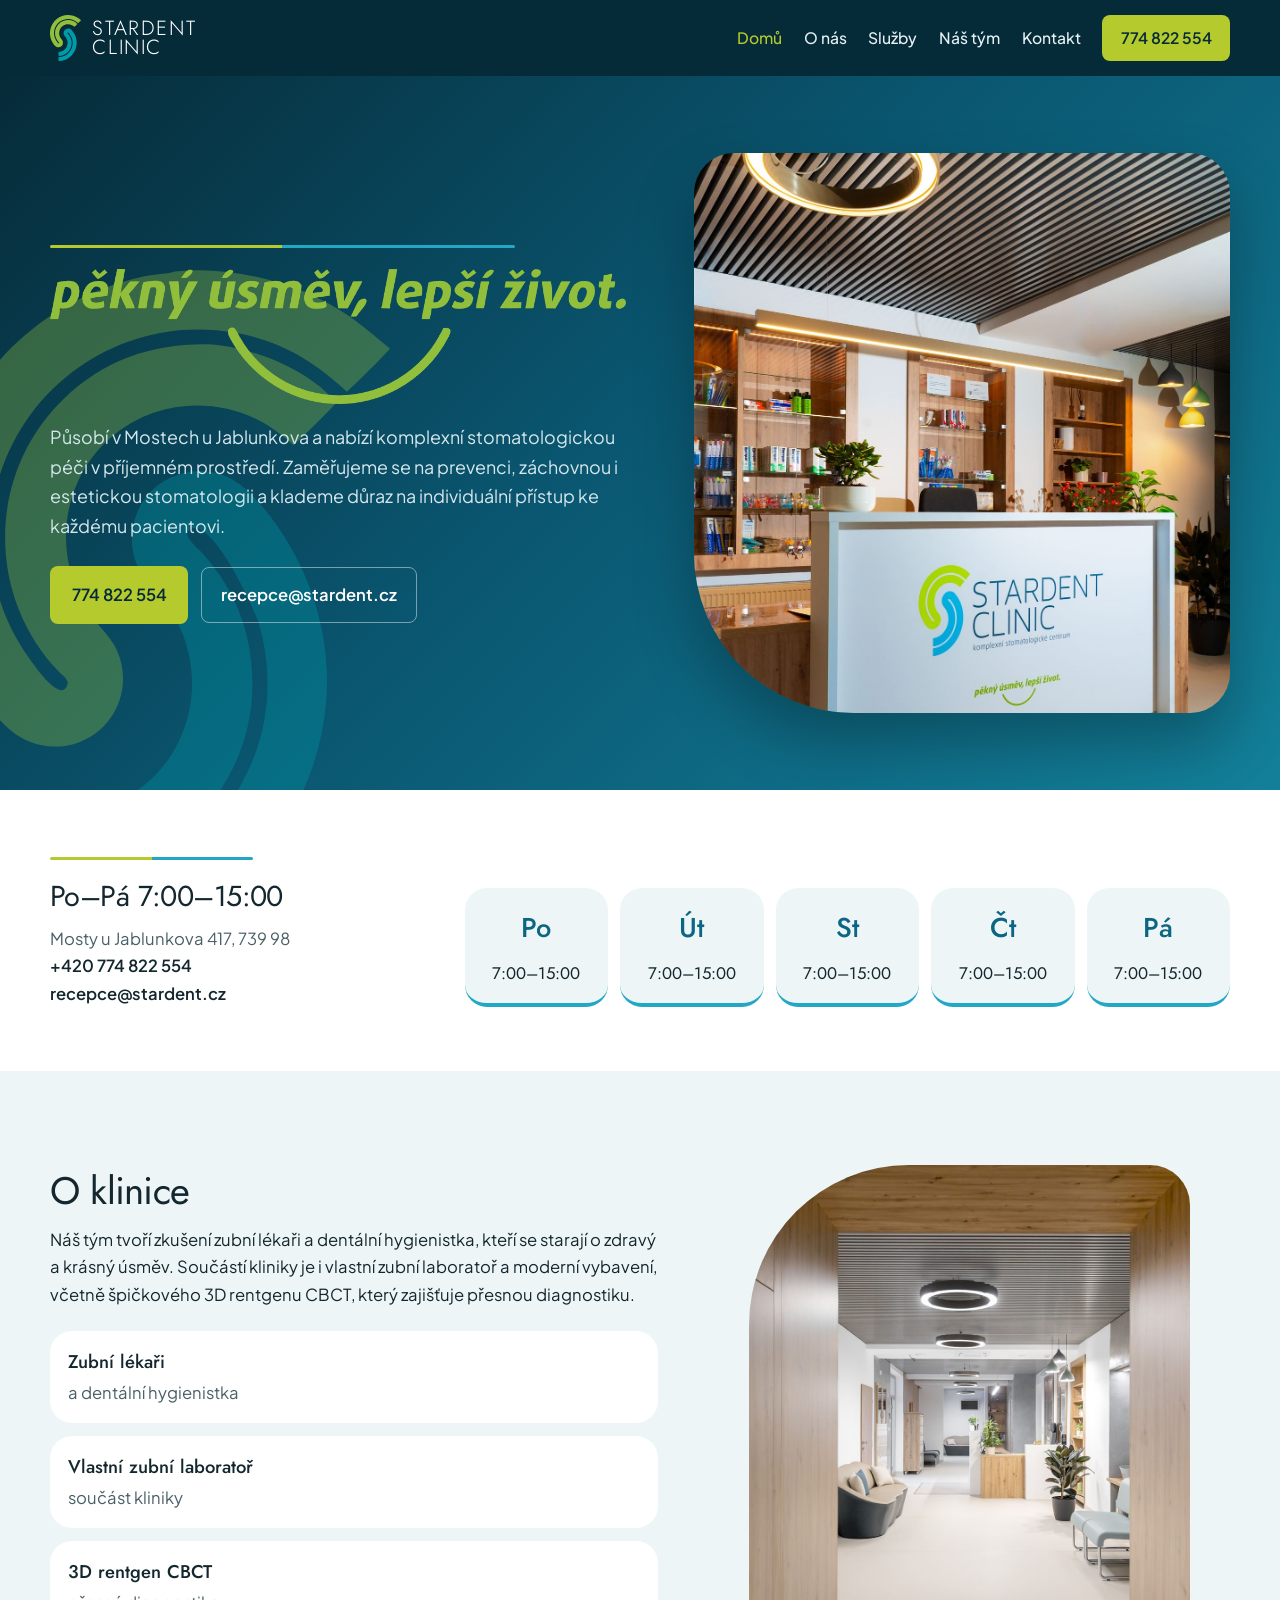
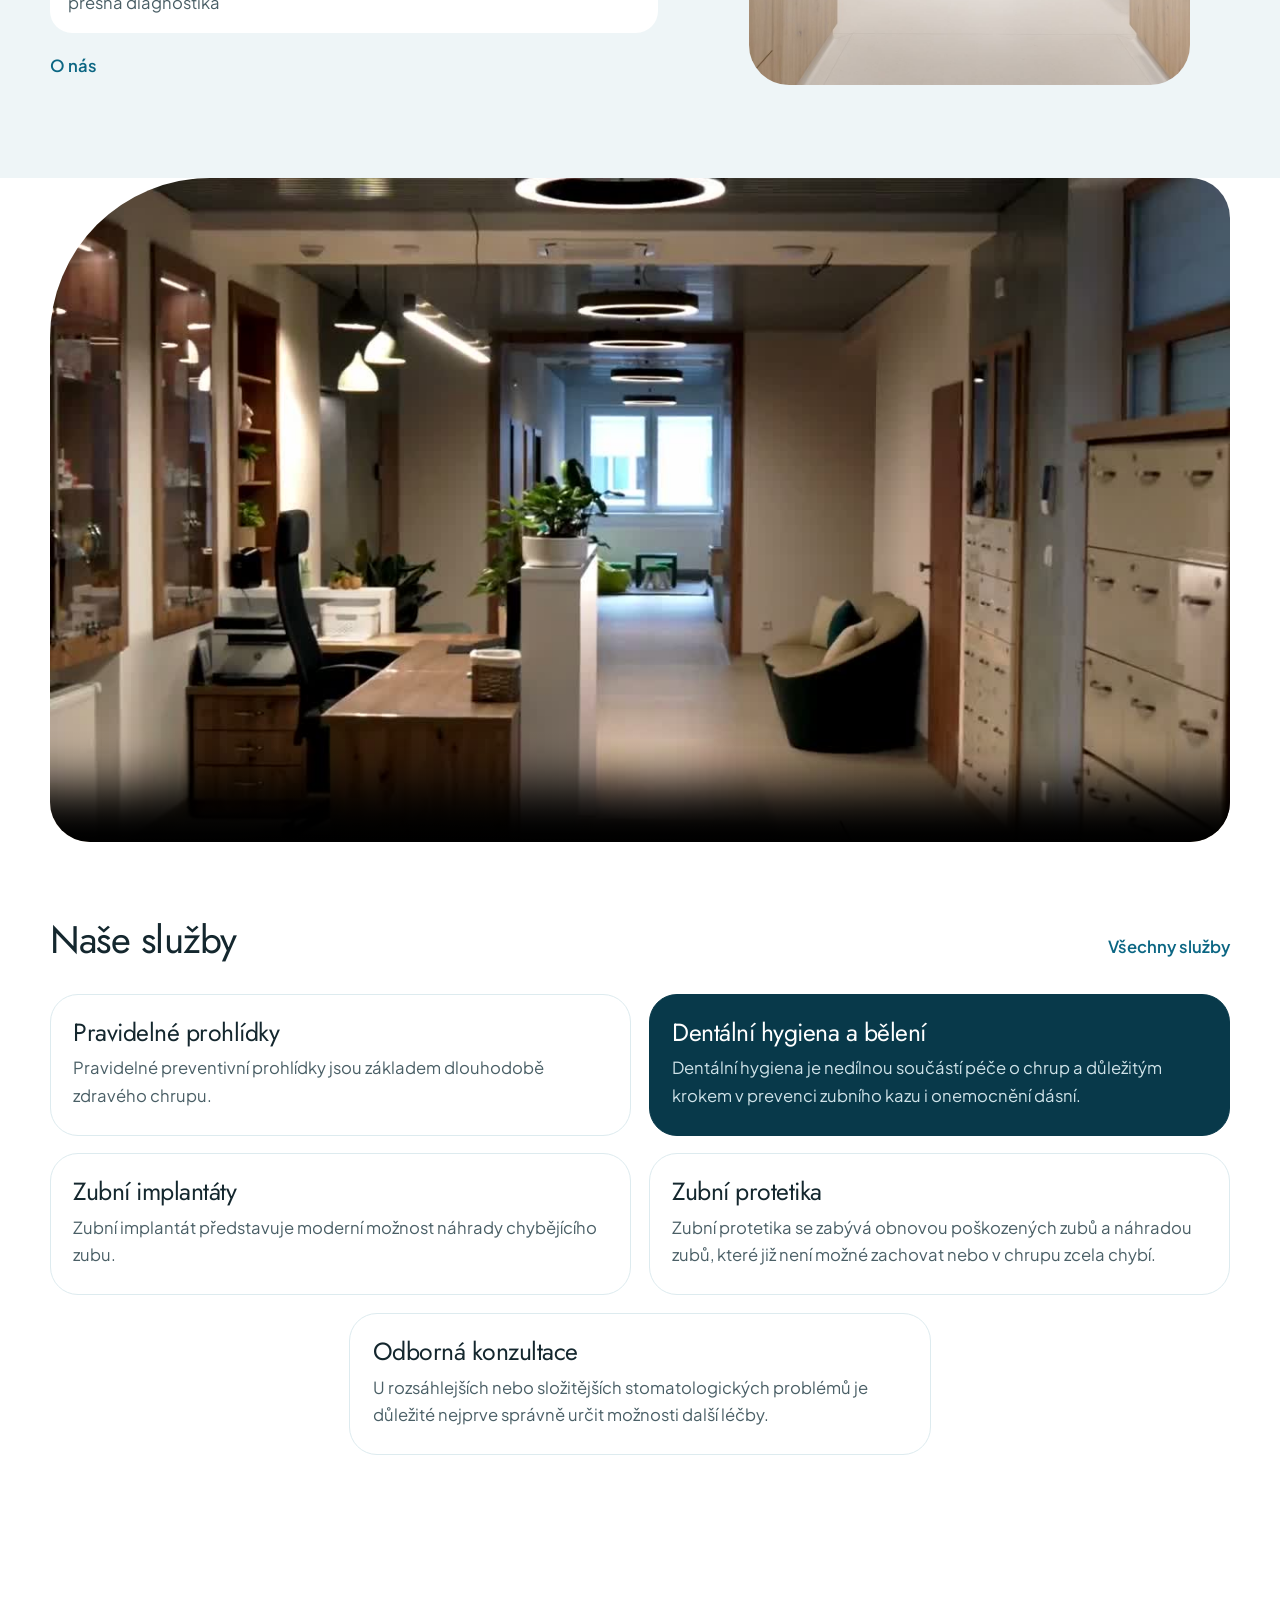
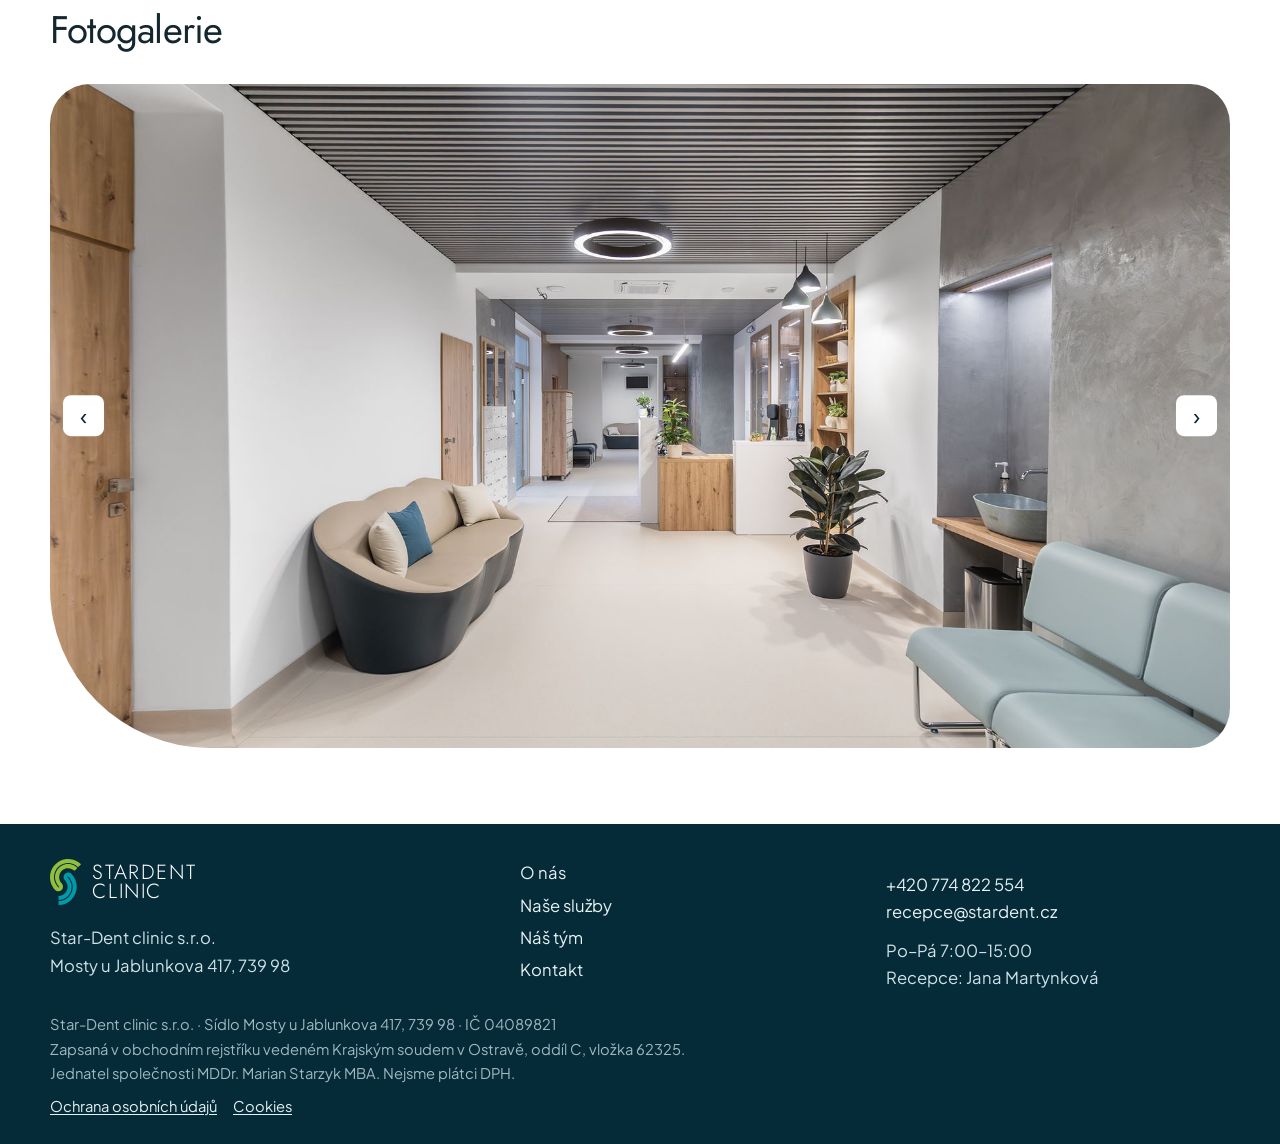
==== index.html @ 7c629d9a "Sundat z galerie fotky týmu a dát videu oblouk vlevo nahoře. Co-authored-by: Cursor <cursoragent@cur" ====
<!DOCTYPE html>
<html lang="cs">
<head>
  <meta charset="utf-8">
  <meta name="viewport" content="width=device-width, initial-scale=1">
  <title>Star-Dent clinic s.r.o. | Stomatologické centrum</title>
  <meta name="description" content="Star-Dent clinic s.r.o. v Mostech u Jablunkova. Komplexní stomatologická péče, vlastní zubní laboratoř a 3D rentgen CBCT. Recepce 774 822 554.">
  <link rel="icon" href="img/favicon.png" type="image/png">
  <link rel="preconnect" href="https://fonts.googleapis.com">
  <link rel="preconnect" href="https://fonts.gstatic.com" crossorigin>
  <link href="https://fonts.googleapis.com/css2?family=Jost:ital,wght@0,300;0,400;0,500;0,600;1,400&family=Plus+Jakarta+Sans:wght@400;500;600;700&display=swap" rel="stylesheet">
  <link rel="stylesheet" href="css/site.css">
</head>
<body>
  <a class="skip" href="#obsah">Přejít k obsahu</a>
  <header class="site-header">
    <div class="header-bar">
      <a class="brand" href="index.html">
        <img class="logo-mark" src="img/logo.svg" alt="">
        <span class="logo-type">STARDENT<small>CLINIC</small></span>
      </a>
      <button class="nav-toggle" type="button" aria-expanded="false" aria-controls="menu">Menu</button>
      <nav id="menu" class="site-nav">
        <a href="index.html" aria-current="page">Domů</a>
        <a href="o-nas.html">O nás</a>
        <a href="sluzby.html">Služby</a>
        <a href="o-nas.html#tym">Náš tým</a>
        <a href="kontakt.html">Kontakt</a>
      <a class="nav-cta" href="tel:+420774822554">774 822 554</a>
      </nav>
    </div>
  </header>
  
  <main id="obsah">

    <section class="home-hero">
      <div class="home-hero-copy">
        <p class="kicker">Stomatologické centrum · Mosty u Jablunkova</p>
        <h1><img class="hero-slogan" src="img/pekny-usmev.png" alt="pěkný úsměv, lepší život."></h1>
        <p class="lead">Působí v Mostech u Jablunkova a nabízí komplexní stomatologickou péči v příjemném prostředí. Zaměřujeme se na prevenci, záchovnou i estetickou stomatologii a klademe důraz na individuální přístup ke každému pacientovi.</p>
        <div class="hero-actions">
          <a class="btn" href="tel:+420774822554">774 822 554</a>
          <a class="linkish" href="mailto:recepce@stardent.cz">recepce@stardent.cz</a>
        </div>
      </div>
      <figure class="home-hero-photo">
        <img src="img/recepce.jpg" alt="Recepce Star-Dent clinic v Mostech u Jablunkova">
      </figure>
    </section>
    <section class="week-band" aria-labelledby="hodiny">
      <div class="wrap week-grid">
      <div>
        <p class="kicker">Ordinační hodiny</p>
        <h2 id="hodiny">Po–Pá 7:00–15:00</h2>
        <p class="where">Mosty u Jablunkova 417, 739 98<br><a href="tel:+420774822554">+420 774 822 554</a><br><a href="mailto:recepce@stardent.cz">recepce@stardent.cz</a></p>
      </div>
      <ol class="week">
        <li><span class="day">Po</span><span class="time">7:00–15:00</span></li>
        <li><span class="day">Út</span><span class="time">7:00–15:00</span></li>
        <li><span class="day">St</span><span class="time">7:00–15:00</span></li>
        <li><span class="day">Čt</span><span class="time">7:00–15:00</span></li>
        <li><span class="day">Pá</span><span class="time">7:00–15:00</span></li>
      </ol>
      </div>
    </section>
    <section class="band band-paper">
      <div class="wrap split">
        <div class="prose">
          <h2>O klinice</h2>
          <p>Náš tým tvoří zkušení zubní lékaři a dentální hygienistka, kteří se starají o zdravý a krásný úsměv. Součástí kliniky je i vlastní zubní laboratoř a moderní vybavení, včetně špičkového 3D rentgenu CBCT, který zajišťuje přesnou diagnostiku.</p>
          <div class="facts">
            <div><strong>Zubní lékaři</strong><span>a dentální hygienistka</span></div>
            <div><strong>Vlastní zubní laboratoř</strong><span>součást kliniky</span></div>
            <div><strong>3D rentgen CBCT</strong><span>přesná diagnostika</span></div>
          </div>
          <p style="margin-top:1.2rem"><a class="linkish" href="o-nas.html">O nás</a></p>
        </div>
        <figure>
          <img src="img/chodba.jpg" alt="Chodba kliniky směrem k recepci a čekárně">
        </figure>
      </div>
    </section>
    
    <figure class="walk">
      <video controls playsinline preload="metadata" poster="img/uvod-poster.jpg">
        <source src="img/uvod.mp4" type="video/mp4">
      </video>
    </figure>
    <section class="band">
      <div class="wrap">
        <div class="section-label">
          <h2>Naše služby</h2>
          <a class="linkish" href="sluzby.html">Všechny služby</a>
        </div>
        <div class="svc-list">
          <a class="svc-row" href="pravidelne-prohlidky.html">
            <h3>Pravidelné prohlídky</h3>
            <p>Pravidelné preventivní prohlídky jsou základem dlouhodobě zdravého chrupu.</p>
          </a>
          <a class="svc-row" href="dentalni-hygiena.html">
            <h3>Dentální hygiena a bělení</h3>
            <p>Dentální hygiena je nedílnou součástí péče o chrup a důležitým krokem v prevenci zubního kazu i onemocnění dásní.</p>
          </a>
          <a class="svc-row" href="zubni-implantaty.html">
            <h3>Zubní implantáty</h3>
            <p>Zubní implantát představuje moderní možnost náhrady chybějícího zubu.</p>
          </a>
          <a class="svc-row" href="zubni-protetika.html">
            <h3>Zubní protetika</h3>
            <p>Zubní protetika se zabývá obnovou poškozených zubů a náhradou zubů, které již není možné zachovat nebo v chrupu zcela chybí.</p>
          </a>
          <a class="svc-row" href="odborna-konzultace.html">
            <h3>Odborná konzultace</h3>
            <p>U rozsáhlejších nebo složitějších stomatologických problémů je důležité nejprve správně určit možnosti další léčby.</p>
          </a>
        </div>
      </div>
    </section>
    <section class="band home-gallery" id="fotogalerie" aria-label="Fotogalerie">
      <div class="wrap">
        <div class="section-label">
          <h2>Fotogalerie</h2>
        </div>
        <div class="slideshow">
          <button class="slide-nav slide-prev" type="button" aria-label="Předchozí fotka">‹</button>
          <div class="slide-frame">
            <a class="is-on" href="img/cekarna.jpg" data-gallery><img src="img/cekarna.jpg" alt="Čekárna"></a>
            <a href="img/recepce.jpg" data-gallery><img src="img/recepce.jpg" alt="Recepce"></a>
            <a href="img/recepce-2.jpg" data-gallery><img src="img/recepce-2.jpg" alt="Recepce"></a>
            <a href="img/chodba.jpg" data-gallery><img src="img/chodba.jpg" alt="Chodba kliniky"></a>
            <a href="img/detsky-koutek.jpg" data-gallery><img src="img/detsky-koutek.jpg" alt="Dětský koutek"></a>
            <a href="img/pitna-voda.jpg" data-gallery><img src="img/pitna-voda.jpg" alt="Pitná voda v čekárně"></a>
            <a href="img/cbct.jpg" data-gallery><img src="img/cbct.jpg" alt="3D rentgen CBCT"></a>
            <a href="img/ordinace-hneda.jpg" data-gallery><img src="img/ordinace-hneda.jpg" alt="Ordinace"></a>
            <a href="img/ordinace-bila.jpg" data-gallery><img src="img/ordinace-bila.jpg" alt="Ordinace"></a>
            <a href="img/ordinace-modra.jpg" data-gallery><img src="img/ordinace-modra.jpg" alt="Ordinace"></a>
            <a href="img/ordinace-drevo.jpg" data-gallery><img src="img/ordinace-drevo.jpg" alt="Ordinace"></a>
            <a href="img/osetreni.jpg" data-gallery><img src="img/osetreni.jpg" alt="Ošetření"></a>
          </div>
          <button class="slide-nav slide-next" type="button" aria-label="Další fotka">›</button>
        </div>
      </div>
    </section>
    <div class="lb" role="dialog" aria-modal="true" aria-label="Fotografie">
      <button class="lb-close" type="button">Zavřít</button>
      <button class="lb-prev" type="button">Předchozí</button>
      <button class="lb-next" type="button">Další</button>
      <div>
        <img alt="">
        <p></p>
      </div>
    </div>

  </main>
  <footer class="site-footer">
    <div class="wrap footer-grid">
      <div>
        <span class="brand"><img class="logo-mark" src="img/logo.svg" alt="">
        <span class="logo-type">STARDENT<small>CLINIC</small></span></span>
        <p>Star-Dent clinic s.r.o.<br>Mosty u Jablunkova 417, 739 98</p>
      </div>
      <nav aria-label="Patička">
        <a href="o-nas.html">O nás</a>
        <a href="sluzby.html">Naše služby</a>
        <a href="o-nas.html#tym">Náš tým</a>
        <a href="kontakt.html">Kontakt</a>
      </nav>
      <div>
        <p><a href="tel:+420774822554">+420 774 822 554</a><br><a href="mailto:recepce@stardent.cz">recepce@stardent.cz</a></p>
        <p>Po–Pá 7:00–15:00<br>Recepce: Jana Martynková</p>
      </div>
    </div>
    <div class="wrap fine">
      <p>Star-Dent clinic s.r.o. · Sídlo Mosty u Jablunkova 417, 739 98 · IČ 04089821<br>
      Zapsaná v obchodním rejstříku vedeném Krajským soudem v Ostravě, oddíl C, vložka 62325.<br>
      Jednatel společnosti MDDr. Marian Starzyk MBA. Nejsme plátci DPH.</p>
      <p class="fine-links"><a href="ochrana-osobnich-udaju.html">Ochrana osobních údajů</a><a href="cookies.html">Cookies</a></p>
    </div>
  </footer>
  <script src="js/site.js"></script>
  <script src="js/creatool-boot.js"></script>
</body>
</html>
---- css/site.css ----
:root {
  --ink: #14272E;
  --muted: #4A5F66;
  --paper: #EEF5F7;
  --sheet: #fff;
  --line: #DDEBEF;
  --lime: #B5CA2C;
  --lime-ink: #062B38;
  --teal: #0B6683;
  --cyan: #22A7C4;
  --deep: #062B38;
  --deep-2: #08394A;
  --header: 76px;
  --pad: clamp(1.15rem, 3vw, 2.4rem);
  --sans: "Plus Jakarta Sans", "Segoe UI", sans-serif;
  --display: "Jost", "Segoe UI", sans-serif;
}

*, *::before, *::after { box-sizing: border-box; }
html { scroll-behavior: smooth; }
body {
  margin: 0;
  color: var(--ink);
  background: #fff;
  font-family: var(--sans);
  font-size: 1.04rem;
  line-height: 1.65;
  overflow-x: clip;
}
img, video { display: block; max-width: 100%; }
a { color: var(--teal); }
h1, h2, h3, h4 {
  font-family: var(--display);
  font-weight: 400;
  letter-spacing: -0.02em;
  line-height: 1.08;
  margin: 0;
}
p { margin: 0; }
ul, ol { margin: 0; padding: 0; }
button, input, textarea { font: inherit; color: inherit; }

.skip {
  position: absolute;
  left: 1rem;
  top: -4rem;
  background: #fff;
  color: var(--deep);
  padding: 0.6rem 0.9rem;
  z-index: 100;
}
.skip:focus { top: 1rem; }

.wrap {
  width: min(1180px, calc(100% - var(--pad) * 2));
  margin-inline: auto;
}
.split > *, .week-grid > *, .trio > *, .consult > *, .contact-grid > *,
.footer-grid > *, .stage-a > *, .stage-b > *, .booklet > *, .svc-row {
  min-width: 0;
}
.wrap-s { width: min(760px, calc(100% - var(--pad) * 2)); margin-inline: auto; }

.site-header {
  position: sticky;
  top: 0;
  z-index: 40;
  background: var(--deep);
}
.header-bar {
  width: min(1180px, calc(100% - var(--pad) * 2));
  margin-inline: auto;
  min-height: var(--header);
  display: flex;
  align-items: center;
  gap: 1.25rem;
}
.brand {
  display: inline-flex;
  align-items: center;
  gap: 0.7rem;
  margin-right: auto;
  text-decoration: none;
  color: #fff;
}
.logo-mark { width: auto; height: 46px; flex: none; }
.logo-type {
  font-family: var(--display);
  font-weight: 300;
  letter-spacing: 0.08em;
  font-size: 1.28rem;
  line-height: 0.95;
  display: flex;
  flex-direction: column;
  color: #fff;
}
.logo-type small { font-size: 1.28rem; letter-spacing: 0.08em; }
.nav-toggle {
  display: none;
  border: 1px solid rgba(255,255,255,.35);
  background: transparent;
  color: #fff;
  padding: 0.45rem 0.75rem;
  font-family: var(--display);
  letter-spacing: 0.08em;
  text-transform: uppercase;
  font-size: 0.78rem;
}
.site-nav { display: flex; align-items: center; gap: 1.35rem; }
.site-nav a {
  font-family: var(--sans);
  font-size: 0.98rem;
  font-weight: 500;
  text-decoration: none;
  color: #E6F1F4;
}
.site-nav a:hover,
.site-nav a[aria-current="page"] { color: var(--lime); }
.nav-cta {
  padding: 0.6rem 1.15rem !important;
  border-radius: 8px;
  background: var(--lime);
  color: var(--deep) !important;
  font-weight: 600 !important;
}
.nav-cta:hover { background: #C6DA3E; color: var(--deep) !important; }

.kicker {
  position: relative;
  display: inline-block;
  max-width: 100%;
  height: 3px;
  margin-bottom: 0.85rem;
  padding-left: calc(28px + 0.7rem);
  overflow: hidden;
  white-space: nowrap;
  font-family: var(--display);
  font-size: 0.82rem;
  font-weight: 500;
  line-height: 3px;
  letter-spacing: 0.16em;
  text-transform: uppercase;
  color: transparent;
}
.kicker::before {
  content: "";
  position: absolute;
  left: 0;
  top: 0;
  width: 100%;
  height: 3px;
  border-radius: 999px;
  background: linear-gradient(90deg, var(--lime) 50%, var(--cyan) 50%);
}
.home-hero {
  position: relative;
  overflow: hidden;
  display: grid;
  grid-template-columns: 1.05fr 0.95fr;
  gap: clamp(1.5rem, 4vw, 3.5rem);
  align-items: center;
  min-height: auto;
  padding: clamp(2.6rem, 6vw, 5.2rem) max(var(--pad), calc((100vw - 1180px) / 2)) clamp(3rem, 6vw, 5rem);
  background: linear-gradient(135deg, #062B38 0%, #0A5670 48%, #13809A 100%);
  color: #fff;
}
.home-hero::before {
  content: "";
  position: absolute;
  width: min(460px, 42vw);
  height: min(680px, 62vw);
  left: -70px;
  bottom: -160px;
  opacity: 0.34;
  pointer-events: none;
  background: url("../img/logo.svg") center / contain no-repeat;
  transform-origin: center;
  animation: logo-float 64s ease-in-out infinite;
}
@keyframes logo-float {
  0% { transform: translate3d(0, 0, 0) rotate(-3deg); }
  20% { transform: translate3d(22px, -14px, 0) rotate(1deg); }
  40% { transform: translate3d(36px, 6px, 0) rotate(-2deg); }
  60% { transform: translate3d(14px, 18px, 0) rotate(2deg); }
  80% { transform: translate3d(-10px, 6px, 0) rotate(-1deg); }
  100% { transform: translate3d(0, 0, 0) rotate(-3deg); }
}
.home-hero-copy, .home-hero-photo { position: relative; min-width: 0; }
.home-hero-copy { padding-right: 0.4rem; }
.home-hero .kicker { color: transparent; }
.home-hero h1 { max-width: 36rem; }
.hero-slogan { display: block; width: 100%; height: auto; }
.home-hero .lead {
  margin-top: 1.15rem;
  max-width: 42rem;
  font-size: 1.12rem;
  color: #D5E7EC;
}
.hero-actions { display: flex; flex-wrap: wrap; gap: 0.8rem; align-items: center; margin-top: 1.6rem; }
.btn {
  display: inline-flex;
  align-items: center;
  text-decoration: none;
  font-family: var(--sans);
  font-weight: 600;
  background: var(--lime);
  color: var(--deep);
  padding: 0.95rem 1.35rem;
  border-radius: 8px;
}
.btn:hover { background: #C6DA3E; }
.home-hero .linkish {
  color: #fff;
  border: 1.5px solid rgba(255,255,255,.45);
  border-radius: 8px;
  padding: 0.85rem 1.2rem;
  text-decoration: none;
  font-weight: 600;
}
.home-hero .linkish:hover { border-color: #fff; }
.linkish {
  font-weight: 600;
  text-decoration: none;
  color: var(--teal);
}
.home-hero-photo { margin: 0; }
.home-hero-photo img {
  width: 100%;
  height: min(560px, 70vh);
  object-fit: cover;
  object-position: center 22%;
  border-radius: 40px 40px 40px 160px;
  box-shadow: 0 30px 60px rgba(0,0,0,.28);
}
.week-band { background: #fff; padding: clamp(2.4rem, 5vw, 4.2rem) 0; }
.week-grid {
  display: grid;
  grid-template-columns: 0.8fr 1.6fr;
  gap: 2rem;
  align-items: end;
}
.week-grid h2 { font-size: clamp(1.8rem, 2.2vw, 2.6rem); }
.where { margin-top: 0.8rem; color: var(--muted); }
.where a { color: var(--ink); font-weight: 600; text-decoration: none; }
.week {
  list-style: none;
  display: grid;
  grid-template-columns: repeat(5, 1fr);
  gap: 0.75rem;
}
.week li {
  background: var(--paper);
  border-radius: 22px;
  padding: 1.1rem 0.4rem 1rem;
  text-align: center;
  border-bottom: 4px solid var(--cyan);
  display: flex;
  flex-direction: column;
  gap: 0.55rem;
}
.week li.is-today { background: var(--teal); border-color: var(--lime); }
.week .day {
  font-family: var(--display);
  font-size: 1.7rem;
  font-weight: 500;
  color: var(--teal);
}
.week .time { font-family: var(--display); font-size: 1.05rem; }
.week li.is-today .day { color: var(--lime); }
.week li.is-today .time { color: #fff; }

.band { padding: clamp(2.5rem, 6vw, 5rem) 0; }
.band-paper { background: var(--paper); }
.split {
  display: grid;
  grid-template-columns: 1.05fr 0.9fr;
  gap: clamp(1.5rem, 4vw, 3.5rem);
  align-items: center;
}
.split img, .about-photo img, .stage-a img, .stage-b img, .side-photo img {
  width: 100%;
  border-radius: 160px 40px 40px 40px;
  object-fit: cover;
}
.split img { height: min(520px, 70vw); }
.prose p + p, .dek + .dek { margin-top: 1rem; }
.prose h2, .section-label h2 { font-size: clamp(2rem, 3vw, 3rem); margin-bottom: 0.9rem; }
.facts {
  display: grid;
  gap: 0.8rem;
  margin-top: 1.4rem;
  background: transparent;
  border: 0;
}
.facts div {
  display: block;
  background: #fff;
  border-radius: 22px;
  padding: 1rem 1.1rem;
}
.facts strong { display: block; font-family: var(--display); font-weight: 500; font-size: 1.15rem; margin-bottom: 0.15rem; }
.facts span { color: var(--muted); }

.section-label {
  display: flex;
  justify-content: space-between;
  align-items: baseline;
  flex-wrap: wrap;
  gap: 1rem;
  margin-bottom: 1.2rem;
}
.svc-list {
  display: grid;
  grid-template-columns: 1fr 1fr;
  gap: 1.1rem;
  border: 0;
}
.svc-row {
  display: flex;
  flex-direction: column;
  align-items: flex-start;
  gap: 0.55rem;
  padding: 1.5rem 1.4rem 1.6rem;
  border: 1.5px solid var(--line);
  border-radius: 28px;
  text-decoration: none;
  color: inherit;
  background: #fff;
}
.svc-row .num {
  font-family: var(--display);
  color: var(--cyan);
  letter-spacing: 0.12em;
  font-weight: 600;
}
.svc-row h3 { font-size: 1.55rem; }
.svc-row p { color: var(--muted); }
.svc-row:hover { border-color: var(--cyan); box-shadow: 0 18px 40px rgba(11,102,131,.1); }
.svc-row:nth-child(2) { background: var(--deep-2); border-color: var(--deep-2); color: #fff; }
.svc-row:nth-child(2) p { color: #CFE2E8; }
.svc-row:nth-child(2) .num { color: var(--lime); }
@media (min-width: 981px) {
  .svc-row:last-child:nth-child(5) {
    grid-column: 1 / -1;
    width: calc((100% - 1.1rem) / 2);
    justify-self: center;
  }
}

.news-row {
  display: grid;
  grid-template-columns: 140px 1fr 240px;
  gap: 1.4rem;
  align-items: center;
  background: var(--paper);
  border-radius: 28px;
  padding: 1.2rem;
}
.news-row time { font-weight: 600; color: var(--teal); letter-spacing: 0.04em; }
.news-row h3 { font-size: 1.7rem; margin-bottom: 0.4rem; }
.news-row h3 a { color: inherit; text-decoration: none; }
.news-row h3 a:hover { color: var(--teal); }
.news-row img { width: 100%; height: 130px; object-fit: cover; border-radius: 18px; }

.walk {
  width: min(1180px, calc(100% - var(--pad) * 2));
  margin: 0 auto;
}
.walk video {
  width: 100%;
  aspect-ratio: 16 / 9;
  height: auto;
  object-fit: cover;
  border-radius: 160px 40px 40px 40px;
  background: var(--deep);
}

.page-intro {
  background: linear-gradient(135deg, #062B38 0%, #0A5670 70%);
  color: #fff;
  margin-top: 1.15rem;
  margin-bottom: 1.15rem;
  padding: clamp(2.2rem, 4.5vw, 3.6rem) clamp(1.5rem, 4vw, 2.8rem);
  border-radius: 32px;
  text-align: center;
}
.page-intro .kicker { color: transparent; }
.page-intro h1 {
  font-size: clamp(2.5rem, 4vw, 4.2rem);
  font-weight: 300;
  color: #fff;
  max-width: 18ch;
  margin-inline: auto;
}
.page-intro .dek { margin: 1rem auto 0; max-width: 68ch; color: #D5E7EC; font-size: 1.08rem; }

.chapters {
  display: flex;
  flex-wrap: wrap;
  gap: 0.45rem;
  padding: 0.85rem 0;
}
.chapters a {
  text-decoration: none;
  color: var(--muted);
  background: var(--paper);
  border-radius: 999px;
  padding: 0.4rem 0.85rem;
  font-size: 0.92rem;
  font-weight: 600;
}
.chapters a[aria-current="page"] { background: var(--deep); color: #fff; }

.about-hero {
  position: relative;
  -webkit-mask-image: linear-gradient(#000 0, #000 80%, transparent 100%);
  mask-image: linear-gradient(#000 0, #000 80%, transparent 100%);
}
.about-hero img {
  width: 100%;
  aspect-ratio: 1800 / 882;
  height: auto;
  object-fit: cover;
  object-position: center center;
  object-view-box: inset(21.5% 0% 2% 0%);
}
.about-hero .about-bw { filter: grayscale(1) contrast(1.04); }
.about-hero .about-color {
  position: absolute;
  inset: 0;
  width: 100%;
  height: 100%;
  aspect-ratio: auto;
  -webkit-mask-image: radial-gradient(circle at 50% 46%, #000 42%, transparent 62%);
  mask-image: radial-gradient(circle at 50% 46%, #000 42%, transparent 62%);
  -webkit-mask-repeat: no-repeat;
  mask-repeat: no-repeat;
  -webkit-mask-position: center;
  mask-position: center;
  -webkit-mask-size: 0% 0%;
  mask-size: 0% 0%;
  animation: ink 2.7s cubic-bezier(.16, .7, .2, 1) .12s forwards;
}
@keyframes ink {
  to {
    -webkit-mask-size: 280% 280%;
    mask-size: 280% 280%;
  }
}
.about-sheet {
  width: min(760px, calc(100% - var(--pad) * 2));
  margin: -6.5rem auto 0;
  position: relative;
  background: #fff;
  padding: clamp(1.5rem, 4vw, 2.6rem);
  border-radius: 32px;
  box-shadow: 0 24px 50px rgba(6,43,56,.12);
}
.about-sheet h1 { font-size: clamp(2.2rem, 4vw, 3.4rem); font-weight: 400; margin-bottom: 0.8rem; }
.about-sheet p + p { margin-top: 1rem; }
.trio {
  display: grid;
  grid-template-columns: 0.9fr 1.1fr;
  gap: 1.4rem;
  padding: clamp(2.2rem, 5vw, 4rem) 0;
  align-items: center;
}
.trio img { width: 100%; height: 100%; min-height: 320px; object-fit: cover; border-radius: 40px 40px 140px 40px; }
.trio-notes { display: grid; gap: 0.8rem; }
.trio-notes div { background: var(--paper); border-radius: 22px; padding: 1rem 1.1rem; }
.trio-notes h2 { font-size: 1.2rem; margin-bottom: 0.25rem; }
.trio-notes p { color: var(--muted); }

.bleed-photo { margin: 0; }
.bleed-photo img { width: 100%; height: min(52vh, 560px); object-fit: cover; }
.reading { padding: clamp(2rem, 5vw, 3.4rem) 0 clamp(2.5rem, 6vw, 4.5rem); }
.reading h1 { font-size: clamp(2.4rem, 4vw, 3.8rem); font-weight: 400; margin-bottom: 0.8rem; }
.service-stage { display: grid; align-items: stretch; }
.stage-a { grid-template-columns: 1.1fr 0.9fr; background: var(--paper); }
.stage-b { grid-template-columns: 0.85fr 1.15fr; }
.stage-a .copy, .stage-b .copy { padding: clamp(1.6rem, 4vw, 3.2rem); display: flex; flex-direction: column; justify-content: center; }
.stage-a img, .stage-b img { height: 100%; min-height: 420px; border-radius: 0; }

.two-notes { display: grid; grid-template-columns: 1fr 1fr; gap: 1rem; margin: 1.5rem auto 0; }
.two-notes article { border-radius: 28px; padding: 1.4rem 1.3rem 1.5rem; }
.two-notes article:first-child { background: #F4F8E0; }
.two-notes article:last-child { background: var(--paper); }
.two-notes h2 { font-size: 1.35rem; margin-bottom: 0.45rem; }

.systems {
  list-style: none;
  display: grid;
  grid-template-columns: repeat(3, 1fr);
  background: var(--deep);
  color: #fff;
  border-radius: 28px;
  overflow: hidden;
  margin: 1.6rem 0 0;
}
.systems li { padding: 1.6rem 1.3rem; }
.systems li + li { border-left: 1px solid rgba(255,255,255,.14); }
.systems span {
  display: block;
  font-size: 0.75rem;
  letter-spacing: 0.16em;
  text-transform: uppercase;
  color: var(--lime);
  margin-bottom: 0.4rem;
}
.systems strong { font-family: var(--display); font-weight: 400; font-size: clamp(1.5rem, 2vw, 2.2rem); }
.plain-list { margin: 0.8rem 0 0 1.1rem; }
.plain-list li + li { margin-top: 0.25rem; }

.booklet {
  display: grid;
  grid-template-columns: 1fr 1fr;
  gap: 1rem;
  width: min(1180px, calc(100% - var(--pad) * 2));
  margin: 0 auto;
}
.booklet article { border-radius: 32px; padding: clamp(1.4rem, 3vw, 2.4rem); }
.booklet article:first-child { background: #F7F8EE; }
.booklet article:last-child { background: var(--paper); }
.booklet h2 { font-size: clamp(1.8rem, 3vw, 2.6rem); margin: 0.35rem 0 0.7rem; }
.booklet .eyebrow {
  font-family: var(--display);
  letter-spacing: 0.14em;
  text-transform: uppercase;
  font-size: 0.75rem;
  color: var(--teal);
}
.booklet ol { list-style: none; }
.booklet li { padding-top: 1rem; margin-top: 1rem; border-top: 1px solid rgba(20,39,46,.1); }
.booklet h3 { font-size: 1.25rem; margin-bottom: 0.3rem; }
.closer { padding: 1.3rem 0 2.5rem; color: var(--muted); max-width: 68ch; }

.consult {
  display: grid;
  grid-template-columns: 1fr 1fr;
  gap: clamp(1.4rem, 4vw, 3rem);
  padding: clamp(2rem, 5vw, 3.5rem) 0;
}
.consult h1 { font-size: clamp(2.4rem, 4vw, 3.6rem); font-weight: 400; }
.consult .when { list-style: none; margin-top: 0.8rem; }
.consult .when li {
  font-family: var(--display);
  font-size: 1.25rem;
  padding: 0.7rem 0;
  border-top: 1px solid var(--line);
}
.consult h2 { margin-bottom: 0.4rem; }

.team-photo { margin: 0; background: var(--deep); }
.team-photo img { width: 100%; max-height: 78vh; object-fit: cover; object-position: center 20%; }
.team-photo figcaption {
  font-family: var(--display);
  letter-spacing: 0.14em;
  text-transform: uppercase;
  font-size: 0.78rem;
  color: #d7e4e7;
  padding: 0.7rem var(--pad) 0.9rem;
}
.roster-band { background: var(--deep-2); color: #fff; padding: 1.6rem 0 2rem; }
.roster-band .group-label { color: var(--lime); }
.group-label {
  font-family: var(--display);
  font-size: 0.78rem;
  letter-spacing: 0.14em;
  text-transform: uppercase;
  color: var(--teal);
  margin: 0 0 0.4rem;
}
.person {
  display: grid;
  grid-template-columns: minmax(14rem, 24rem) 1fr;
  gap: 0.35rem 2rem;
  padding: 1.05rem 0;
  border-top: 1px solid rgba(255,255,255,.16);
}
.person h3 { font-size: 1.45rem; font-weight: 400; }
.person .role { color: var(--lime); font-size: 0.92rem; margin-top: 0.15rem; }
.person p { color: #D5E7EC; }
.doctors { display: grid; margin-top: 1.5rem; }
.doc {
  display: grid;
  grid-template-columns: auto minmax(0, 1fr);
  gap: clamp(1.1rem, 3vw, 2.6rem);
  align-items: center;
  padding: 1.25rem 0;
}
.doc + .doc { border-top: 1px solid var(--line); }
.doc:nth-child(even) { grid-template-columns: minmax(0, 1fr) auto; }
.doc:nth-child(even) .doc-photo { order: 2; }
.doc:nth-child(even) .doc-copy { text-align: right; }
.doc h3 { font-size: clamp(1.45rem, 2.2vw, 1.9rem); }
.doc .role { color: var(--teal); font-weight: 600; margin: 0.25rem 0 0.45rem; }
.doc-copy p:last-child { color: var(--muted); max-width: 42rem; }
.doc:nth-child(even) .doc-copy p:last-child { margin-left: auto; }
.doc-photo {
  width: clamp(112px, 16vw, 164px);
  aspect-ratio: 1;
  border-radius: 50%;
  display: grid;
  place-items: center;
  background:
    radial-gradient(circle at 50% 42%, #0E7494 0%, #062B38 72%);
  color: var(--lime);
  font-family: var(--display);
  font-weight: 500;
  font-size: clamp(1.35rem, 2vw, 1.7rem);
  letter-spacing: 0.08em;
}
#tym, #fotogalerie { scroll-margin-top: calc(var(--header) + 0.8rem); }
#tym h2 { font-size: clamp(2rem, 3vw, 3rem); }
.staff-label { margin-top: 2.4rem; }
.groups {
  display: grid;
  grid-template-columns: repeat(auto-fit, minmax(min(220px, 100%), 1fr));
  gap: 1.4rem;
  padding: 1.5rem 0 0.4rem;
}
.groups h2 { font-size: clamp(1.15rem, 1.6vw, 1.4rem); margin-bottom: 0.6rem; }
@media (min-width: 981px) {
  .groups h2 { min-height: 2.7em; }
}
.groups ul { list-style: none; }
.groups li { padding: 0.4rem 0; border-top: 1px solid var(--line); }
.staff { padding-top: 1.4rem; }

.catalog a.row {
  display: grid;
  grid-template-columns: 1.05fr 0.95fr;
  min-height: 320px;
  text-decoration: none;
  color: inherit;
  background: var(--paper);
  width: min(1180px, calc(100% - var(--pad) * 2));
  margin: 0 auto 1rem;
  border-radius: 32px;
  overflow: hidden;
}
.catalog a.row:nth-child(even) { grid-template-columns: 0.95fr 1.05fr; }
.catalog a.row:nth-child(even) .row-copy { order: 2; }
.catalog a.row:nth-child(even) .row-photo { order: 1; }
.row-copy { padding: clamp(1.3rem, 3vw, 2.3rem); display: flex; flex-direction: column; justify-content: flex-end; }
.row-copy .num { font-family: var(--display); color: var(--cyan); letter-spacing: 0.12em; font-weight: 600; }
.row-copy h2 { font-size: clamp(1.7rem, 2.5vw, 2.4rem); margin: 0.3rem 0 0.5rem; }
.row-copy p { color: var(--muted); max-width: 48ch; }
.row-photo { position: relative; min-height: 320px; overflow: hidden; }
.row-photo img { position: absolute; inset: 0; width: 100%; height: 100%; object-fit: cover; }
.catalog a.row:nth-child(2) .row-photo img { object-position: 78% 62%; }
.catalog a.row:hover h2 { color: var(--teal); }

.article-hero { padding: clamp(2.2rem, 5vw, 3.6rem) 0 0.4rem; }
.article-hero time { color: var(--teal); font-weight: 600; }
.article-hero h1 { font-size: clamp(2.3rem, 4vw, 3.8rem); font-weight: 400; max-width: 16ch; margin-top: 0.4rem; }
.article-figure { margin: 1.2rem auto 0; width: min(920px, calc(100% - var(--pad) * 2)); }
.article-figure img { width: 100%; border-radius: 28px; }
.advantages { list-style: none; margin-top: 1.2rem; }
.advantages li { padding: 0.75rem 0; border-top: 1px solid var(--line); }
.advantages strong { font-family: var(--display); font-weight: 500; }

.masonry { columns: 3 260px; column-gap: 0.8rem; padding-bottom: 3rem; }
.masonry a { display: block; margin: 0 0 0.8rem; break-inside: avoid; color: inherit; text-decoration: none; }
.masonry img { width: 100%; border-radius: 22px; }
.masonry figcaption { font-size: 0.85rem; color: var(--muted); padding: 0.35rem 0.15rem 0.15rem; }

.lb {
  position: fixed; inset: 0;
  background: rgba(6, 27, 38, .94);
  z-index: 70;
  display: none;
  place-items: center;
  padding: 3.5rem;
}
.lb.is-open { display: grid; }
.lb img { max-width: 100%; max-height: 80vh; border-radius: 18px; }
.lb p { color: #fff; text-align: center; margin-top: 0.6rem; }
.lb button {
  position: absolute;
  background: transparent;
  color: #fff;
  border: 0;
  font-family: var(--display);
  cursor: pointer;
  font-size: 1rem;
}
.lb-close { top: 1rem; right: 1rem; }
.lb-prev { left: 1rem; top: 50%; }
.lb-next { right: 1rem; top: 50%; }

.contact-grid {
  display: grid;
  grid-template-columns: 0.9fr 1.1fr;
  gap: 1.1rem;
  padding: 1.4rem 0 2rem;
}
.contact-grid > div:first-child {
  background: #fff;
  border-radius: 40px 40px 40px 160px;
  padding: clamp(1.3rem, 3vw, 2.2rem);
}
body:has(.contact-grid) { background: var(--paper); }
.phone-xl {
  font-family: var(--display);
  font-size: clamp(2rem, 4vw, 2.8rem);
  font-weight: 500;
  text-decoration: none;
  color: var(--teal);
  display: inline-block;
  margin: 0.2rem 0;
}
.contact-meta { margin-top: 0.6rem; }
.contact-meta p + p { margin-top: 0.3rem; }
.contact-meta a { text-decoration: none; font-weight: 600; }
.legal { margin-top: 1.1rem; color: var(--muted); }
.contact-grid .hours { display: block; padding-top: 1rem; }
.contact-grid .hours h2 { font-size: 1.4rem; margin-bottom: 0.4rem; }
.contact-grid .hours ol { list-style: none; }
.contact-grid .hours li {
  display: flex;
  justify-content: space-between;
  gap: 1rem;
  padding: 0.45rem 0;
  border-top: 1px solid var(--line);
}
.contact-grid .hours .day {
  font-family: var(--display);
  color: var(--teal);
  letter-spacing: 0.08em;
  text-transform: uppercase;
  font-size: 0.92rem;
}
.map { height: 100%; min-height: 460px; border-radius: 40px 40px 160px 40px; overflow: hidden; background: var(--line); }
.map iframe { width: 100%; height: 100%; min-height: 460px; border: 0; }

.contact-form { padding-bottom: 3.5rem; }
.contact-form h2 { text-align: center; font-size: 1.8rem; margin-bottom: 0.8rem; }
.form { display: grid; gap: 0.8rem; padding: 0; max-width: 720px; margin-inline: auto; }
.form label { display: grid; gap: 0.3rem; font-size: 0.92rem; font-weight: 600; }
.form input, .form textarea {
  border: 1.5px solid var(--line);
  background: #fff;
  border-radius: 16px;
  padding: 0.75rem 0.85rem;
  font-weight: 500;
}
.form textarea { min-height: 140px; resize: vertical; }
.form button {
  justify-self: start;
  border: 0;
  cursor: pointer;
  background: var(--lime);
  color: var(--deep);
  font-weight: 600;
  border-radius: 8px;
  padding: 0.85rem 1.3rem;
}
.form .note { color: var(--muted); font-weight: 500; }

.book {
  display: flex;
  flex-wrap: wrap;
  gap: 0.45rem 1.3rem;
  align-items: baseline;
  width: min(1180px, calc(100% - var(--pad) * 2));
  margin: 0 auto;
  padding: 1rem 0 1.6rem;
  font-weight: 600;
}
.book a { text-decoration: none; }

.site-footer { background: var(--deep); color: #CFE2E8; padding: 2.2rem 0 1.6rem; }
.footer-grid { display: grid; grid-template-columns: 1.3fr 1fr 1fr; gap: 1.4rem; }
.site-footer .brand { color: #fff; }
.site-footer p { margin-top: 0.7rem; }
.site-footer a { color: #E6F1F4; text-decoration: none; }
.site-footer a:hover { color: var(--lime); }
.site-footer nav { display: grid; align-content: start; gap: 0.3rem; }
.fine { margin-top: 1.3rem; color: #9FB8C0; font-size: 0.92rem; }
.fine p + p { margin-top: 0.55rem; }
.fine-links { display: flex; flex-wrap: wrap; gap: 0.35rem 1rem; }
.fine-links a { color: #E6F1F4; text-decoration: underline; text-underline-offset: 0.15em; }
.legal-doc { padding-bottom: 3.2rem; }
.legal-doc .meta { color: var(--muted); margin-bottom: 0.4rem; }
.legal-doc h2 { font-size: clamp(1.35rem, 2vw, 1.7rem); margin: 1.5rem 0 0.45rem; }
.legal-doc p + p, .legal-doc ul { margin-top: 0.7rem; }
.legal-doc ul { margin-left: 1.15rem; }
.legal-doc li + li { margin-top: 0.35rem; }
.creatool-switch {
  display: block;
  width: max-content;
  margin: 0.8rem 0 0 auto;
  border: 0;
  background: transparent;
  color: #9FB8C0;
  font-size: 0.69rem;
  letter-spacing: 0.14em;
  line-height: 1;
  padding: 10px 0 0 16px;
  cursor: pointer;
}
.creatool-switch:hover { color: #fff; }

@media (max-width: 980px) {
  .nav-toggle { display: inline-flex; }
  .site-nav {
    display: none;
    position: absolute;
    left: 0; right: 0;
    top: var(--header);
    background: var(--deep);
    flex-direction: column;
    align-items: stretch;
    padding: 0.4rem var(--pad) 1rem;
    gap: 0;
  }
  .site-nav.is-open { display: flex; }
  .site-nav a { padding: 0.8rem 0; border-bottom: 1px solid rgba(255,255,255,.12); }
  .nav-cta { margin-top: 0.8rem; text-align: center; border-bottom: 0 !important; }
  .home-hero, .split, .stage-a, .stage-b, .consult, .contact-grid, .booklet, .systems, .catalog a.row, .catalog a.row:nth-child(even), .news-row, .trio, .week-grid {
    grid-template-columns: 1fr;
  }
  .home-hero-copy { padding: 0; }
  .home-hero-photo { margin: 0; }
  .home-hero-photo img { height: 280px; border-radius: 28px 28px 28px 90px; }
  .systems { grid-template-columns: 1fr; }
  .systems li + li { border-left: 0; border-top: 1px solid rgba(255,255,255,.14); }
  .contact-grid > div:first-child { border-radius: 28px 28px 28px 96px; }
  .map, .map iframe { min-height: 320px; }
  .map { border-radius: 28px 28px 96px 28px; }
  .doc,
  .doc:nth-child(even) {
    grid-template-columns: 1fr;
    justify-items: center;
  }
  .doc:nth-child(even) .doc-photo { order: 0; }
  .doc-copy,
  .doc:nth-child(even) .doc-copy { text-align: center; }
  .doc:nth-child(even) .doc-copy p:last-child { margin-inline: auto; }
  .catalog a.row:nth-child(even) .row-copy,
  .catalog a.row:nth-child(even) .row-photo { order: initial; }
  .week { grid-template-columns: 1fr; }
  .week li { flex-direction: row; justify-content: space-between; align-items: center; text-align: left; padding: 0.85rem 1.1rem; border-bottom: 0; border-left: 4px solid var(--cyan); }
  .svc-list, .two-notes, .footer-grid, .person { grid-template-columns: 1fr; }
  .facts { grid-template-columns: 1fr; }
  .about-hero { -webkit-mask-image: linear-gradient(#000 0, #000 78%, transparent 100%); mask-image: linear-gradient(#000 0, #000 78%, transparent 100%); }
  .about-hero img { aspect-ratio: 5 / 4; object-view-box: inset(18% 8% 2% 8%); }
  .about-sheet { margin-top: -5.5rem; }
  .stage-a img, .stage-b img { min-height: 240px; }
  .split img { height: 280px; border-radius: 90px 28px 28px 28px; }
}

@media (prefers-reduced-motion: reduce) {
  html { scroll-behavior: auto; }
  .home-hero::before { animation: none; }
  .about-hero .about-bw { display: none; }
  .about-hero .about-color {
    position: static;
    height: auto;
    aspect-ratio: 1800 / 882;
    animation: none;
    -webkit-mask-image: none;
    mask-image: none;
  }
}

.slideshow { position: relative; }
.slide-frame {
  position: relative;
  aspect-ratio: 16 / 9;
  border-radius: 40px 40px 40px 160px;
  overflow: hidden;
  background: var(--deep);
}
.slide-frame a { display: none; height: 100%; }
.slide-frame a.is-on { display: block; }
.slide-frame img { width: 100%; height: 100%; object-fit: cover; }
.slide-nav {
  position: absolute;
  top: 50%;
  z-index: 2;
  transform: translateY(-50%);
  width: 2.6rem;
  height: 2.6rem;
  border: 0;
  border-radius: 8px;
  background: #fff;
  color: var(--deep);
  font-size: 1.5rem;
  line-height: 1;
  cursor: pointer;
}
.slide-prev { left: 0.8rem; }
.slide-next { right: 0.8rem; }
.slide-nav:hover { background: var(--lime); }
.lb p:empty { display: none; }
@media (max-width: 980px) {
  .slide-frame { border-radius: 28px 28px 28px 90px; }
  .walk video { border-radius: 90px 28px 28px 28px; }
}
@media (max-width: 640px) {
  .logo-mark { height: 36px; }
  .logo-type, .logo-type small { font-size: 1rem; letter-spacing: 0.06em; }
  .page-intro { border-radius: 22px; }
  .home-hero { padding-inline: var(--pad); }
  .home-hero-photo img { height: 220px; border-radius: 22px 22px 22px 72px; }
  .split img { height: 220px; }
  .svc-row h3 { font-size: 1.28rem; }
  .phone-xl { overflow-wrap: anywhere; }
  .doc-photo { width: 120px; }
}
@media (max-width: 1100px) and (min-width: 981px) {
  .site-nav { gap: 0.8rem; }
  .site-nav a { font-size: 0.9rem; }
  .logo-mark { height: 40px; }
  .logo-type, .logo-type small { font-size: 1.08rem; }
}
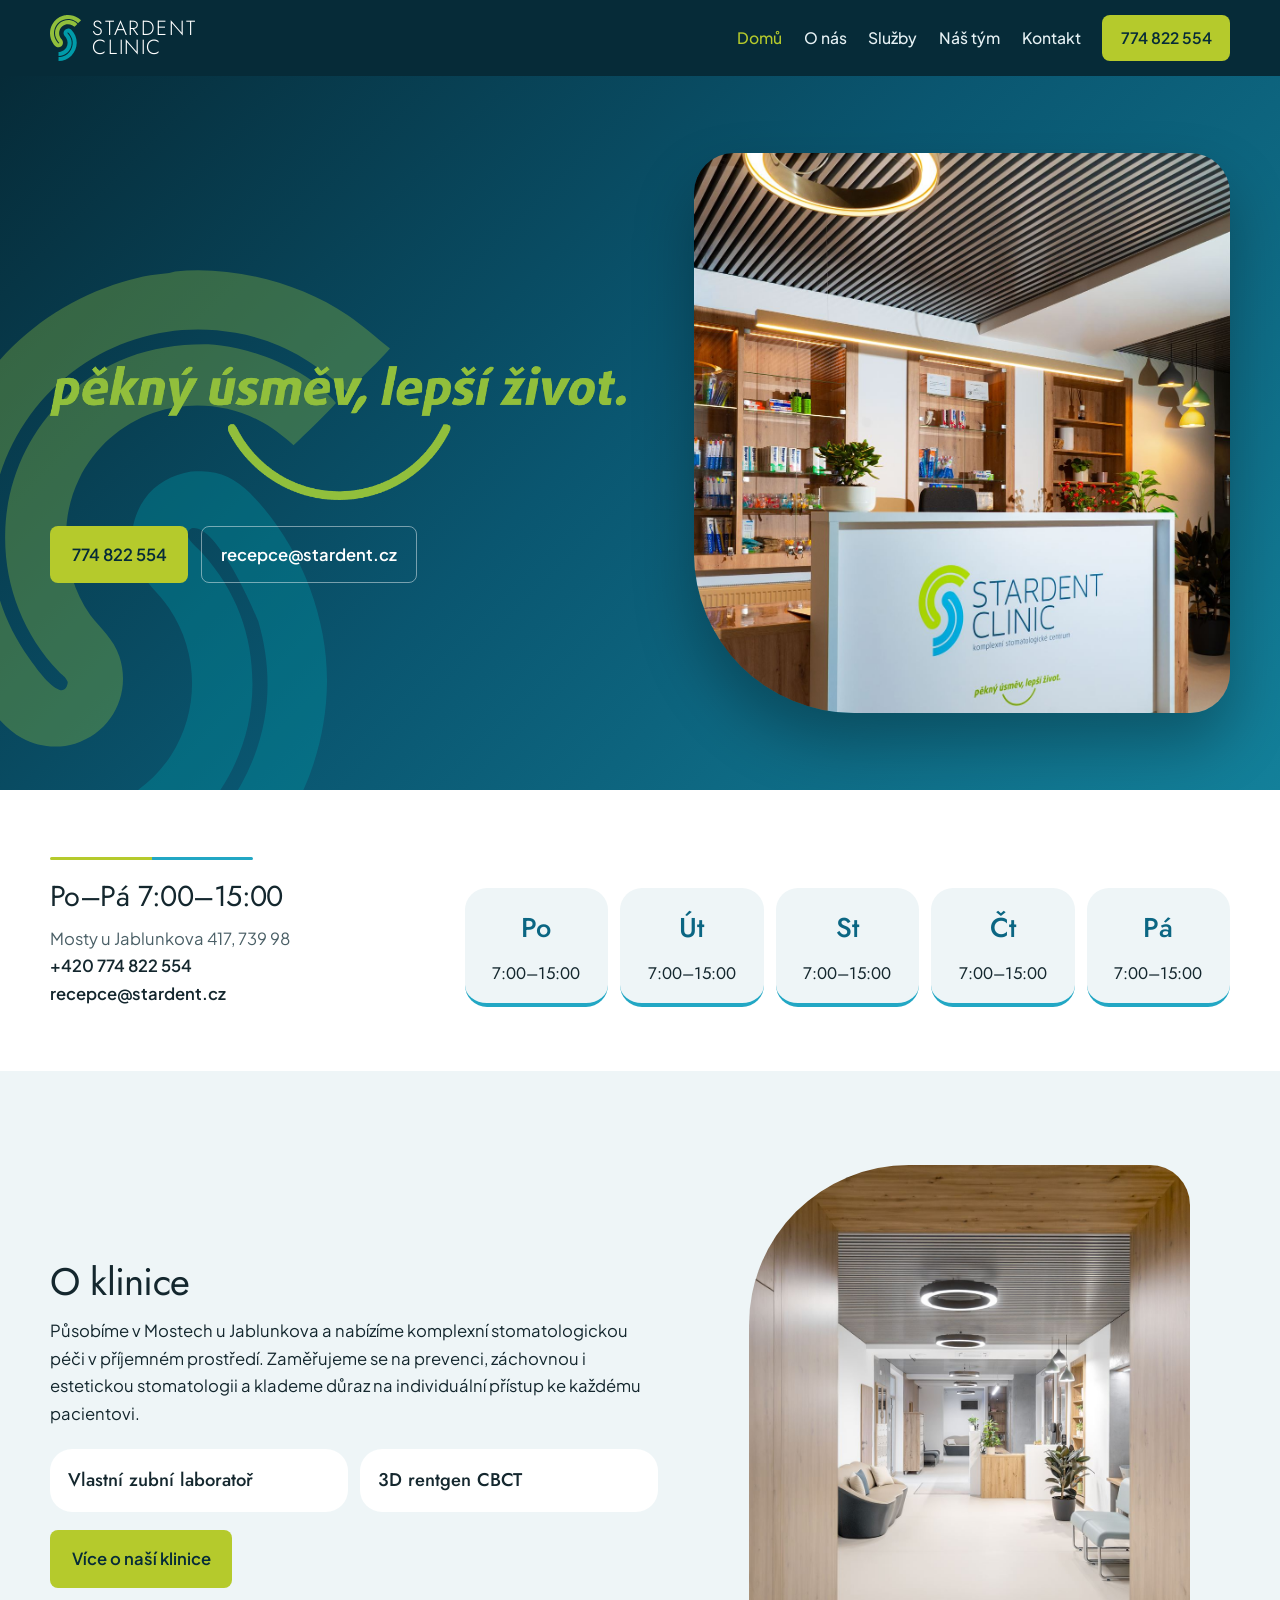
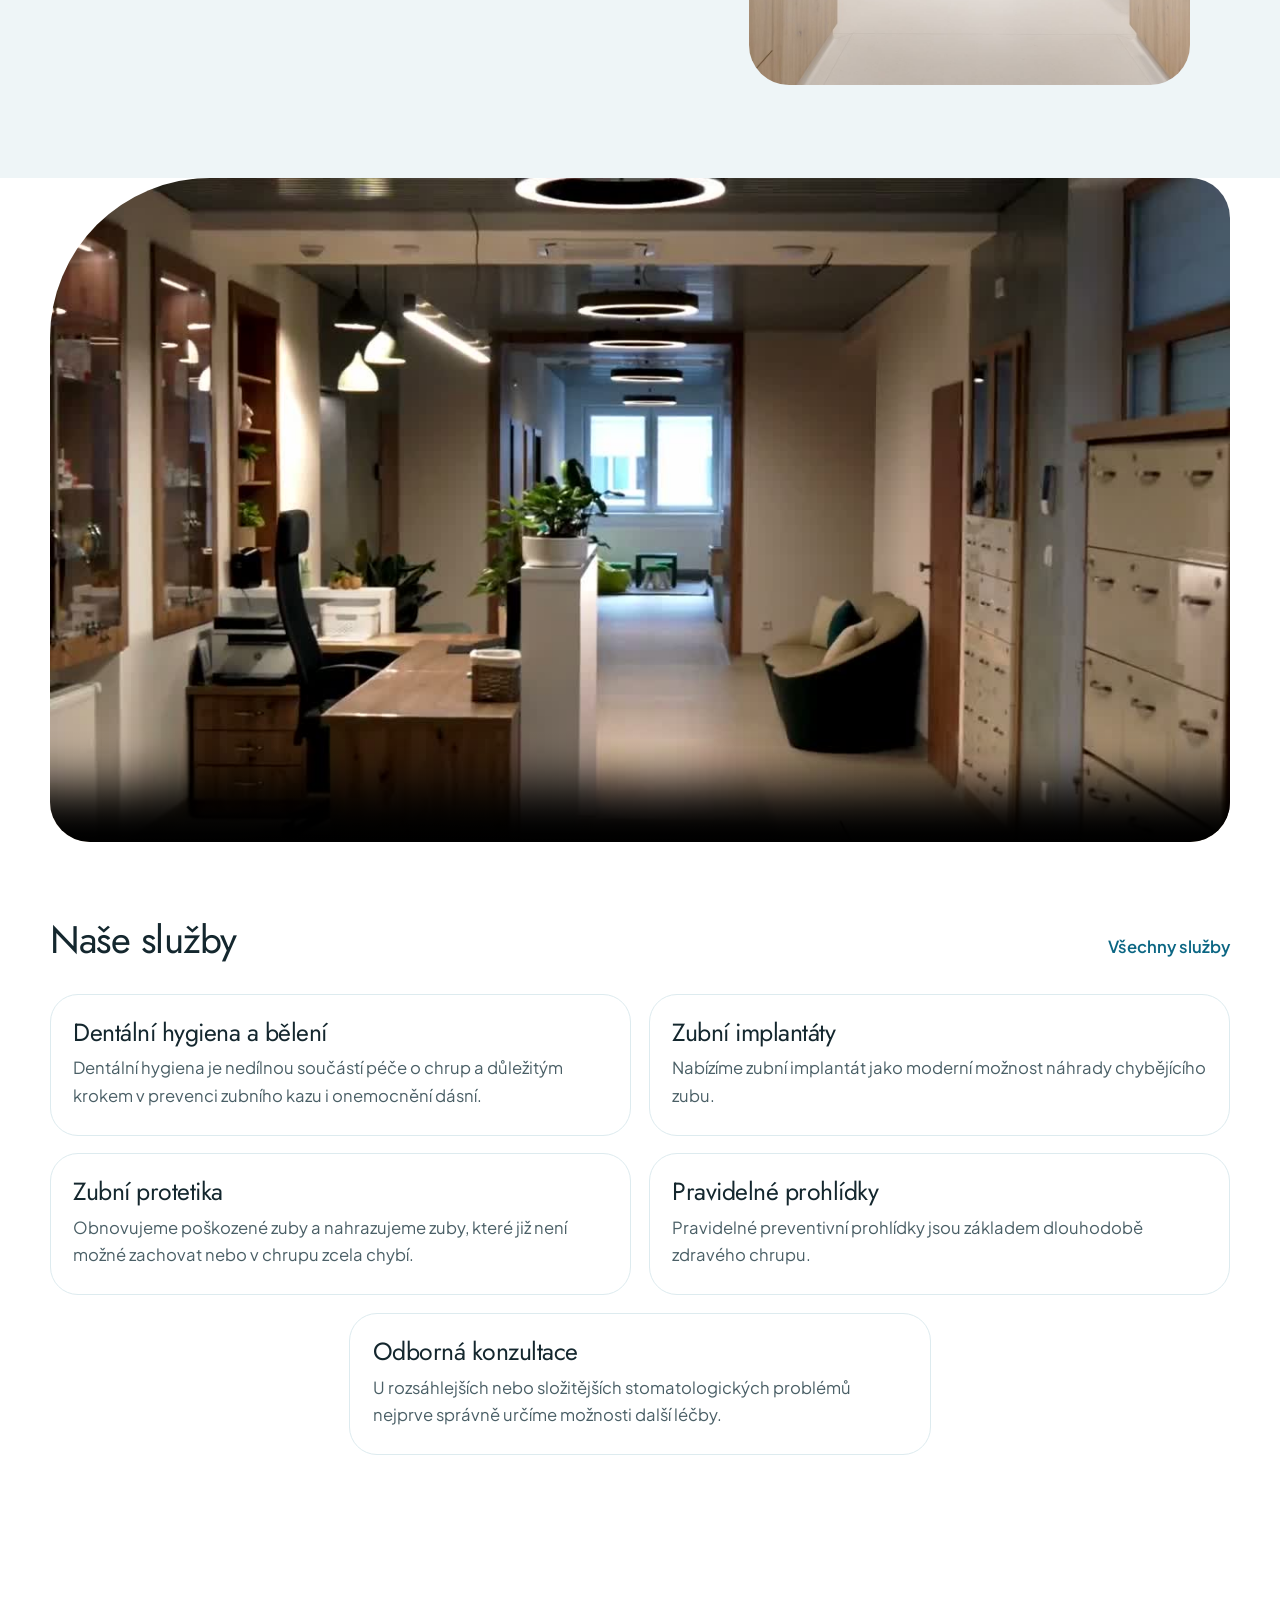
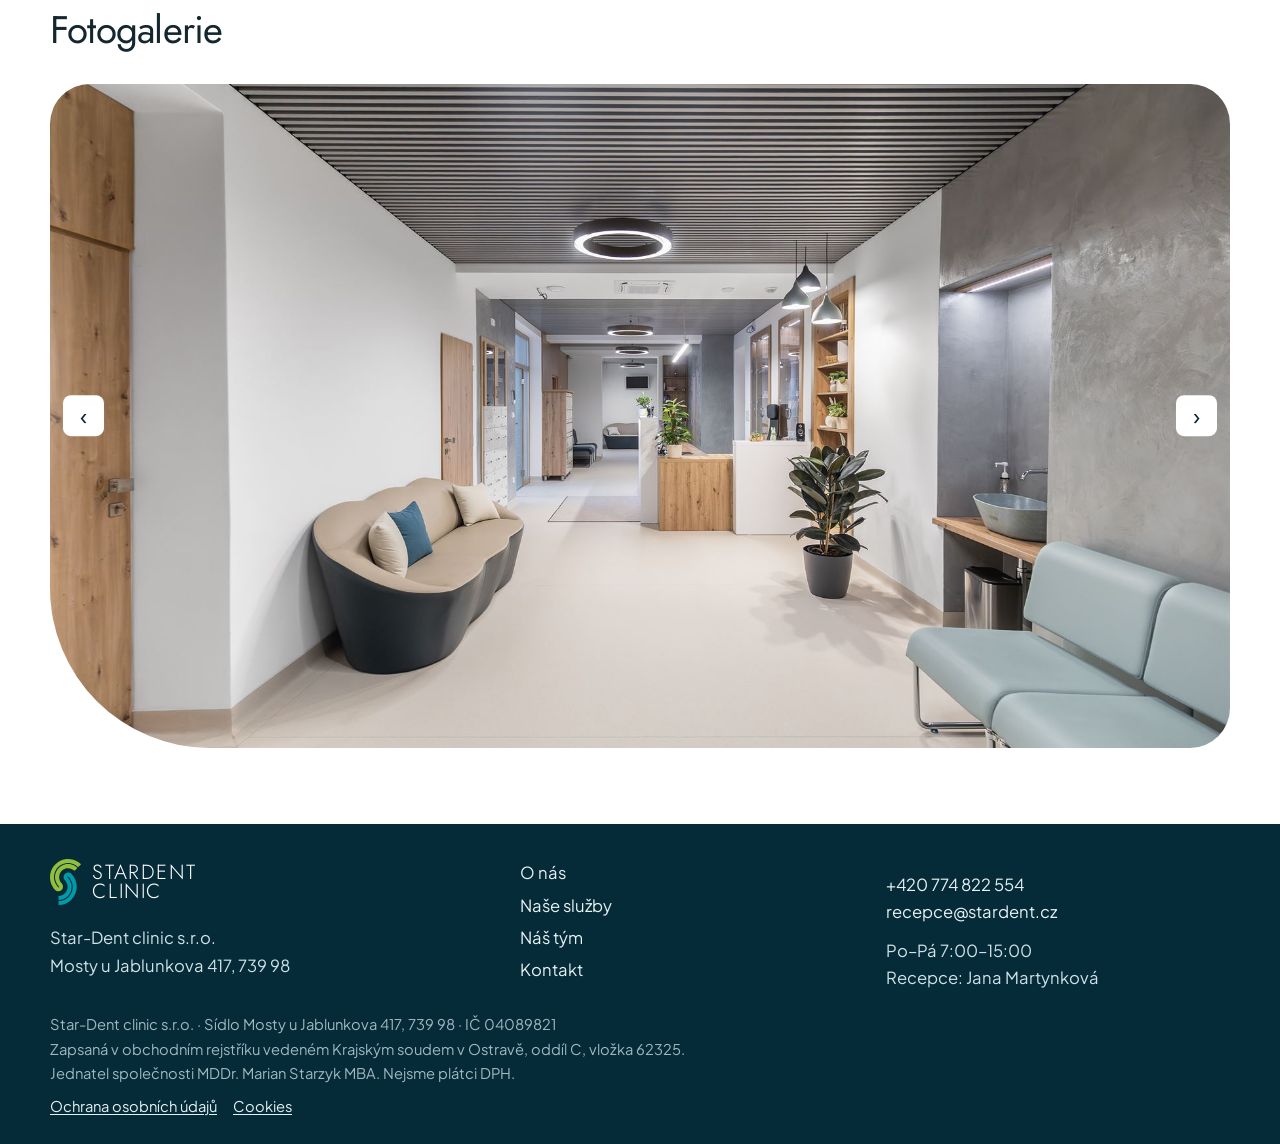
==== commit 0fce8bdf: "Převést texty kliniky do první osoby a srovnat úvod podle hledanosti služeb. Co-authored-by: Cursor " ====
--- a/index.html
+++ b/index.html
@@ -35,9 +35,7 @@
 
     <section class="home-hero">
       <div class="home-hero-copy">
-        <p class="kicker">Stomatologické centrum · Mosty u Jablunkova</p>
         <h1><img class="hero-slogan" src="img/pekny-usmev.png" alt="pěkný úsměv, lepší život."></h1>
-        <p class="lead">Působí v Mostech u Jablunkova a nabízí komplexní stomatologickou péči v příjemném prostředí. Zaměřujeme se na prevenci, záchovnou i estetickou stomatologii a klademe důraz na individuální přístup ke každému pacientovi.</p>
         <div class="hero-actions">
           <a class="btn" href="tel:+420774822554">774 822 554</a>
           <a class="linkish" href="mailto:recepce@stardent.cz">recepce@stardent.cz</a>
@@ -67,13 +65,12 @@
       <div class="wrap split">
         <div class="prose">
           <h2>O klinice</h2>
-          <p>Náš tým tvoří zkušení zubní lékaři a dentální hygienistka, kteří se starají o zdravý a krásný úsměv. Součástí kliniky je i vlastní zubní laboratoř a moderní vybavení, včetně špičkového 3D rentgenu CBCT, který zajišťuje přesnou diagnostiku.</p>
+          <p>Působíme v Mostech u Jablunkova a nabízíme komplexní stomatologickou péči v příjemném prostředí. Zaměřujeme se na prevenci, záchovnou i estetickou stomatologii a klademe důraz na individuální přístup ke každému pacientovi.</p>
           <div class="facts">
-            <div><strong>Zubní lékaři</strong><span>a dentální hygienistka</span></div>
-            <div><strong>Vlastní zubní laboratoř</strong><span>součást kliniky</span></div>
-            <div><strong>3D rentgen CBCT</strong><span>přesná diagnostika</span></div>
+            <div><strong>Vlastní zubní laboratoř</strong></div>
+            <div><strong>3D rentgen CBCT</strong></div>
           </div>
-          <p style="margin-top:1.2rem"><a class="linkish" href="o-nas.html">O nás</a></p>
+          <p class="facts-more"><a class="btn" href="o-nas.html">Více o naší klinice</a></p>
         </div>
         <figure>
           <img src="img/chodba.jpg" alt="Chodba kliniky směrem k recepci a čekárně">
@@ -93,25 +90,25 @@
           <a class="linkish" href="sluzby.html">Všechny služby</a>
         </div>
         <div class="svc-list">
-          <a class="svc-row" href="pravidelne-prohlidky.html">
-            <h3>Pravidelné prohlídky</h3>
-            <p>Pravidelné preventivní prohlídky jsou základem dlouhodobě zdravého chrupu.</p>
-          </a>
           <a class="svc-row" href="dentalni-hygiena.html">
             <h3>Dentální hygiena a bělení</h3>
             <p>Dentální hygiena je nedílnou součástí péče o chrup a důležitým krokem v prevenci zubního kazu i onemocnění dásní.</p>
           </a>
           <a class="svc-row" href="zubni-implantaty.html">
             <h3>Zubní implantáty</h3>
-            <p>Zubní implantát představuje moderní možnost náhrady chybějícího zubu.</p>
+            <p>Nabízíme zubní implantát jako moderní možnost náhrady chybějícího zubu.</p>
           </a>
           <a class="svc-row" href="zubni-protetika.html">
             <h3>Zubní protetika</h3>
-            <p>Zubní protetika se zabývá obnovou poškozených zubů a náhradou zubů, které již není možné zachovat nebo v chrupu zcela chybí.</p>
+            <p>Obnovujeme poškozené zuby a nahrazujeme zuby, které již není možné zachovat nebo v chrupu zcela chybí.</p>
+          </a>
+          <a class="svc-row" href="pravidelne-prohlidky.html">
+            <h3>Pravidelné prohlídky</h3>
+            <p>Pravidelné preventivní prohlídky jsou základem dlouhodobě zdravého chrupu.</p>
           </a>
           <a class="svc-row" href="odborna-konzultace.html">
             <h3>Odborná konzultace</h3>
-            <p>U rozsáhlejších nebo složitějších stomatologických problémů je důležité nejprve správně určit možnosti další léčby.</p>
+            <p>U rozsáhlejších nebo složitějších stomatologických problémů nejprve správně určíme možnosti další léčby.</p>
           </a>
         </div>
       </div>
--- a/css/site.css
+++ b/css/site.css
@@ -158,7 +158,7 @@
   display: grid;
   grid-template-columns: 1.05fr 0.95fr;
   gap: clamp(1.5rem, 4vw, 3.5rem);
-  align-items: center;
+  align-items: stretch;
   min-height: auto;
   padding: clamp(2.6rem, 6vw, 5.2rem) max(var(--pad), calc((100vw - 1180px) / 2)) clamp(3rem, 6vw, 5rem);
   background: linear-gradient(135deg, #062B38 0%, #0A5670 48%, #13809A 100%);
@@ -186,17 +186,15 @@
   100% { transform: translate3d(0, 0, 0) rotate(-3deg); }
 }
 .home-hero-copy, .home-hero-photo { position: relative; min-width: 0; }
-.home-hero-copy { padding-right: 0.4rem; }
-.home-hero .kicker { color: transparent; }
-.home-hero h1 { max-width: 36rem; }
+.home-hero-copy {
+  display: grid;
+  grid-template-rows: 1fr auto 1fr;
+  align-items: start;
+  padding-right: 0.4rem;
+}
+.home-hero h1 { grid-row: 2; align-self: center; max-width: 36rem; margin: 0; }
 .hero-slogan { display: block; width: 100%; height: auto; }
-.home-hero .lead {
-  margin-top: 1.15rem;
-  max-width: 42rem;
-  font-size: 1.12rem;
-  color: #D5E7EC;
-}
-.hero-actions { display: flex; flex-wrap: wrap; gap: 0.8rem; align-items: center; margin-top: 1.6rem; }
+.hero-actions { grid-row: 3; align-self: start; display: flex; flex-wrap: wrap; gap: 0.8rem; align-items: center; margin-top: 1.6rem; }
 .btn {
   display: inline-flex;
   align-items: center;
@@ -287,18 +285,20 @@
 .prose h2, .section-label h2 { font-size: clamp(2rem, 3vw, 3rem); margin-bottom: 0.9rem; }
 .facts {
   display: grid;
+  grid-template-columns: 1fr 1fr;
   gap: 0.8rem;
   margin-top: 1.4rem;
   background: transparent;
   border: 0;
 }
+.facts-more { margin: 1.15rem 0 0; }
 .facts div {
   display: block;
   background: #fff;
   border-radius: 22px;
   padding: 1rem 1.1rem;
 }
-.facts strong { display: block; font-family: var(--display); font-weight: 500; font-size: 1.15rem; margin-bottom: 0.15rem; }
+.facts strong { display: block; font-family: var(--display); font-weight: 500; font-size: 1.15rem; margin-bottom: 0; }
 .facts span { color: var(--muted); }
 
 .section-label {
@@ -335,10 +335,9 @@
 }
 .svc-row h3 { font-size: 1.55rem; }
 .svc-row p { color: var(--muted); }
-.svc-row:hover { border-color: var(--cyan); box-shadow: 0 18px 40px rgba(11,102,131,.1); }
-.svc-row:nth-child(2) { background: var(--deep-2); border-color: var(--deep-2); color: #fff; }
-.svc-row:nth-child(2) p { color: #CFE2E8; }
-.svc-row:nth-child(2) .num { color: var(--lime); }
+.svc-row:hover { background: var(--deep-2); border-color: var(--deep-2); color: #fff; box-shadow: none; }
+.svc-row:hover p { color: #CFE2E8; }
+.svc-row:hover .num { color: var(--lime); }
 @media (min-width: 981px) {
   .svc-row:last-child:nth-child(5) {
     grid-column: 1 / -1;
@@ -648,7 +647,7 @@
 .row-copy p { color: var(--muted); max-width: 48ch; }
 .row-photo { position: relative; min-height: 320px; overflow: hidden; }
 .row-photo img { position: absolute; inset: 0; width: 100%; height: 100%; object-fit: cover; }
-.catalog a.row:nth-child(2) .row-photo img { object-position: 78% 62%; }
+.catalog .row-photo img[src$="osetreni.jpg"] { object-position: 78% 62%; }
 .catalog a.row:hover h2 { color: var(--teal); }
 
 .article-hero { padding: clamp(2.2rem, 5vw, 3.6rem) 0 0.4rem; }
@@ -843,7 +842,6 @@
   .week { grid-template-columns: 1fr; }
   .week li { flex-direction: row; justify-content: space-between; align-items: center; text-align: left; padding: 0.85rem 1.1rem; border-bottom: 0; border-left: 4px solid var(--cyan); }
   .svc-list, .two-notes, .footer-grid, .person { grid-template-columns: 1fr; }
-  .facts { grid-template-columns: 1fr; }
   .about-hero { -webkit-mask-image: linear-gradient(#000 0, #000 78%, transparent 100%); mask-image: linear-gradient(#000 0, #000 78%, transparent 100%); }
   .about-hero img { aspect-ratio: 5 / 4; object-view-box: inset(18% 8% 2% 8%); }
   .about-sheet { margin-top: -5.5rem; }
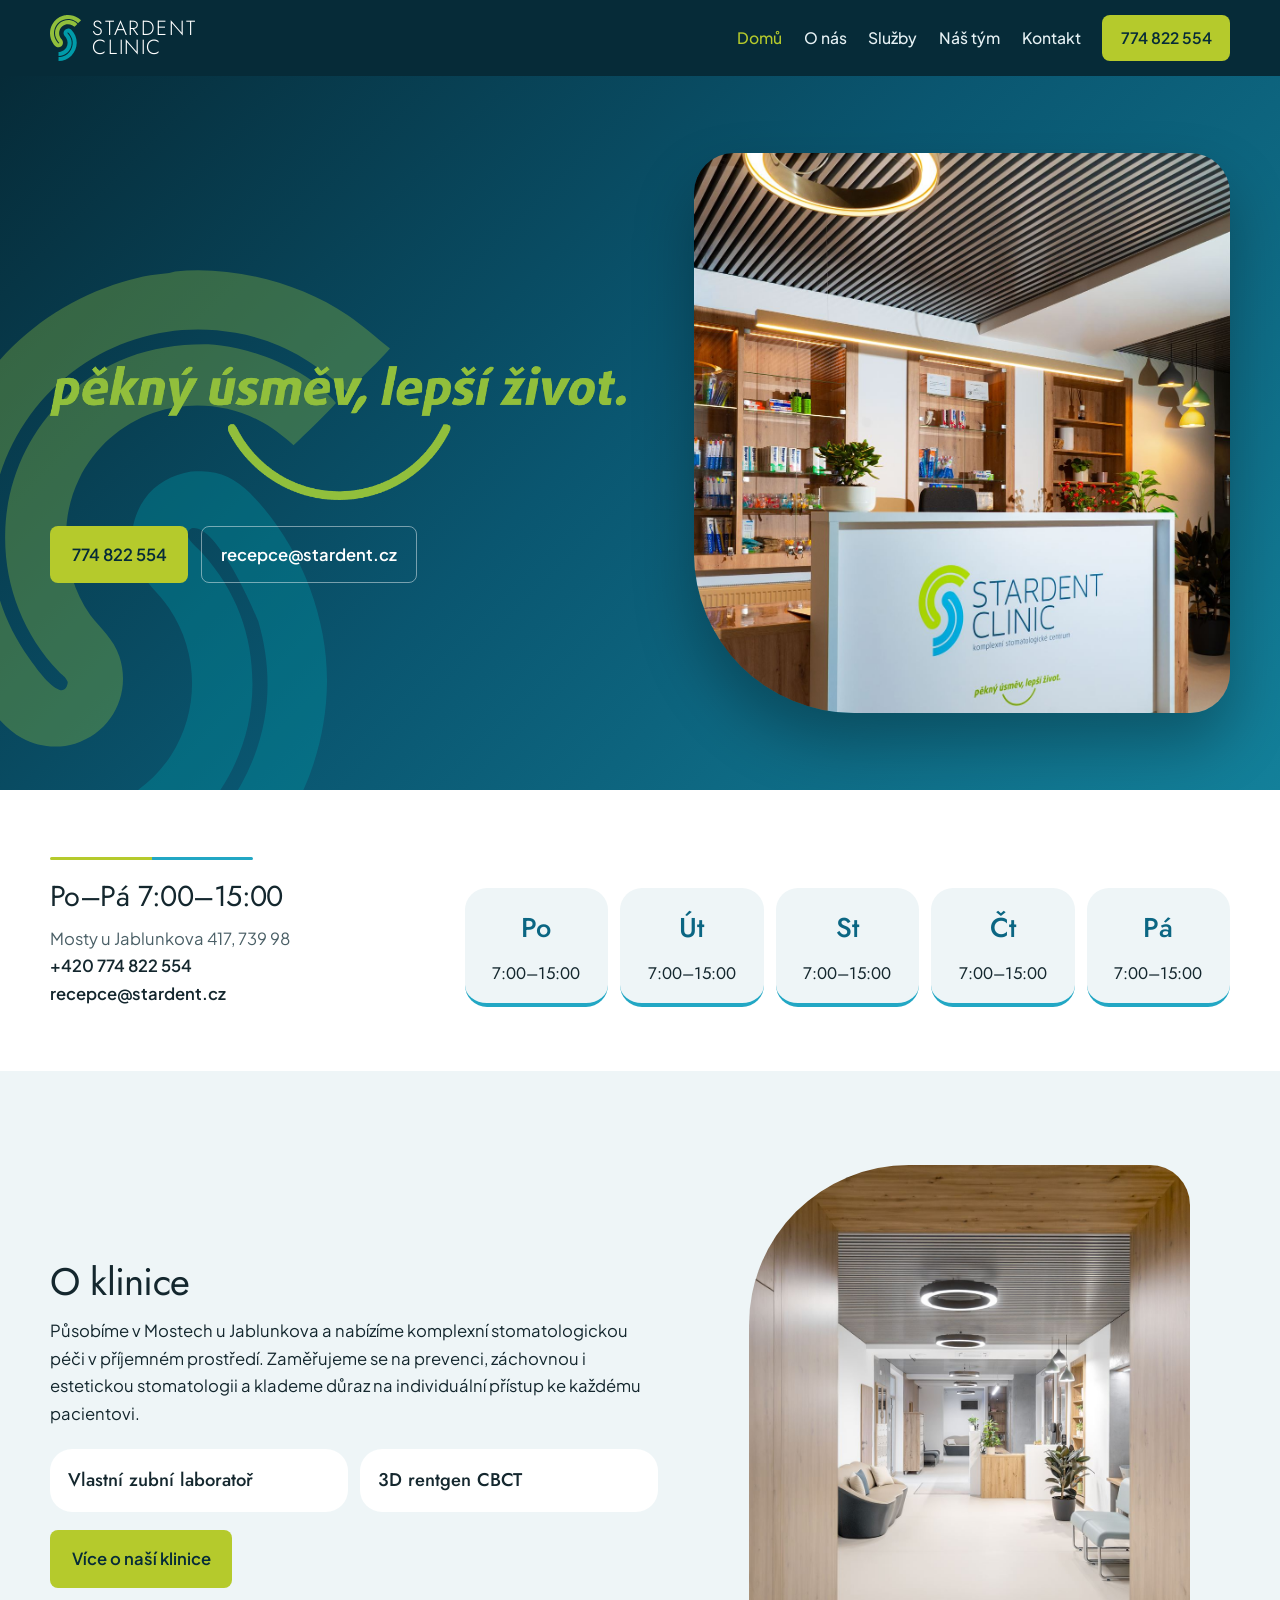
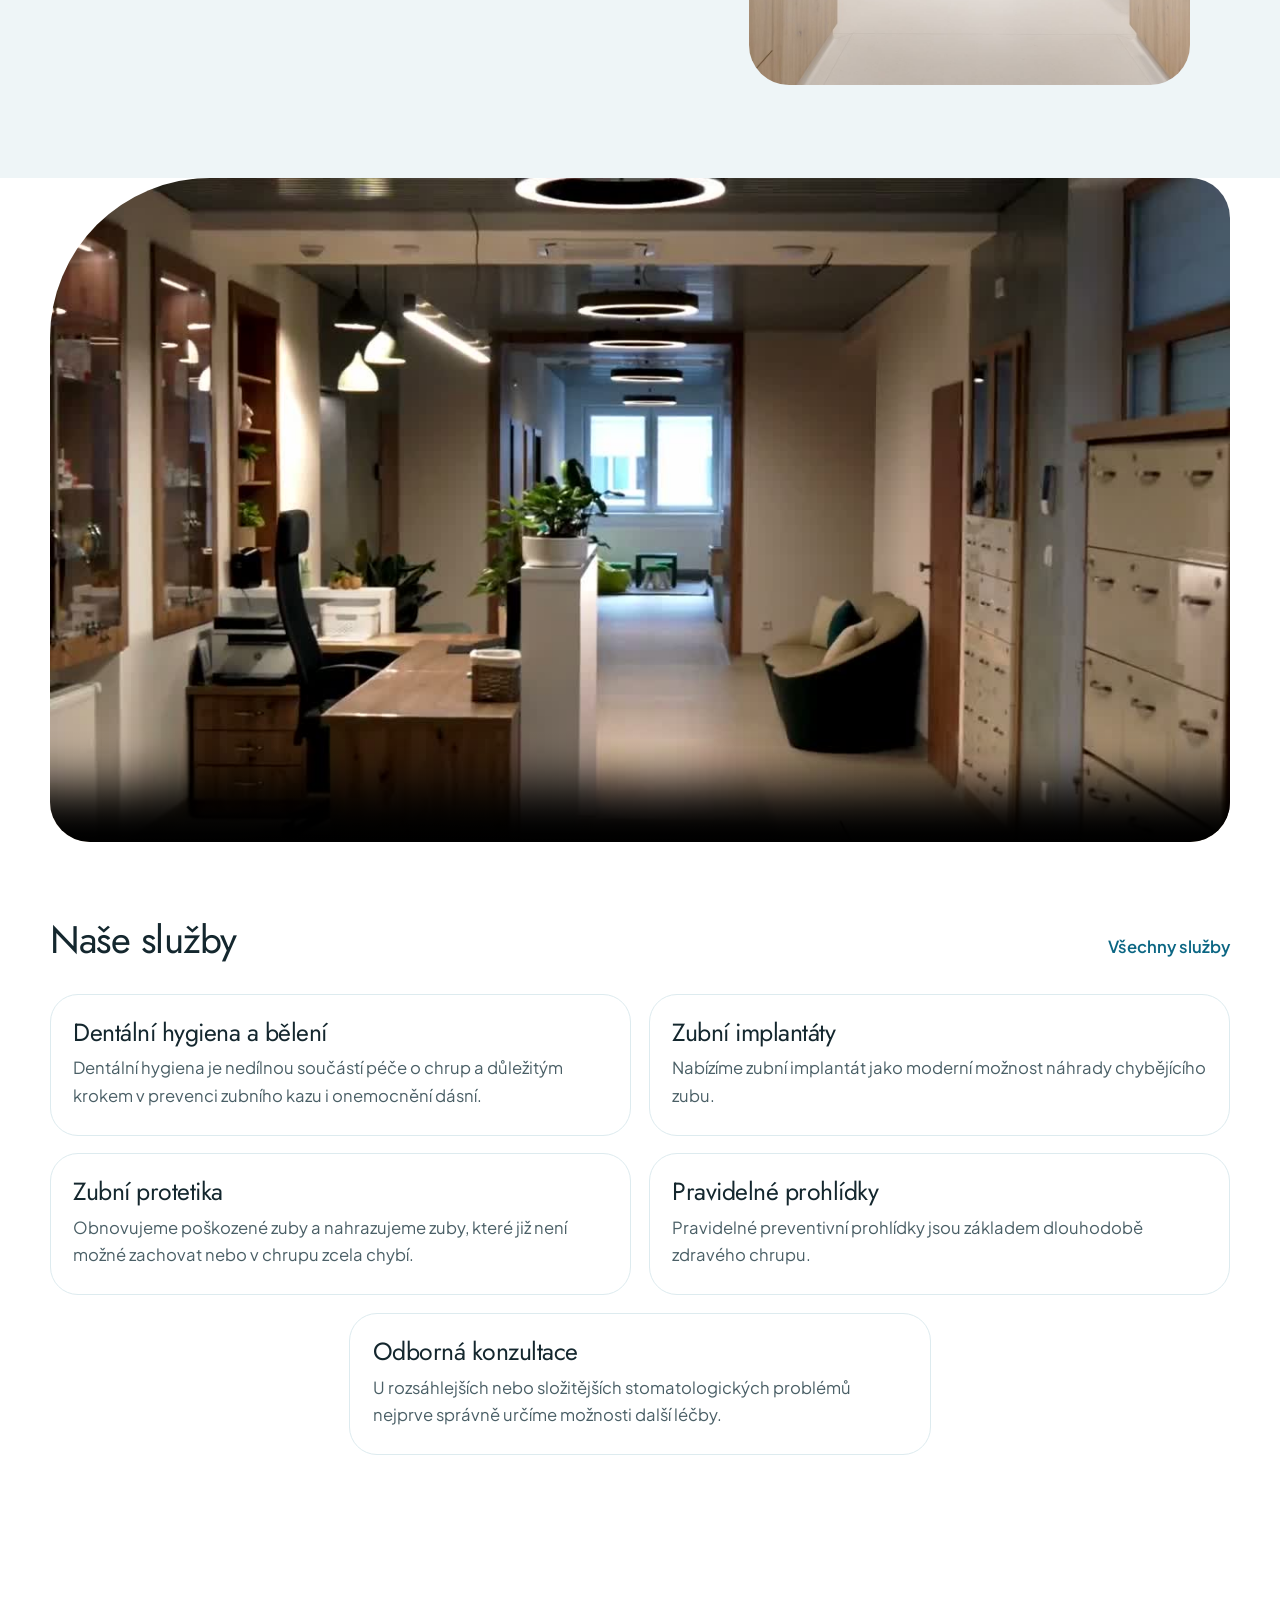
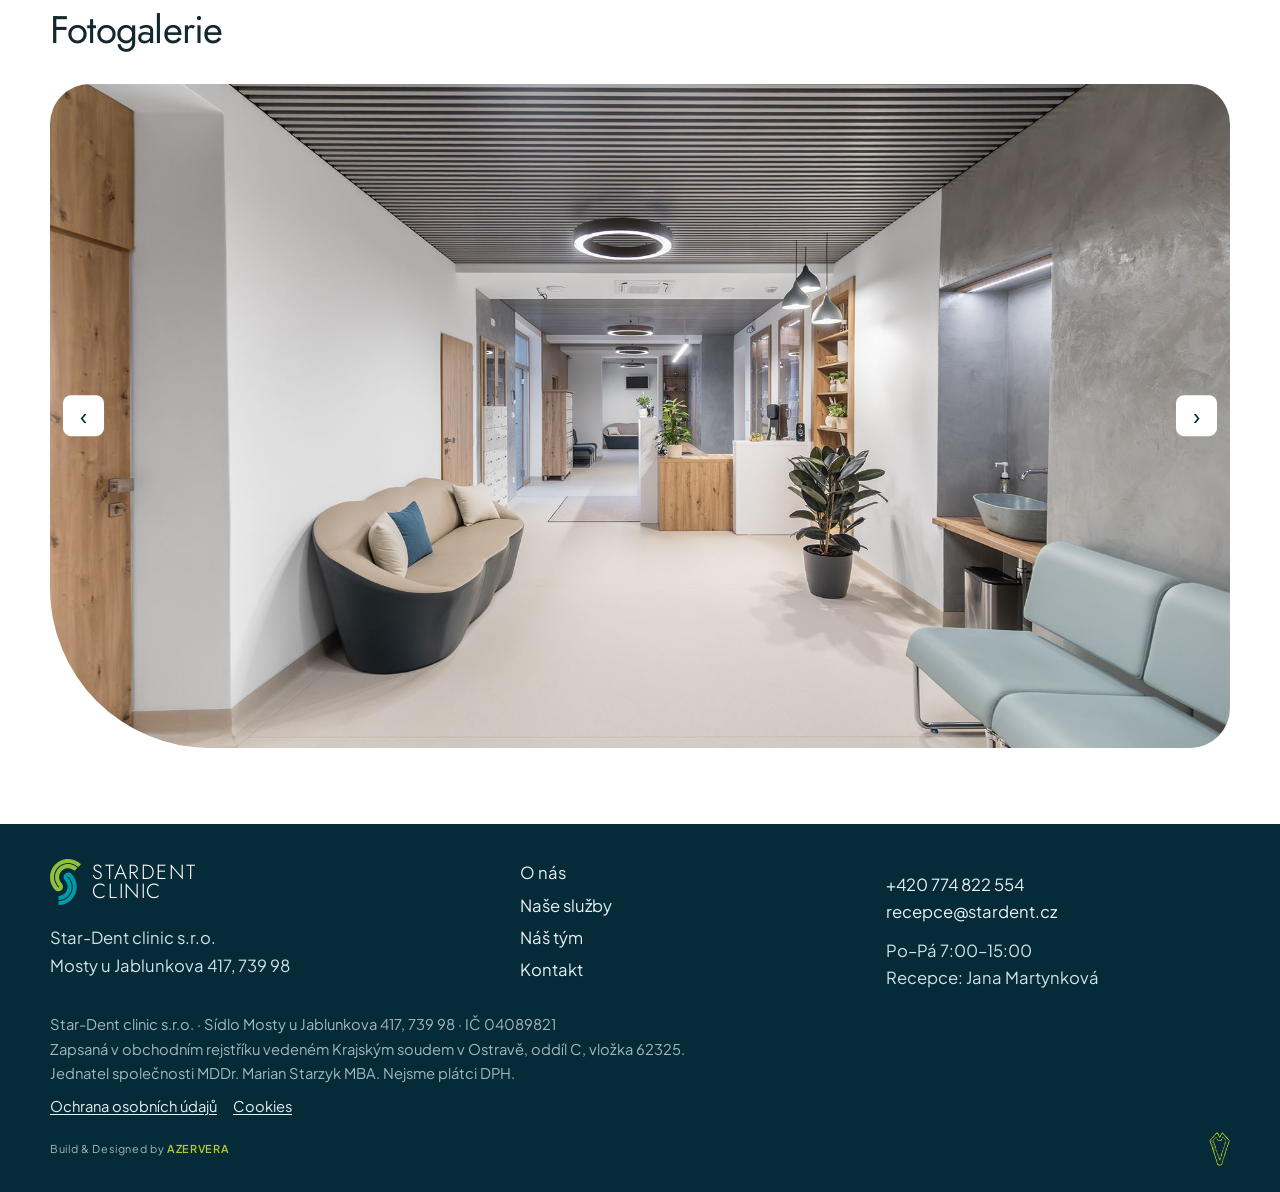
==== commit b69c9768: "Doplnit do patičky malý podpis AZERVERA. Co-authored-by: Cursor <cursoragent@cursor.com>" ====
--- a/index.html
+++ b/index.html
@@ -173,6 +173,10 @@
       Jednatel společnosti MDDr. Marian Starzyk MBA. Nejsme plátci DPH.</p>
       <p class="fine-links"><a href="ochrana-osobnich-udaju.html">Ochrana osobních údajů</a><a href="cookies.html">Cookies</a></p>
     </div>
+    <div class="wrap credit">
+      <p>Build &amp; Designed by <strong>AZERVERA</strong></p>
+      <img src="img/azervera.png" alt="">
+    </div>
   </footer>
   <script src="js/site.js"></script>
   <script src="js/creatool-boot.js"></script>
--- a/css/site.css
+++ b/css/site.css
@@ -780,6 +780,21 @@
 .fine p + p { margin-top: 0.55rem; }
 .fine-links { display: flex; flex-wrap: wrap; gap: 0.35rem 1rem; }
 .fine-links a { color: #E6F1F4; text-decoration: underline; text-underline-offset: 0.15em; }
+.credit {
+  display: flex;
+  align-items: center;
+  justify-content: space-between;
+  gap: 1rem;
+  margin-top: 0.85rem;
+}
+.credit p {
+  margin: 0;
+  font-size: 0.68rem;
+  letter-spacing: 0.06em;
+  color: #9FB8C0;
+}
+.credit strong { font-weight: 600; color: var(--lime); }
+.credit img { height: 34px; width: auto; display: block; }
 .legal-doc { padding-bottom: 3.2rem; }
 .legal-doc .meta { color: var(--muted); margin-bottom: 0.4rem; }
 .legal-doc h2 { font-size: clamp(1.35rem, 2vw, 1.7rem); margin: 1.5rem 0 0.45rem; }
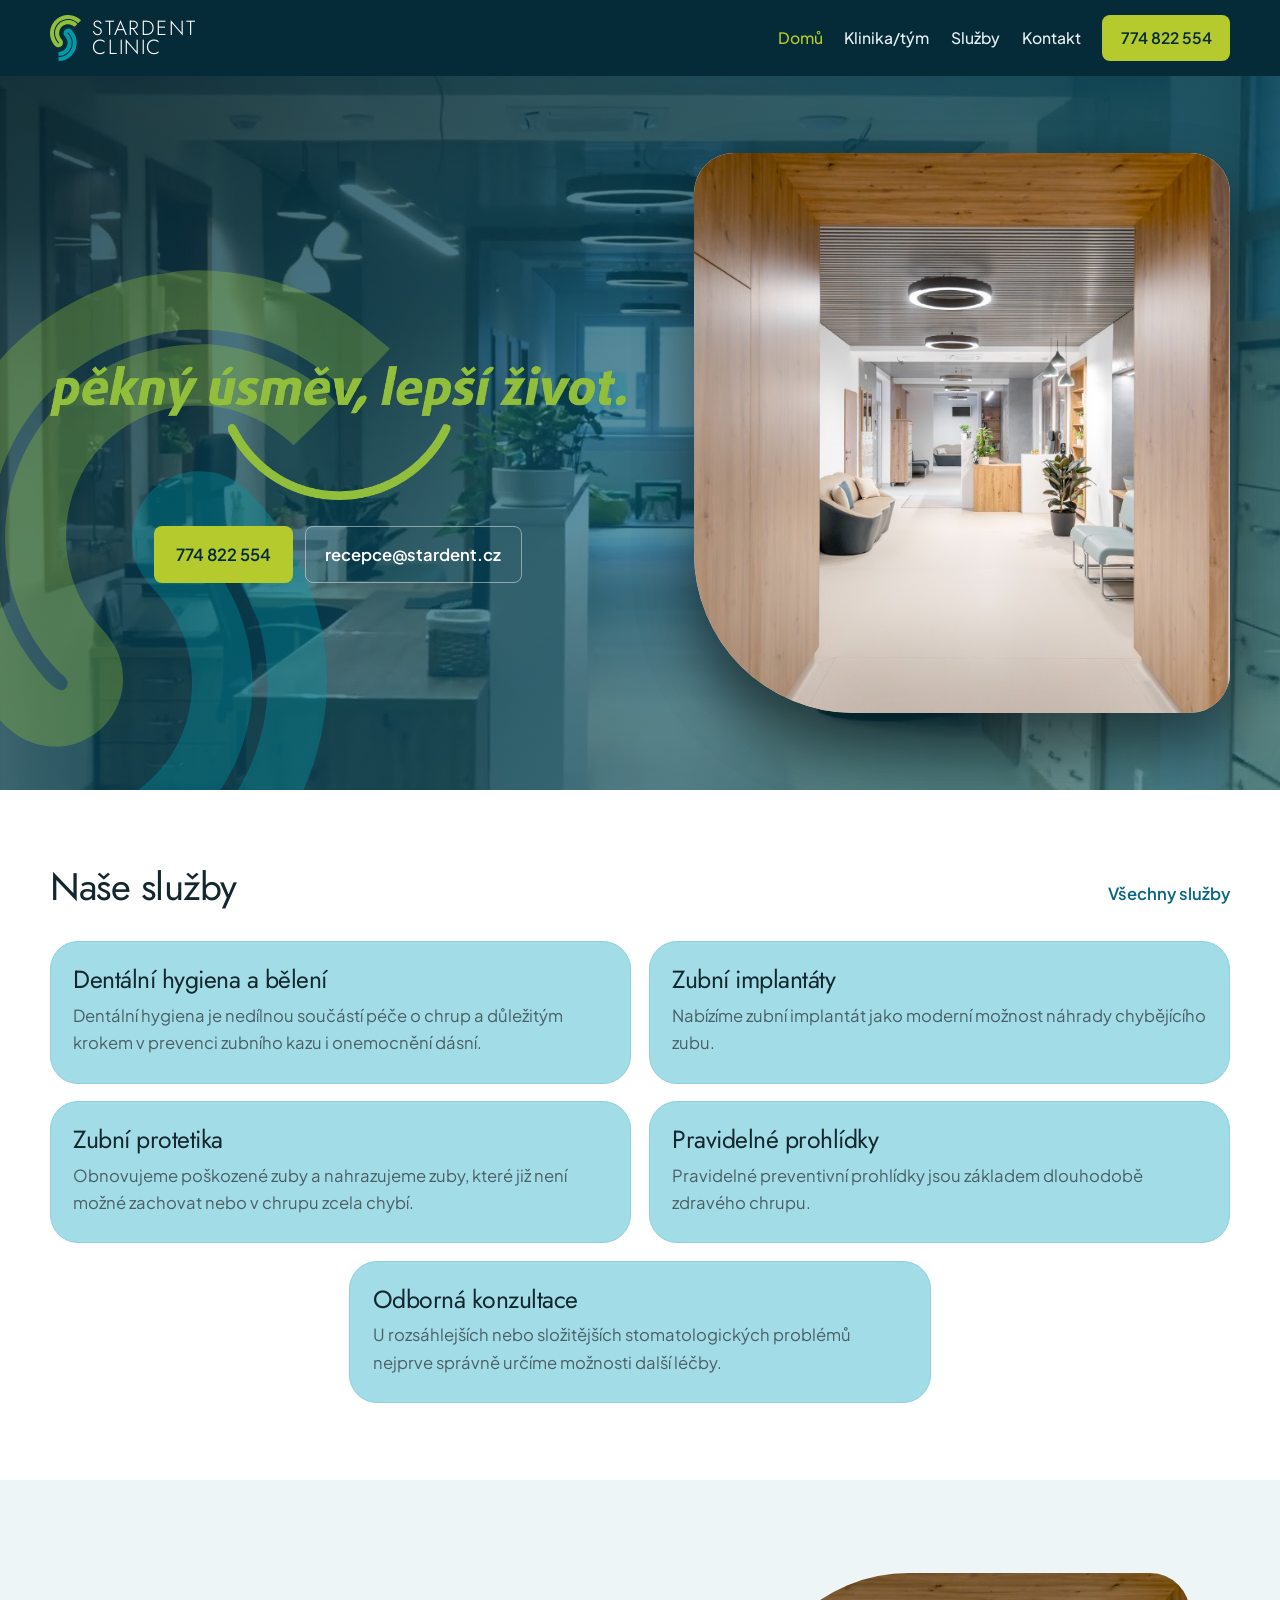
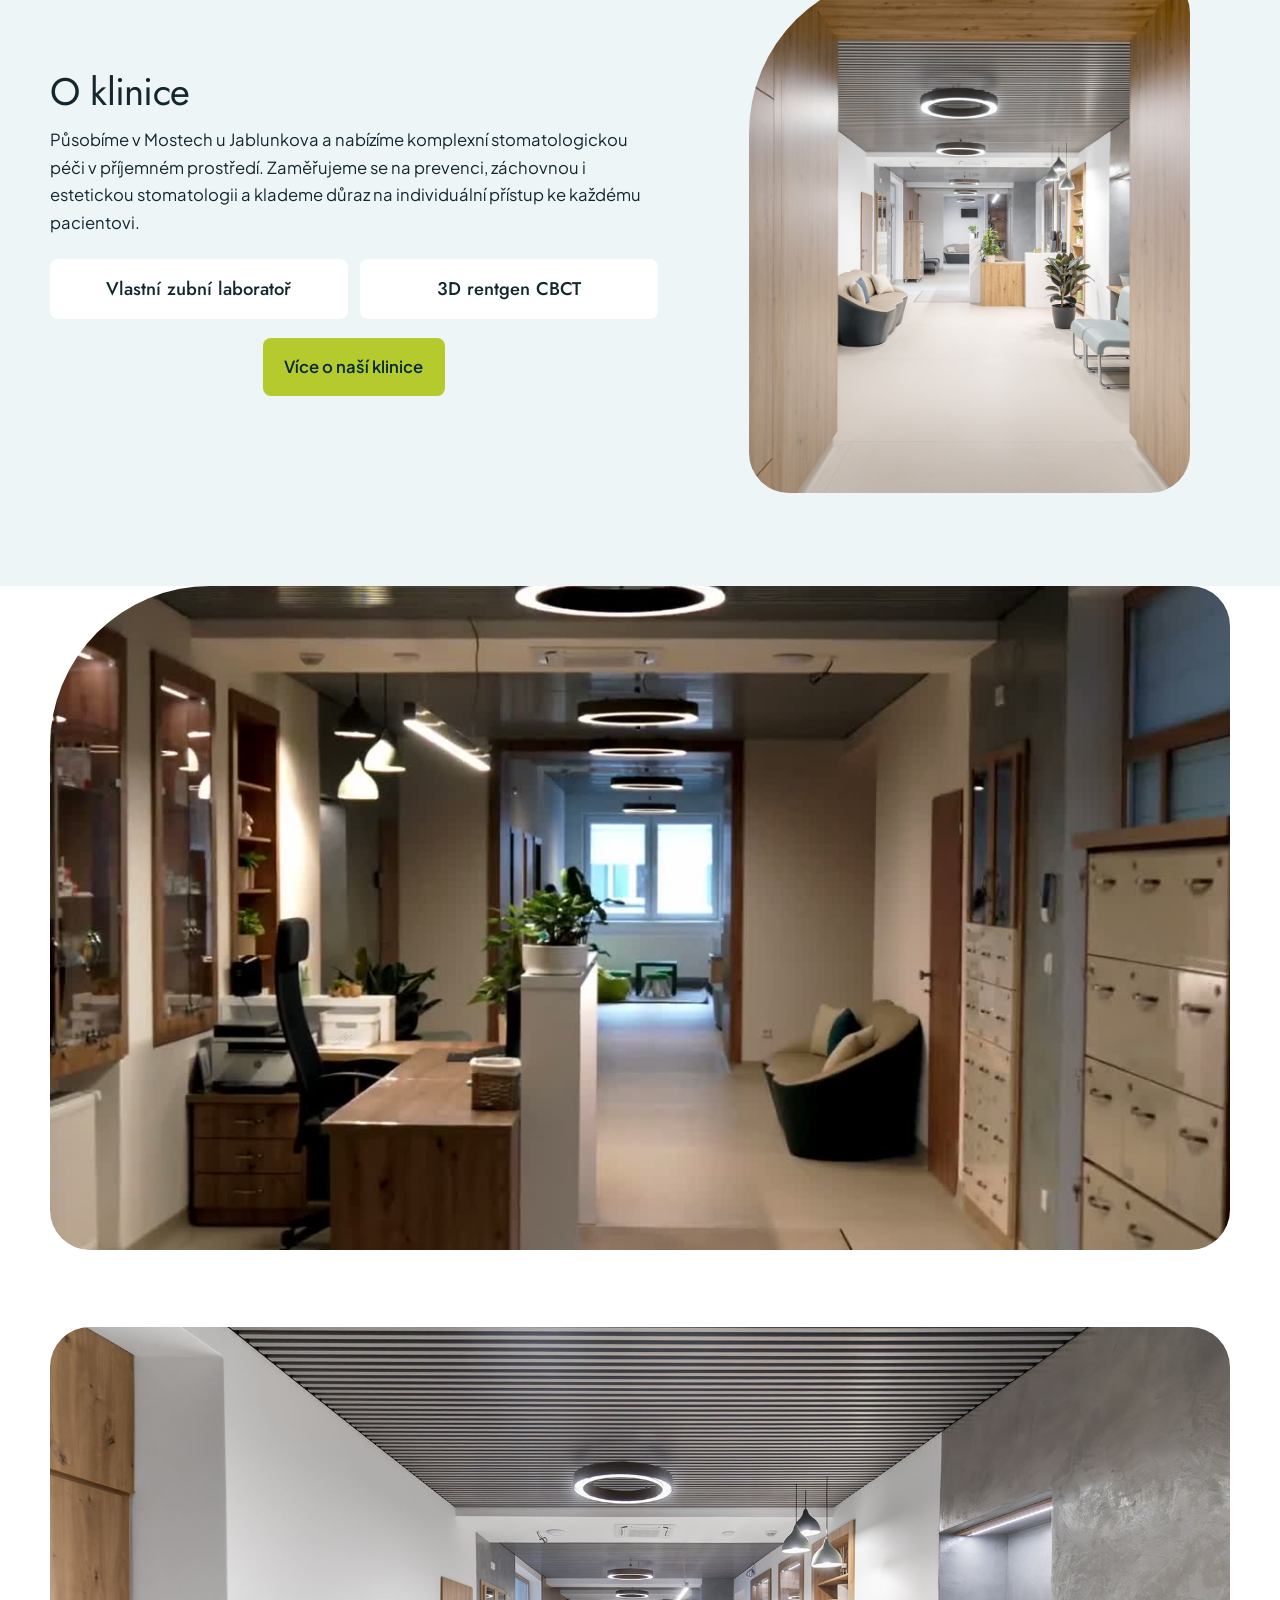
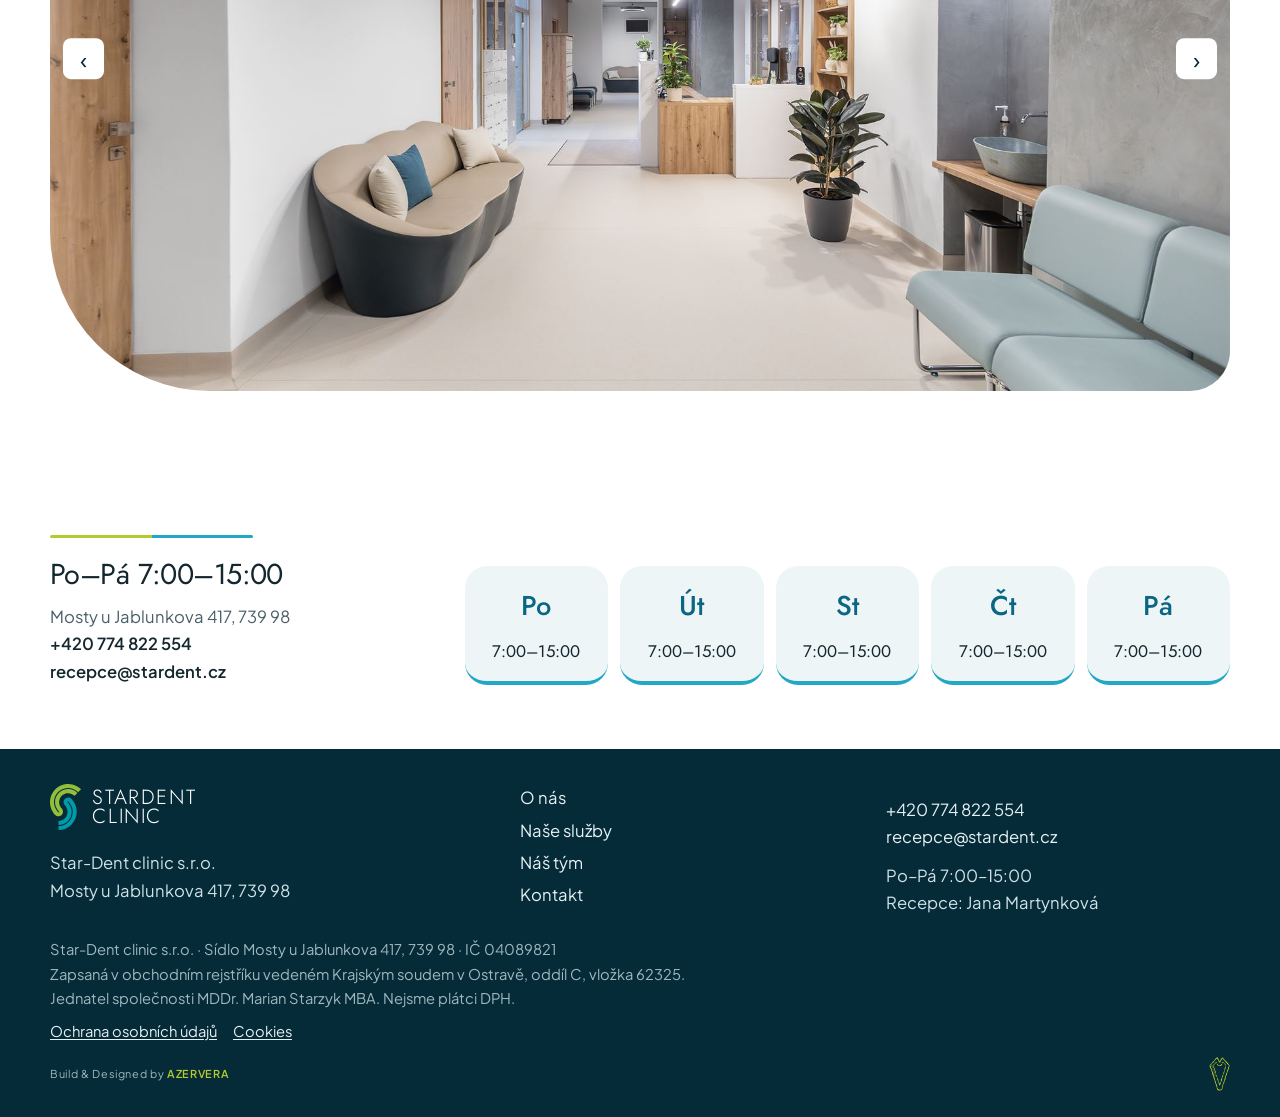
==== commit 6ea6f26f: "Srovnat úvod a na mobilu otevřít menu přes celou stránku s videem v hero. Co-authored-by: Cursor <cu" ====
--- a/index.html
+++ b/index.html
@@ -22,9 +22,8 @@
       <button class="nav-toggle" type="button" aria-expanded="false" aria-controls="menu">Menu</button>
       <nav id="menu" class="site-nav">
         <a href="index.html" aria-current="page">Domů</a>
-        <a href="o-nas.html">O nás</a>
+        <a href="o-nas.html">Klinika/tým</a>
         <a href="sluzby.html">Služby</a>
-        <a href="o-nas.html#tym">Náš tým</a>
         <a href="kontakt.html">Kontakt</a>
       <a class="nav-cta" href="tel:+420774822554">774 822 554</a>
       </nav>
@@ -34,6 +33,9 @@
   <main id="obsah">
 
     <section class="home-hero">
+      <video class="hero-bg" autoplay muted loop playsinline preload="metadata" disablepictureinpicture poster="img/hero-poster.jpg" aria-hidden="true">
+        <source src="img/hero.mp4" type="video/mp4">
+      </video>
       <div class="home-hero-copy">
         <h1><img class="hero-slogan" src="img/pekny-usmev.png" alt="pěkný úsměv, lepší život."></h1>
         <div class="hero-actions">
@@ -42,47 +44,10 @@
         </div>
       </div>
       <figure class="home-hero-photo">
-        <img src="img/recepce.jpg" alt="Recepce Star-Dent clinic v Mostech u Jablunkova">
+        <img src="img/hero-rentgen.jpg" alt="3D rentgen na klinice">
+        <img src="img/hero-klinika.jpg" alt="">
       </figure>
     </section>
-    <section class="week-band" aria-labelledby="hodiny">
-      <div class="wrap week-grid">
-      <div>
-        <p class="kicker">Ordinační hodiny</p>
-        <h2 id="hodiny">Po–Pá 7:00–15:00</h2>
-        <p class="where">Mosty u Jablunkova 417, 739 98<br><a href="tel:+420774822554">+420 774 822 554</a><br><a href="mailto:recepce@stardent.cz">recepce@stardent.cz</a></p>
-      </div>
-      <ol class="week">
-        <li><span class="day">Po</span><span class="time">7:00–15:00</span></li>
-        <li><span class="day">Út</span><span class="time">7:00–15:00</span></li>
-        <li><span class="day">St</span><span class="time">7:00–15:00</span></li>
-        <li><span class="day">Čt</span><span class="time">7:00–15:00</span></li>
-        <li><span class="day">Pá</span><span class="time">7:00–15:00</span></li>
-      </ol>
-      </div>
-    </section>
-    <section class="band band-paper">
-      <div class="wrap split">
-        <div class="prose">
-          <h2>O klinice</h2>
-          <p>Působíme v Mostech u Jablunkova a nabízíme komplexní stomatologickou péči v příjemném prostředí. Zaměřujeme se na prevenci, záchovnou i estetickou stomatologii a klademe důraz na individuální přístup ke každému pacientovi.</p>
-          <div class="facts">
-            <div><strong>Vlastní zubní laboratoř</strong></div>
-            <div><strong>3D rentgen CBCT</strong></div>
-          </div>
-          <p class="facts-more"><a class="btn" href="o-nas.html">Více o naší klinice</a></p>
-        </div>
-        <figure>
-          <img src="img/chodba.jpg" alt="Chodba kliniky směrem k recepci a čekárně">
-        </figure>
-      </div>
-    </section>
-    
-    <figure class="walk">
-      <video controls playsinline preload="metadata" poster="img/uvod-poster.jpg">
-        <source src="img/uvod.mp4" type="video/mp4">
-      </video>
-    </figure>
     <section class="band">
       <div class="wrap">
         <div class="section-label">
@@ -113,11 +78,29 @@
         </div>
       </div>
     </section>
+    <section class="band band-paper">
+      <div class="wrap split">
+        <div class="prose">
+          <h2>O klinice</h2>
+          <p>Působíme v Mostech u Jablunkova a nabízíme komplexní stomatologickou péči v příjemném prostředí. Zaměřujeme se na prevenci, záchovnou i estetickou stomatologii a klademe důraz na individuální přístup ke každému pacientovi.</p>
+          <div class="facts">
+            <div><strong>Vlastní zubní laboratoř</strong></div>
+            <div><strong>3D rentgen CBCT</strong></div>
+          </div>
+          <p class="facts-more"><a class="btn" href="o-nas.html">Více o naší klinice</a></p>
+        </div>
+        <figure>
+          <img src="img/chodba.jpg" alt="Chodba kliniky směrem k recepci a čekárně">
+        </figure>
+      </div>
+    </section>
+    <figure class="walk">
+      <video autoplay muted loop playsinline preload="metadata" disablepictureinpicture poster="img/uvod-poster.jpg" aria-label="Prohlídka kliniky">
+        <source src="img/uvod.mp4" type="video/mp4">
+      </video>
+    </figure>
     <section class="band home-gallery" id="fotogalerie" aria-label="Fotogalerie">
       <div class="wrap">
-        <div class="section-label">
-          <h2>Fotogalerie</h2>
-        </div>
         <div class="slideshow">
           <button class="slide-nav slide-prev" type="button" aria-label="Předchozí fotka">‹</button>
           <div class="slide-frame">
@@ -132,10 +115,25 @@
             <a href="img/ordinace-bila.jpg" data-gallery><img src="img/ordinace-bila.jpg" alt="Ordinace"></a>
             <a href="img/ordinace-modra.jpg" data-gallery><img src="img/ordinace-modra.jpg" alt="Ordinace"></a>
             <a href="img/ordinace-drevo.jpg" data-gallery><img src="img/ordinace-drevo.jpg" alt="Ordinace"></a>
-            <a href="img/osetreni.jpg" data-gallery><img src="img/osetreni.jpg" alt="Ošetření"></a>
           </div>
           <button class="slide-nav slide-next" type="button" aria-label="Další fotka">›</button>
         </div>
+      </div>
+    </section>
+    <section class="week-band" aria-labelledby="hodiny">
+      <div class="wrap week-grid">
+      <div>
+        <p class="kicker">Ordinační hodiny</p>
+        <h2 id="hodiny">Po–Pá 7:00–15:00</h2>
+        <p class="where">Mosty u Jablunkova 417, 739 98<br><a href="tel:+420774822554">+420 774 822 554</a><br><a href="mailto:recepce@stardent.cz">recepce@stardent.cz</a></p>
+      </div>
+      <ol class="week">
+        <li><span class="day">Po</span><span class="time">7:00–15:00</span></li>
+        <li><span class="day">Út</span><span class="time">7:00–15:00</span></li>
+        <li><span class="day">St</span><span class="time">7:00–15:00</span></li>
+        <li><span class="day">Čt</span><span class="time">7:00–15:00</span></li>
+        <li><span class="day">Pá</span><span class="time">7:00–15:00</span></li>
+      </ol>
       </div>
     </section>
     <div class="lb" role="dialog" aria-modal="true" aria-label="Fotografie">
--- a/css/site.css
+++ b/css/site.css
@@ -161,12 +161,22 @@
   align-items: stretch;
   min-height: auto;
   padding: clamp(2.6rem, 6vw, 5.2rem) max(var(--pad), calc((100vw - 1180px) / 2)) clamp(3rem, 6vw, 5rem);
-  background: linear-gradient(135deg, #062B38 0%, #0A5670 48%, #13809A 100%);
+  background: #062B38;
   color: #fff;
+}
+.hero-bg {
+  position: absolute;
+  inset: 0;
+  width: 100%;
+  height: 100%;
+  object-fit: cover;
+  z-index: 0;
+  pointer-events: none;
 }
 .home-hero::before {
   content: "";
   position: absolute;
+  z-index: 2;
   width: min(460px, 42vw);
   height: min(680px, 62vw);
   left: -70px;
@@ -177,6 +187,14 @@
   transform-origin: center;
   animation: logo-float 64s ease-in-out infinite;
 }
+.home-hero::after {
+  content: "";
+  position: absolute;
+  inset: 0;
+  z-index: 1;
+  pointer-events: none;
+  background: linear-gradient(135deg, rgba(6,43,56,.82) 0%, rgba(10,86,112,.68) 48%, rgba(19,128,154,.5) 100%);
+}
 @keyframes logo-float {
   0% { transform: translate3d(0, 0, 0) rotate(-3deg); }
   20% { transform: translate3d(22px, -14px, 0) rotate(1deg); }
@@ -185,7 +203,7 @@
   80% { transform: translate3d(-10px, 6px, 0) rotate(-1deg); }
   100% { transform: translate3d(0, 0, 0) rotate(-3deg); }
 }
-.home-hero-copy, .home-hero-photo { position: relative; min-width: 0; }
+.home-hero-copy, .home-hero-photo { position: relative; z-index: 2; min-width: 0; }
 .home-hero-copy {
   display: grid;
   grid-template-rows: 1fr auto 1fr;
@@ -194,7 +212,19 @@
 }
 .home-hero h1 { grid-row: 2; align-self: center; max-width: 36rem; margin: 0; }
 .hero-slogan { display: block; width: 100%; height: auto; }
-.hero-actions { grid-row: 3; align-self: start; display: flex; flex-wrap: wrap; gap: 0.8rem; align-items: center; margin-top: 1.6rem; }
+.hero-actions {
+  grid-row: 3;
+  align-self: start;
+  justify-self: start;
+  width: 100%;
+  max-width: 36rem;
+  display: flex;
+  flex-wrap: wrap;
+  gap: 0.8rem;
+  align-items: center;
+  justify-content: center;
+  margin-top: 1.6rem;
+}
 .btn {
   display: inline-flex;
   align-items: center;
@@ -226,9 +256,21 @@
   width: 100%;
   height: min(560px, 70vh);
   object-fit: cover;
-  object-position: center 22%;
+  object-position: center;
   border-radius: 40px 40px 40px 160px;
   box-shadow: 0 30px 60px rgba(0,0,0,.28);
+}
+.home-hero-photo img + img {
+  position: absolute;
+  inset: 0;
+  width: 100%;
+  height: 100%;
+  animation: hero-fade 14s ease-in-out infinite;
+}
+@keyframes hero-fade {
+  0%, 38% { opacity: 0; }
+  50%, 88% { opacity: 1; }
+  100% { opacity: 0; }
 }
 .week-band { background: #fff; padding: clamp(2.4rem, 5vw, 4.2rem) 0; }
 .week-grid {
@@ -291,14 +333,15 @@
   background: transparent;
   border: 0;
 }
-.facts-more { margin: 1.15rem 0 0; }
+.facts-more { margin: 1.15rem 0 0; text-align: center; }
 .facts div {
   display: block;
   background: #fff;
-  border-radius: 22px;
-  padding: 1rem 1.1rem;
-}
-.facts strong { display: block; font-family: var(--display); font-weight: 500; font-size: 1.15rem; margin-bottom: 0; }
+  border-radius: 8px;
+  padding: 0.95rem 1.1rem;
+  text-align: center;
+}
+.facts strong { display: block; font-family: var(--display); font-weight: 500; font-size: 1.15rem; margin-bottom: 0; text-align: center; }
 .facts span { color: var(--muted); }
 
 .section-label {
@@ -325,7 +368,8 @@
   border-radius: 28px;
   text-decoration: none;
   color: inherit;
-  background: #fff;
+  background: #A2DCE7;
+  border-color: #8ed0dc;
 }
 .svc-row .num {
   font-family: var(--display);
@@ -372,6 +416,7 @@
   object-fit: cover;
   border-radius: 160px 40px 40px 40px;
   background: var(--deep);
+  pointer-events: none;
 }
 
 .page-intro {
@@ -817,27 +862,68 @@
 .creatool-switch:hover { color: #fff; }
 
 @media (max-width: 980px) {
-  .nav-toggle { display: inline-flex; }
+  .header-bar { position: relative; }
+  .header-bar > .brand {
+    position: absolute;
+    left: 50%;
+    top: 50%;
+    transform: translate(-50%, -50%);
+    margin-right: 0;
+    z-index: 2;
+  }
+  .nav-toggle { display: inline-flex; margin-left: auto; position: relative; z-index: 2; }
   .site-nav {
     display: none;
-    position: absolute;
-    left: 0; right: 0;
+    position: fixed;
+    left: 0;
+    right: 0;
     top: var(--header);
+    bottom: 0;
+    z-index: 1;
     background: var(--deep);
     flex-direction: column;
     align-items: stretch;
-    padding: 0.4rem var(--pad) 1rem;
+    padding: 0.6rem var(--pad) 1.4rem;
     gap: 0;
+    overflow: auto;
   }
   .site-nav.is-open { display: flex; }
-  .site-nav a { padding: 0.8rem 0; border-bottom: 1px solid rgba(255,255,255,.12); }
+  .site-nav a { padding: 0.9rem 0; border-bottom: 1px solid rgba(255,255,255,.12); }
+  .site-nav.is-open::after {
+    content: "";
+    display: block;
+    width: min(210px, 48vw);
+    height: min(250px, 34vh);
+    margin: auto auto 0.4rem;
+    background: url("../img/logo.svg") center / contain no-repeat;
+    opacity: 0.32;
+    pointer-events: none;
+    transform-origin: center;
+    animation: logo-float 64s ease-in-out infinite;
+    flex: none;
+  }
   .nav-cta { margin-top: 0.8rem; text-align: center; border-bottom: 0 !important; }
   .home-hero, .split, .stage-a, .stage-b, .consult, .contact-grid, .booklet, .systems, .catalog a.row, .catalog a.row:nth-child(even), .news-row, .trio, .week-grid {
     grid-template-columns: 1fr;
   }
-  .home-hero-copy { padding: 0; }
-  .home-hero-photo { margin: 0; }
-  .home-hero-photo img { height: 280px; border-radius: 28px 28px 28px 90px; }
+  .home-hero {
+    display: flex;
+    flex-direction: column;
+    padding: 0.85rem var(--pad) 1.8rem;
+    gap: 1.15rem;
+  }
+  .home-hero-photo { order: -1; margin: 0; }
+  .home-hero-copy {
+    display: flex;
+    flex-direction: column;
+    align-items: center;
+    grid-template-rows: none;
+    padding: 0;
+  }
+  .home-hero h1 { width: min(15.5rem, 74%); max-width: none; }
+  .hero-actions { justify-content: center; max-width: none; width: 100%; }
+  .home-hero-photo img { height: 250px; border-radius: 150px 28px 28px 28px; }
+  .home-hero-photo img + img { height: 100%; }
   .systems { grid-template-columns: 1fr; }
   .systems li + li { border-left: 0; border-top: 1px solid rgba(255,255,255,.14); }
   .contact-grid > div:first-child { border-radius: 28px 28px 28px 96px; }
@@ -866,7 +952,11 @@
 
 @media (prefers-reduced-motion: reduce) {
   html { scroll-behavior: auto; }
-  .home-hero::before { animation: none; }
+  .home-hero::before,
+  .home-hero-photo img + img,
+  .site-nav.is-open::after { animation: none; }
+  .hero-bg { display: none; }
+  .home-hero-photo img + img { opacity: 0; }
   .about-hero .about-bw { display: none; }
   .about-hero .about-color {
     position: static;
@@ -916,8 +1006,8 @@
   .logo-mark { height: 36px; }
   .logo-type, .logo-type small { font-size: 1rem; letter-spacing: 0.06em; }
   .page-intro { border-radius: 22px; }
-  .home-hero { padding-inline: var(--pad); }
-  .home-hero-photo img { height: 220px; border-radius: 22px 22px 22px 72px; }
+  .home-hero-photo img { height: 210px; border-radius: 96px 22px 22px 22px; }
+  .home-hero-photo img + img { height: 100%; }
   .split img { height: 220px; }
   .svc-row h3 { font-size: 1.28rem; }
   .phone-xl { overflow-wrap: anywhere; }
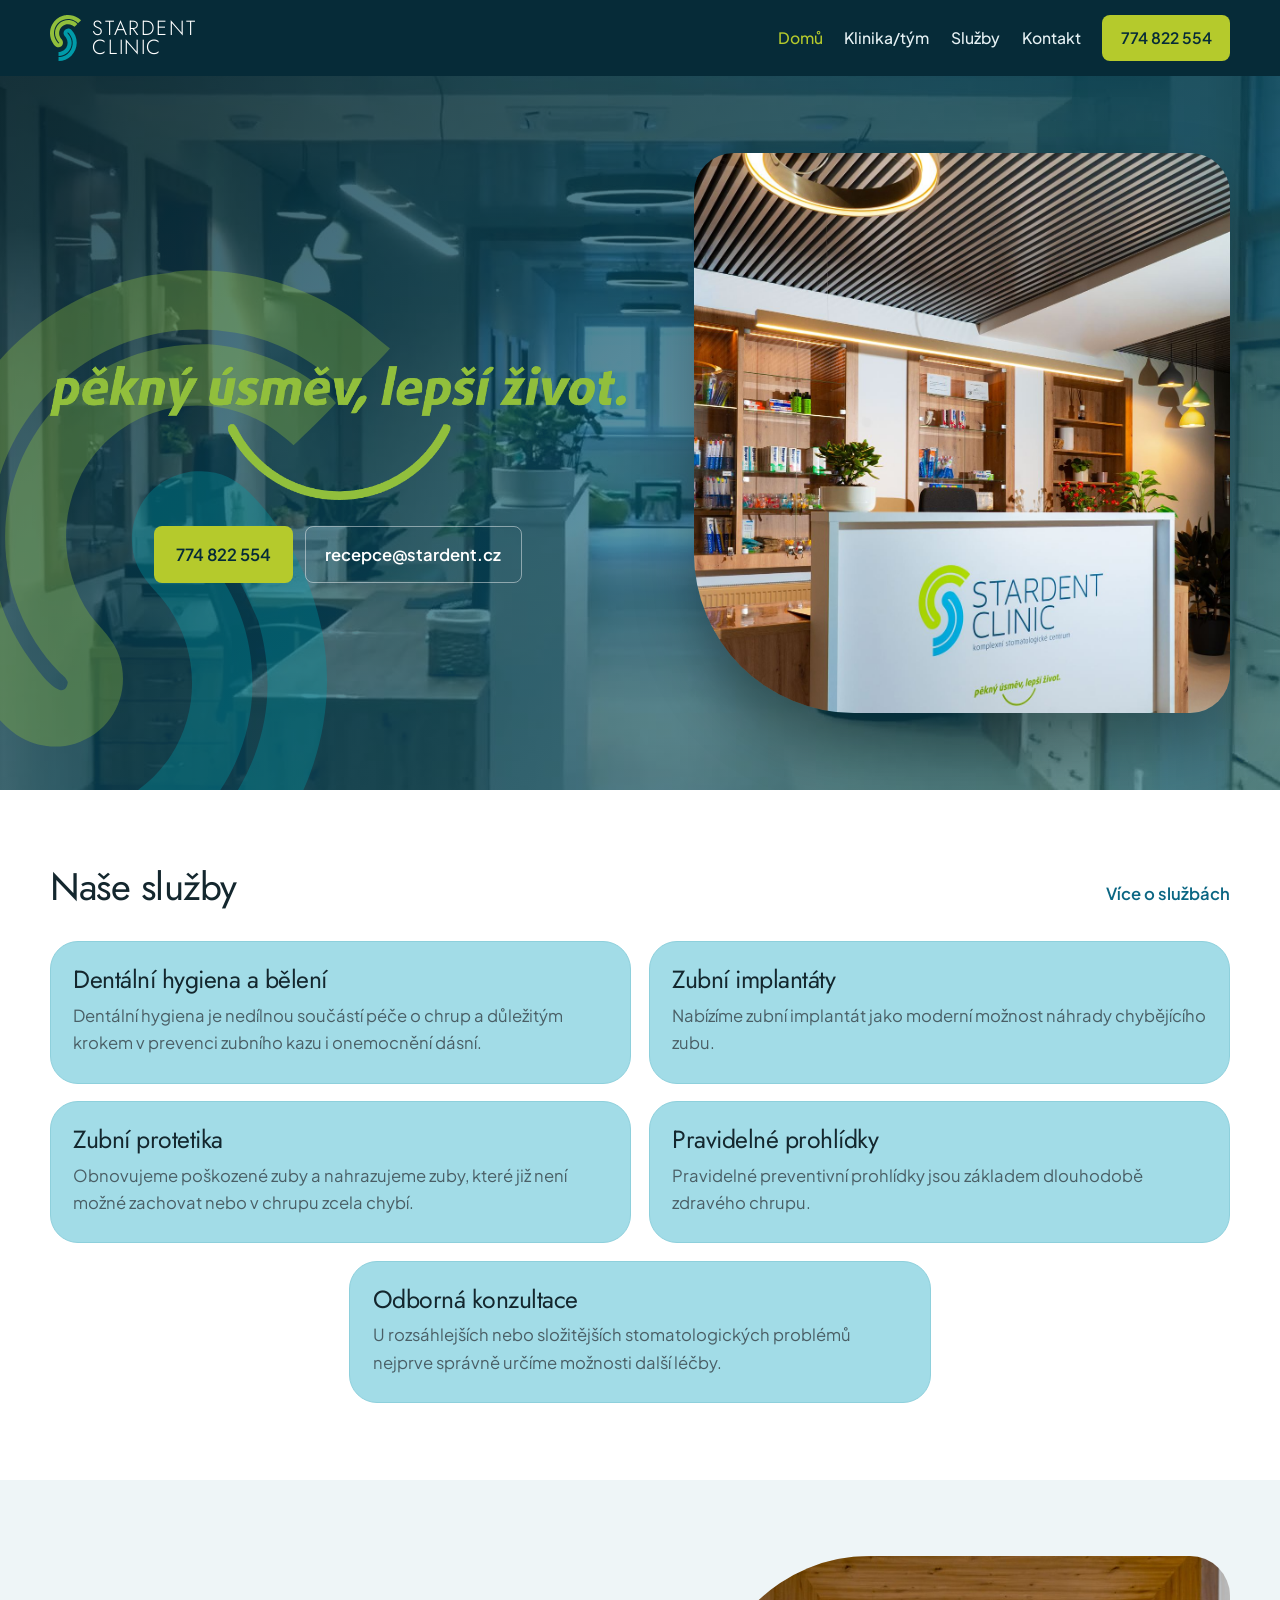
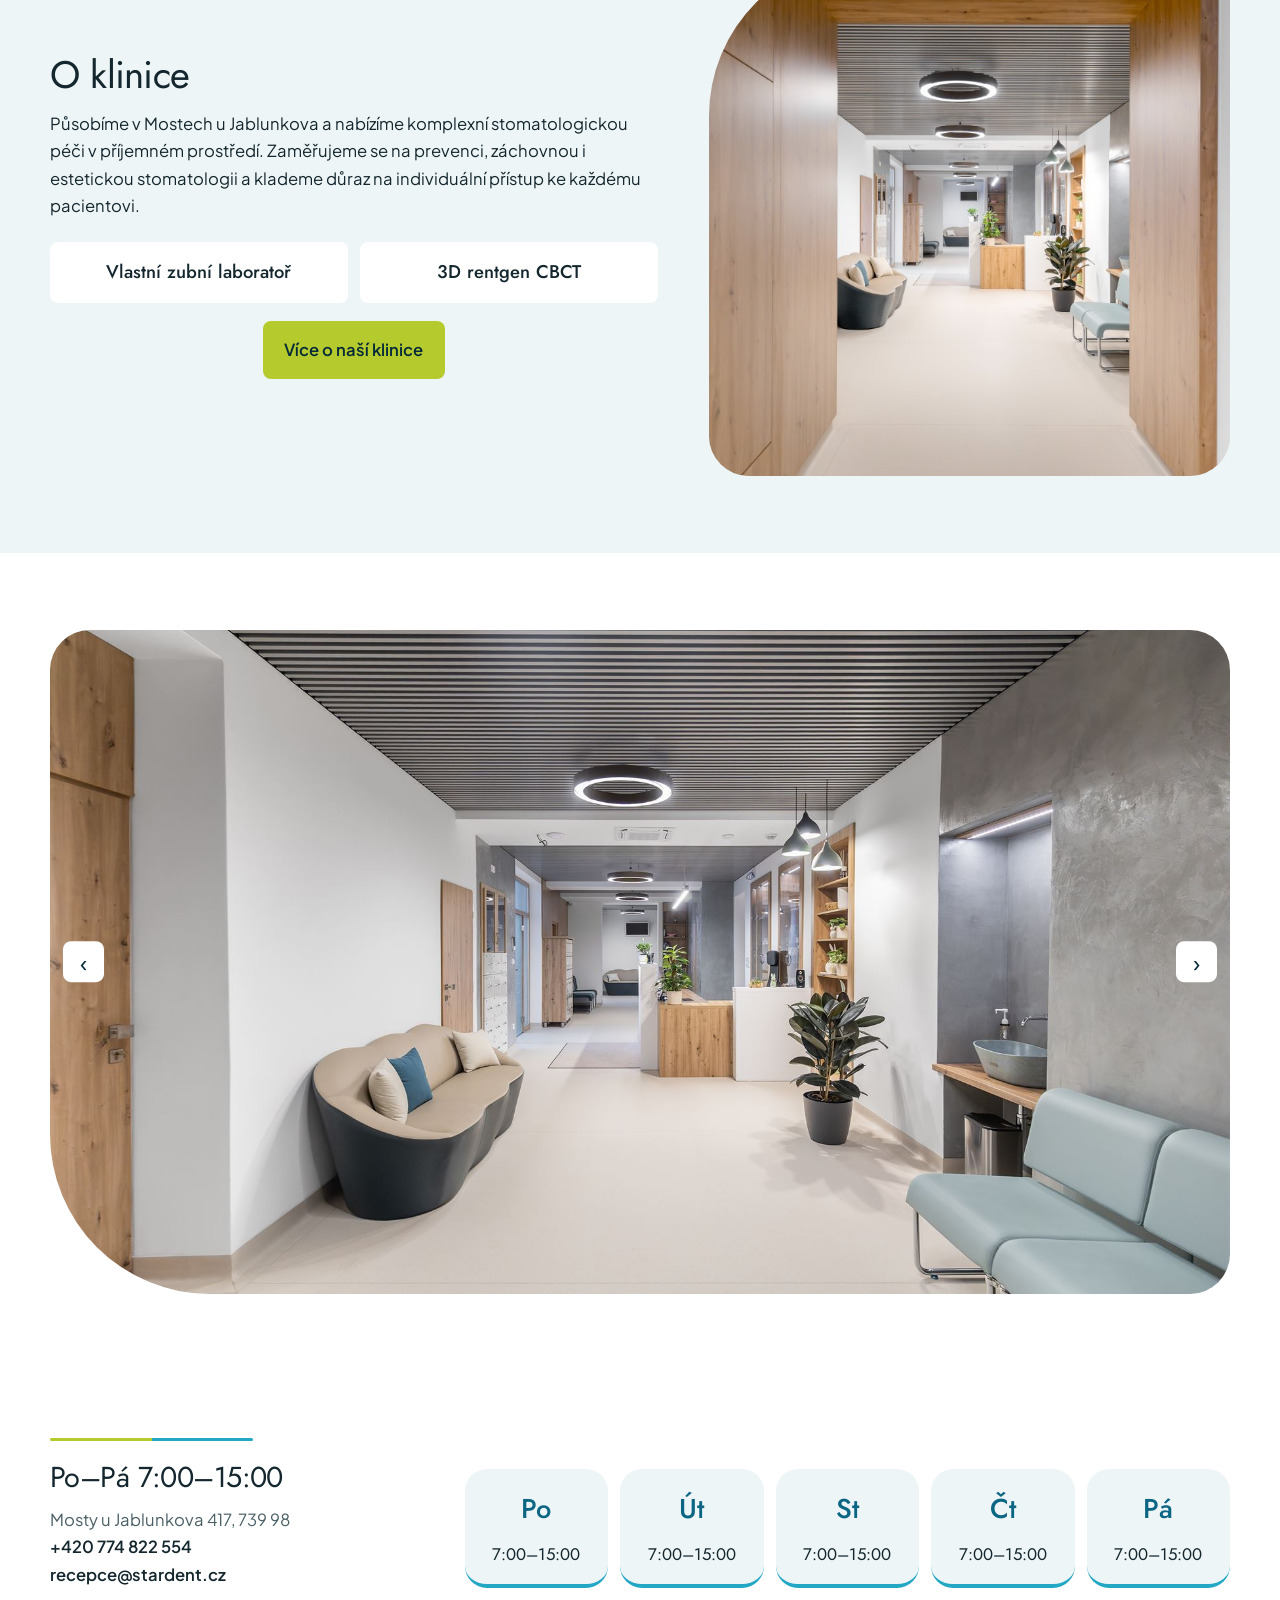
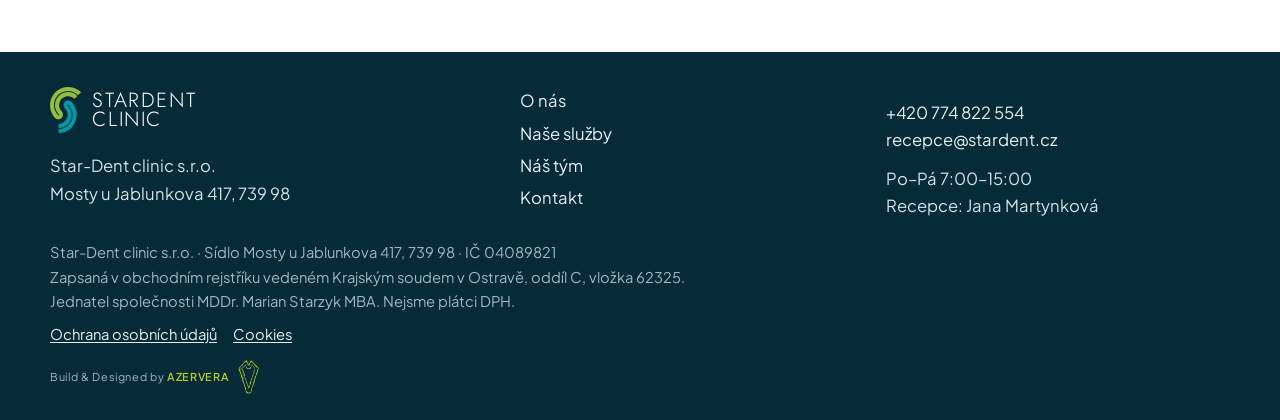
==== commit 189de42b: "Nechat v hero starou fotku a video a střídání přesunout k sekci o klinice. Co-authored-by: Cursor <c" ====
--- a/index.html
+++ b/index.html
@@ -44,15 +44,14 @@
         </div>
       </div>
       <figure class="home-hero-photo">
-        <img src="img/hero-rentgen.jpg" alt="3D rentgen na klinice">
-        <img src="img/hero-klinika.jpg" alt="">
+        <img src="img/recepce.jpg" alt="Recepce Star-Dent clinic v Mostech u Jablunkova">
       </figure>
     </section>
     <section class="band">
       <div class="wrap">
         <div class="section-label">
           <h2>Naše služby</h2>
-          <a class="linkish" href="sluzby.html">Všechny služby</a>
+          <a class="linkish" href="sluzby.html">Více o službách</a>
         </div>
         <div class="svc-list">
           <a class="svc-row" href="dentalni-hygiena.html">
@@ -89,16 +88,12 @@
           </div>
           <p class="facts-more"><a class="btn" href="o-nas.html">Více o naší klinice</a></p>
         </div>
-        <figure>
-          <img src="img/chodba.jpg" alt="Chodba kliniky směrem k recepci a čekárně">
+        <figure class="clinic-photo">
+          <img src="img/hero-rentgen.jpg" alt="3D rentgen na klinice">
+          <img src="img/hero-klinika.jpg" alt="">
         </figure>
       </div>
     </section>
-    <figure class="walk">
-      <video autoplay muted loop playsinline preload="metadata" disablepictureinpicture poster="img/uvod-poster.jpg" aria-label="Prohlídka kliniky">
-        <source src="img/uvod.mp4" type="video/mp4">
-      </video>
-    </figure>
     <section class="band home-gallery" id="fotogalerie" aria-label="Fotogalerie">
       <div class="wrap">
         <div class="slideshow">
--- a/css/site.css
+++ b/css/site.css
@@ -203,6 +203,20 @@
   80% { transform: translate3d(-10px, 6px, 0) rotate(-1deg); }
   100% { transform: translate3d(0, 0, 0) rotate(-3deg); }
 }
+@keyframes nav-pop {
+  0% { opacity: 0; transform: translateY(22px) scale(0.9); }
+  62% { opacity: 1; transform: translateY(-6px) scale(1.04); }
+  100% { opacity: 1; transform: translateY(0) scale(1); }
+}
+@keyframes nav-out {
+  0% { opacity: 1; transform: translateY(0) scale(1); }
+  100% { opacity: 0; transform: translateY(14px) scale(0.96); }
+}
+@keyframes nav-mark {
+  0% { opacity: 0; transform: translateY(22px) scale(0.88); }
+  62% { opacity: 0.42; transform: translateY(-6px) scale(1.05); }
+  100% { opacity: 0.32; transform: translateY(0) scale(1); }
+}
 .home-hero-copy, .home-hero-photo { position: relative; z-index: 2; min-width: 0; }
 .home-hero-copy {
   display: grid;
@@ -256,11 +270,12 @@
   width: 100%;
   height: min(560px, 70vh);
   object-fit: cover;
-  object-position: center;
+  object-position: center 22%;
   border-radius: 40px 40px 40px 160px;
   box-shadow: 0 30px 60px rgba(0,0,0,.28);
 }
-.home-hero-photo img + img {
+.clinic-photo { position: relative; margin: 0; }
+.clinic-photo img + img {
   position: absolute;
   inset: 0;
   width: 100%;
@@ -644,16 +659,10 @@
   width: clamp(112px, 16vw, 164px);
   aspect-ratio: 1;
   border-radius: 50%;
-  display: grid;
-  place-items: center;
-  background:
-    radial-gradient(circle at 50% 42%, #0E7494 0%, #062B38 72%);
-  color: var(--lime);
-  font-family: var(--display);
-  font-weight: 500;
-  font-size: clamp(1.35rem, 2vw, 1.7rem);
-  letter-spacing: 0.08em;
-}
+  overflow: hidden;
+  background: #d7eef5;
+}
+.doc-photo img { width: 100%; height: 100%; object-fit: cover; display: block; }
 #tym, #fotogalerie { scroll-margin-top: calc(var(--header) + 0.8rem); }
 #tym h2 { font-size: clamp(2rem, 3vw, 3rem); }
 .staff-label { margin-top: 2.4rem; }
@@ -828,8 +837,8 @@
 .credit {
   display: flex;
   align-items: center;
-  justify-content: space-between;
-  gap: 1rem;
+  justify-content: flex-start;
+  gap: 0.55rem;
   margin-top: 0.85rem;
 }
 .credit p {
@@ -873,7 +882,7 @@
   }
   .nav-toggle { display: inline-flex; margin-left: auto; position: relative; z-index: 2; }
   .site-nav {
-    display: none;
+    display: flex;
     position: fixed;
     left: 0;
     right: 0;
@@ -886,22 +895,56 @@
     padding: 0.6rem var(--pad) 1.4rem;
     gap: 0;
     overflow: auto;
-  }
-  .site-nav.is-open { display: flex; }
-  .site-nav a { padding: 0.9rem 0; border-bottom: 1px solid rgba(255,255,255,.12); }
-  .site-nav.is-open::after {
+    visibility: hidden;
+    pointer-events: none;
+    transform: translateY(-18px);
+    transition: transform 0.42s ease, visibility 0s linear 0.42s;
+  }
+  .site-nav.is-open,
+  .site-nav.is-closing { visibility: visible; }
+  .site-nav.is-open {
+    pointer-events: auto;
+    transform: translateY(0);
+    transition: transform 0.55s cubic-bezier(0.22, 1.45, 0.36, 1), visibility 0s;
+  }
+  .site-nav.is-closing {
+    pointer-events: none;
+    transform: translateY(-14px);
+  }
+  .site-nav a {
+    padding: 0.9rem 0;
+    border-bottom: 1px solid rgba(255,255,255,.12);
+    opacity: 0;
+  }
+  .site-nav.is-open a { animation: nav-pop 0.64s cubic-bezier(0.22, 1.4, 0.36, 1) forwards; }
+  .site-nav.is-open a:nth-child(1) { animation-delay: 0.04s; }
+  .site-nav.is-open a:nth-child(2) { animation-delay: 0.1s; }
+  .site-nav.is-open a:nth-child(3) { animation-delay: 0.16s; }
+  .site-nav.is-open a:nth-child(4) { animation-delay: 0.22s; }
+  .site-nav.is-open a:nth-child(5) { animation-delay: 0.28s; }
+  .site-nav.is-closing a { animation: nav-out 0.28s ease forwards; }
+  .site-nav.is-closing a:nth-child(1) { animation-delay: 0.12s; }
+  .site-nav.is-closing a:nth-child(2) { animation-delay: 0.09s; }
+  .site-nav.is-closing a:nth-child(3) { animation-delay: 0.06s; }
+  .site-nav.is-closing a:nth-child(4) { animation-delay: 0.03s; }
+  .site-nav.is-closing a:nth-child(5) { animation-delay: 0s; }
+  .site-nav.is-open::after,
+  .site-nav.is-closing::after {
     content: "";
     display: block;
     width: min(210px, 48vw);
     height: min(250px, 34vh);
     margin: auto auto 0.4rem;
     background: url("../img/logo.svg") center / contain no-repeat;
-    opacity: 0.32;
     pointer-events: none;
     transform-origin: center;
-    animation: logo-float 64s ease-in-out infinite;
     flex: none;
   }
+  .site-nav.is-open::after {
+    opacity: 0;
+    animation: nav-mark 0.7s cubic-bezier(0.22, 1.5, 0.36, 1) 0.24s forwards, logo-float 64s ease-in-out 0.95s infinite;
+  }
+  .site-nav.is-closing::after { animation: nav-out 0.28s ease forwards; }
   .nav-cta { margin-top: 0.8rem; text-align: center; border-bottom: 0 !important; }
   .home-hero, .split, .stage-a, .stage-b, .consult, .contact-grid, .booklet, .systems, .catalog a.row, .catalog a.row:nth-child(even), .news-row, .trio, .week-grid {
     grid-template-columns: 1fr;
@@ -912,7 +955,7 @@
     padding: 0.85rem var(--pad) 1.8rem;
     gap: 1.15rem;
   }
-  .home-hero-photo { order: -1; margin: 0; }
+  .home-hero-photo { display: none; }
   .home-hero-copy {
     display: flex;
     flex-direction: column;
@@ -953,10 +996,22 @@
 @media (prefers-reduced-motion: reduce) {
   html { scroll-behavior: auto; }
   .home-hero::before,
-  .home-hero-photo img + img,
-  .site-nav.is-open::after { animation: none; }
+  .clinic-photo img + img,
+  .site-nav,
+  .site-nav a,
+  .site-nav.is-open,
+  .site-nav.is-open a,
+  .site-nav.is-closing,
+  .site-nav.is-closing a,
+  .site-nav.is-open::after,
+  .site-nav.is-closing::after {
+    animation: none;
+    transition: none;
+  }
+  .site-nav.is-open a,
+  .site-nav.is-open::after { opacity: 1; transform: none; }
   .hero-bg { display: none; }
-  .home-hero-photo img + img { opacity: 0; }
+  .clinic-photo img + img { opacity: 0; }
   .about-hero .about-bw { display: none; }
   .about-hero .about-color {
     position: static;
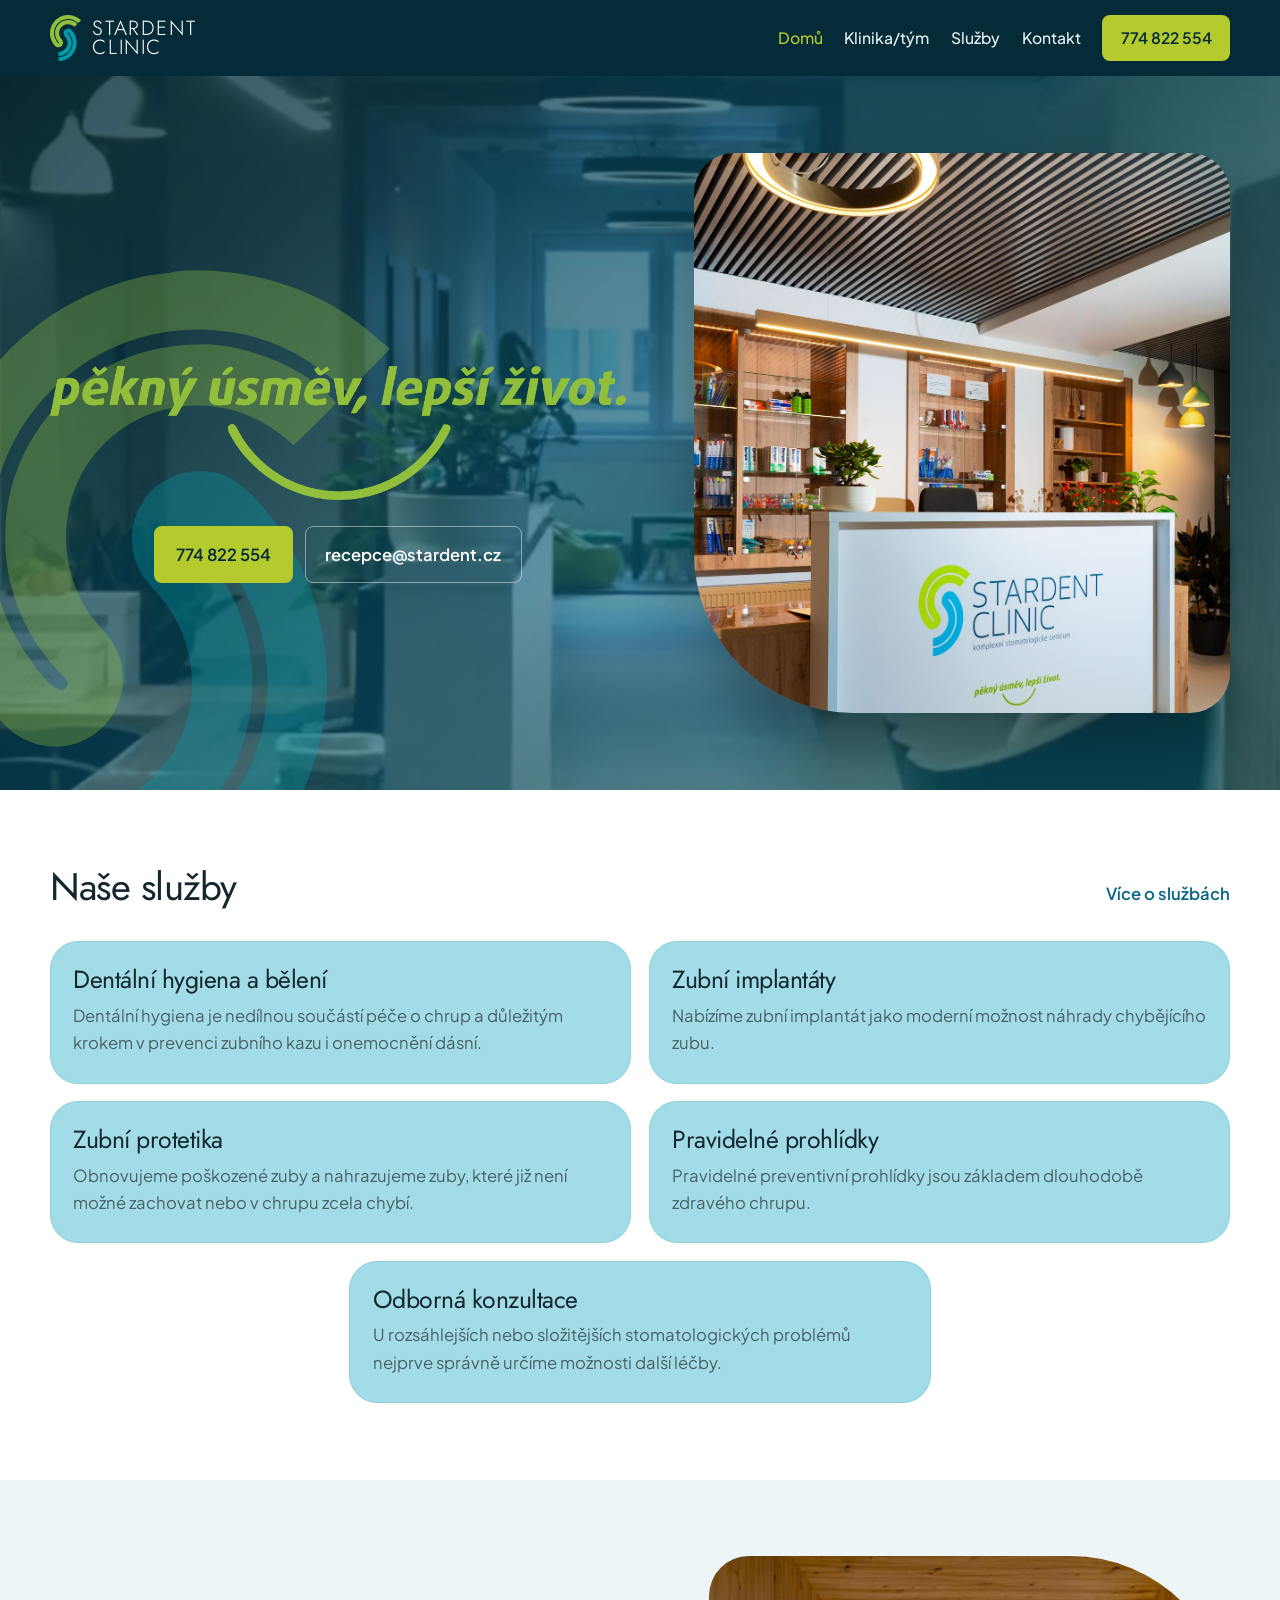
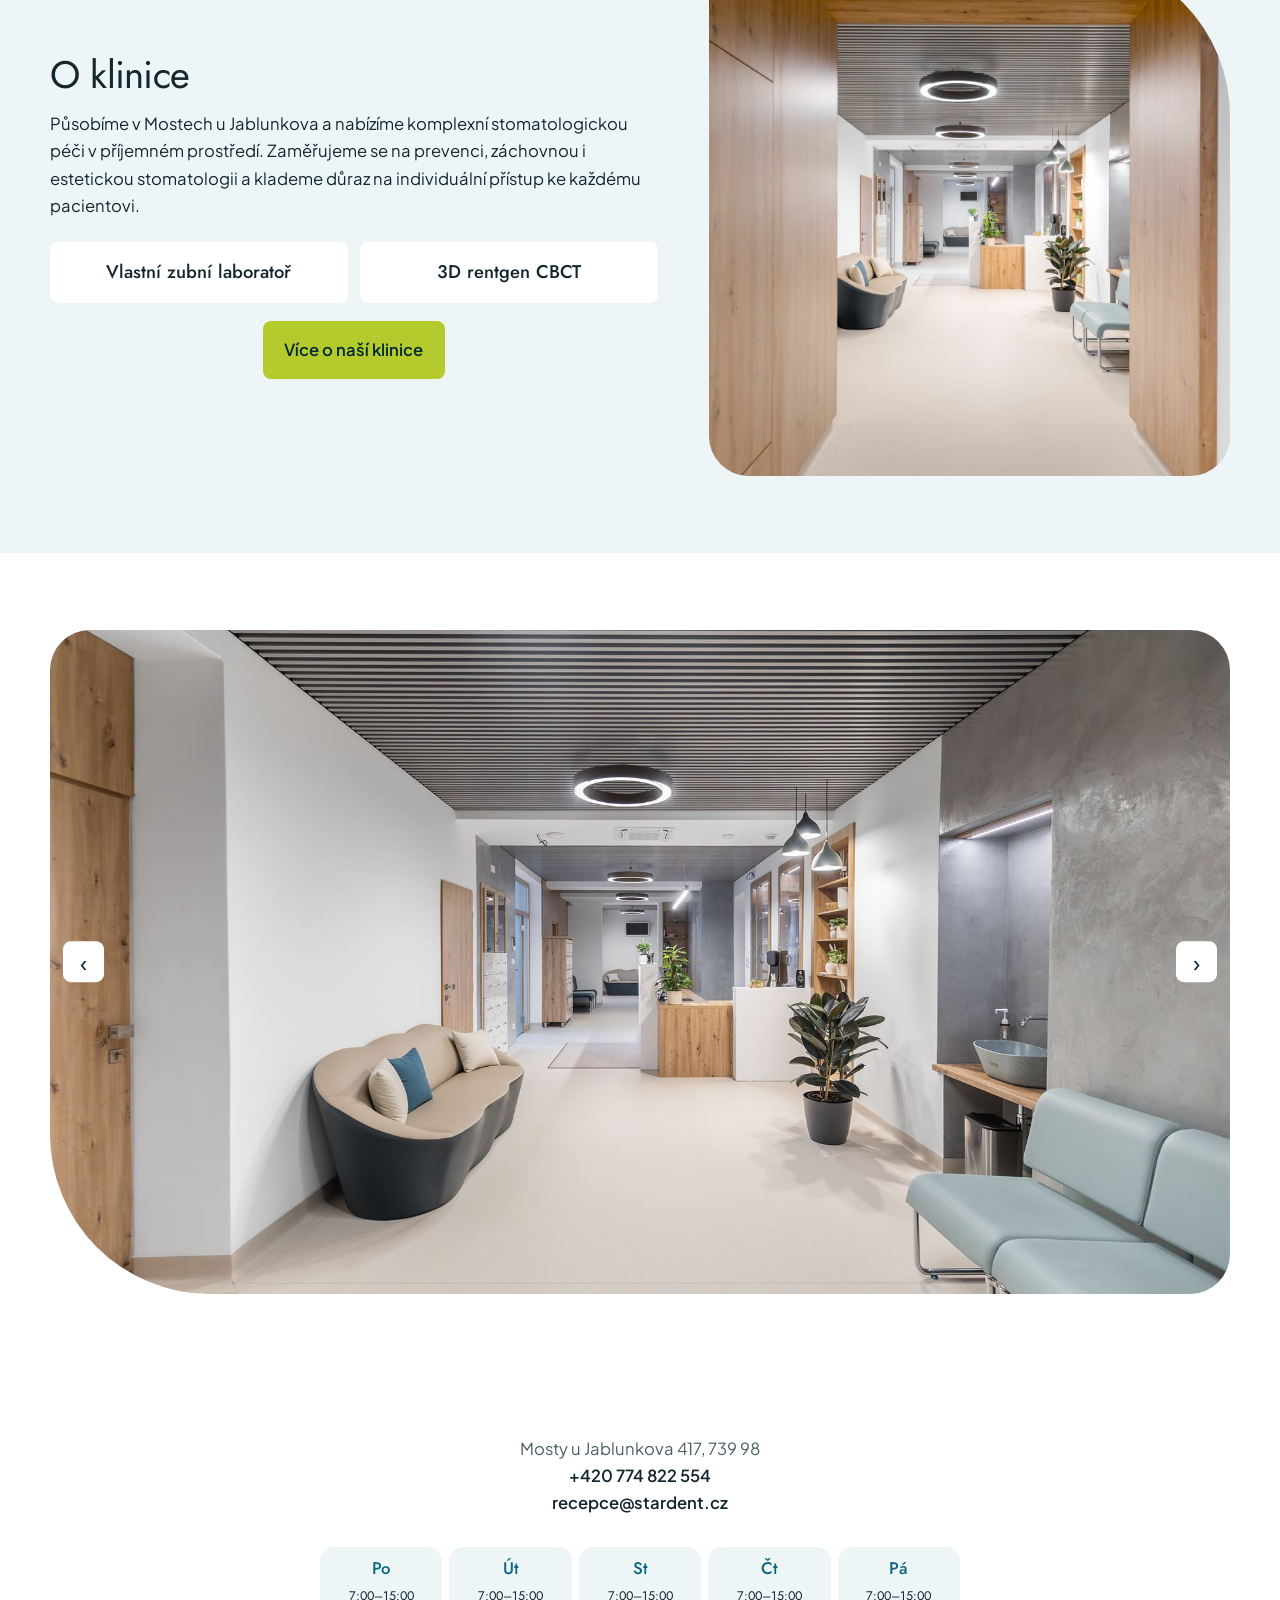
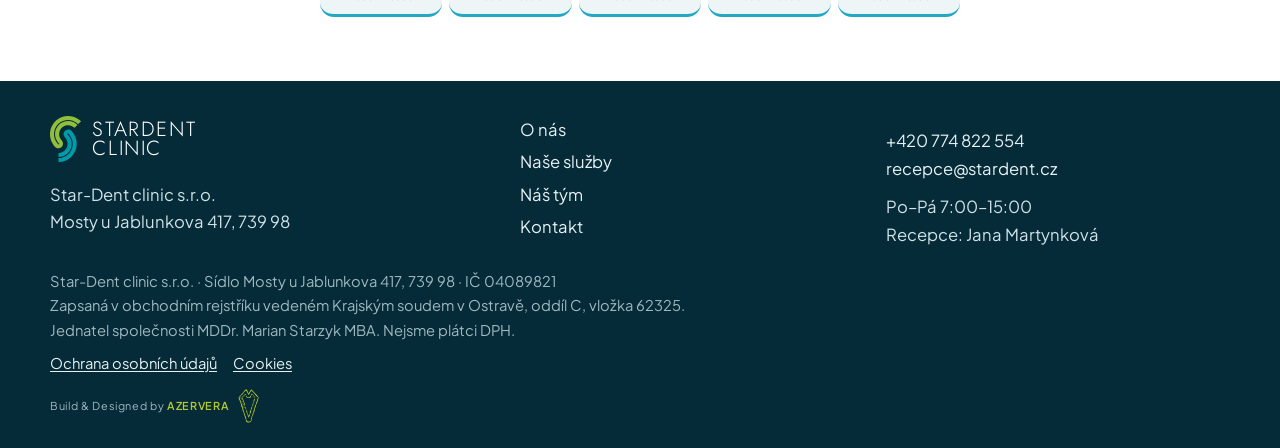
==== commit 3b8e3420: "Srovnat kliniku a kontakt, sundat .html z adres a nechat jen malé kartičky hodin. Co-authored-by: Cu" ====
--- a/index.html
+++ b/index.html
@@ -15,16 +15,16 @@
   <a class="skip" href="#obsah">Přejít k obsahu</a>
   <header class="site-header">
     <div class="header-bar">
-      <a class="brand" href="index.html">
+      <a class="brand" href="/">
         <img class="logo-mark" src="img/logo.svg" alt="">
         <span class="logo-type">STARDENT<small>CLINIC</small></span>
       </a>
       <button class="nav-toggle" type="button" aria-expanded="false" aria-controls="menu">Menu</button>
       <nav id="menu" class="site-nav">
-        <a href="index.html" aria-current="page">Domů</a>
-        <a href="o-nas.html">Klinika/tým</a>
-        <a href="sluzby.html">Služby</a>
-        <a href="kontakt.html">Kontakt</a>
+        <a href="/" aria-current="page">Domů</a>
+        <a href="/o-nas">Klinika/tým</a>
+        <a href="/sluzby">Služby</a>
+        <a href="/kontakt">Kontakt</a>
       <a class="nav-cta" href="tel:+420774822554">774 822 554</a>
       </nav>
     </div>
@@ -51,26 +51,26 @@
       <div class="wrap">
         <div class="section-label">
           <h2>Naše služby</h2>
-          <a class="linkish" href="sluzby.html">Více o službách</a>
+          <a class="linkish" href="/sluzby">Více o službách</a>
         </div>
         <div class="svc-list">
-          <a class="svc-row" href="dentalni-hygiena.html">
+          <a class="svc-row" href="/dentalni-hygiena">
             <h3>Dentální hygiena a bělení</h3>
             <p>Dentální hygiena je nedílnou součástí péče o chrup a důležitým krokem v prevenci zubního kazu i onemocnění dásní.</p>
           </a>
-          <a class="svc-row" href="zubni-implantaty.html">
+          <a class="svc-row" href="/zubni-implantaty">
             <h3>Zubní implantáty</h3>
             <p>Nabízíme zubní implantát jako moderní možnost náhrady chybějícího zubu.</p>
           </a>
-          <a class="svc-row" href="zubni-protetika.html">
+          <a class="svc-row" href="/zubni-protetika">
             <h3>Zubní protetika</h3>
             <p>Obnovujeme poškozené zuby a nahrazujeme zuby, které již není možné zachovat nebo v chrupu zcela chybí.</p>
           </a>
-          <a class="svc-row" href="pravidelne-prohlidky.html">
+          <a class="svc-row" href="/pravidelne-prohlidky">
             <h3>Pravidelné prohlídky</h3>
             <p>Pravidelné preventivní prohlídky jsou základem dlouhodobě zdravého chrupu.</p>
           </a>
-          <a class="svc-row" href="odborna-konzultace.html">
+          <a class="svc-row" href="/odborna-konzultace">
             <h3>Odborná konzultace</h3>
             <p>U rozsáhlejších nebo složitějších stomatologických problémů nejprve správně určíme možnosti další léčby.</p>
           </a>
@@ -86,7 +86,7 @@
             <div><strong>Vlastní zubní laboratoř</strong></div>
             <div><strong>3D rentgen CBCT</strong></div>
           </div>
-          <p class="facts-more"><a class="btn" href="o-nas.html">Více o naší klinice</a></p>
+          <p class="facts-more"><a class="btn" href="/o-nas">Více o naší klinice</a></p>
         </div>
         <figure class="clinic-photo">
           <img src="img/hero-rentgen.jpg" alt="3D rentgen na klinice">
@@ -115,13 +115,9 @@
         </div>
       </div>
     </section>
-    <section class="week-band" aria-labelledby="hodiny">
+    <section class="week-band" aria-label="Ordinační hodiny">
       <div class="wrap week-grid">
-      <div>
-        <p class="kicker">Ordinační hodiny</p>
-        <h2 id="hodiny">Po–Pá 7:00–15:00</h2>
         <p class="where">Mosty u Jablunkova 417, 739 98<br><a href="tel:+420774822554">+420 774 822 554</a><br><a href="mailto:recepce@stardent.cz">recepce@stardent.cz</a></p>
-      </div>
       <ol class="week">
         <li><span class="day">Po</span><span class="time">7:00–15:00</span></li>
         <li><span class="day">Út</span><span class="time">7:00–15:00</span></li>
@@ -150,10 +146,10 @@
         <p>Star-Dent clinic s.r.o.<br>Mosty u Jablunkova 417, 739 98</p>
       </div>
       <nav aria-label="Patička">
-        <a href="o-nas.html">O nás</a>
-        <a href="sluzby.html">Naše služby</a>
-        <a href="o-nas.html#tym">Náš tým</a>
-        <a href="kontakt.html">Kontakt</a>
+        <a href="/o-nas">O nás</a>
+        <a href="/sluzby">Naše služby</a>
+        <a href="/o-nas#tym">Náš tým</a>
+        <a href="/kontakt">Kontakt</a>
       </nav>
       <div>
         <p><a href="tel:+420774822554">+420 774 822 554</a><br><a href="mailto:recepce@stardent.cz">recepce@stardent.cz</a></p>
@@ -164,7 +160,7 @@
       <p>Star-Dent clinic s.r.o. · Sídlo Mosty u Jablunkova 417, 739 98 · IČ 04089821<br>
       Zapsaná v obchodním rejstříku vedeném Krajským soudem v Ostravě, oddíl C, vložka 62325.<br>
       Jednatel společnosti MDDr. Marian Starzyk MBA. Nejsme plátci DPH.</p>
-      <p class="fine-links"><a href="ochrana-osobnich-udaju.html">Ochrana osobních údajů</a><a href="cookies.html">Cookies</a></p>
+      <p class="fine-links"><a href="/ochrana-osobnich-udaju">Ochrana osobních údajů</a><a href="/cookies">Cookies</a></p>
     </div>
     <div class="wrap credit">
       <p>Build &amp; Designed by <strong>AZERVERA</strong></p>
--- a/css/site.css
+++ b/css/site.css
@@ -173,6 +173,13 @@
   z-index: 0;
   pointer-events: none;
 }
+@media (min-width: 981px) {
+  .hero-bg {
+    top: -36%;
+    bottom: auto;
+    height: 172%;
+  }
+}
 .home-hero::before {
   content: "";
   position: absolute;
@@ -210,7 +217,11 @@
 }
 @keyframes nav-out {
   0% { opacity: 1; transform: translateY(0) scale(1); }
-  100% { opacity: 0; transform: translateY(14px) scale(0.96); }
+  100% { opacity: 0; transform: translateY(-22px) scale(0.98); }
+}
+@keyframes nav-logo-out {
+  0% { opacity: 0.32; }
+  100% { opacity: 0; }
 }
 @keyframes nav-mark {
   0% { opacity: 0; transform: translateY(22px) scale(0.88); }
@@ -290,37 +301,39 @@
 .week-band { background: #fff; padding: clamp(2.4rem, 5vw, 4.2rem) 0; }
 .week-grid {
   display: grid;
-  grid-template-columns: 0.8fr 1.6fr;
-  gap: 2rem;
-  align-items: end;
-}
-.week-grid h2 { font-size: clamp(1.8rem, 2.2vw, 2.6rem); }
-.where { margin-top: 0.8rem; color: var(--muted); }
+  justify-items: center;
+  text-align: center;
+  gap: 1rem;
+}
+.where { color: var(--muted); }
 .where a { color: var(--ink); font-weight: 600; text-decoration: none; }
 .week {
   list-style: none;
   display: grid;
   grid-template-columns: repeat(5, 1fr);
-  gap: 0.75rem;
+  gap: 0.45rem;
+  width: min(640px, 100%);
+  margin: 0.85rem auto 0;
 }
 .week li {
   background: var(--paper);
-  border-radius: 22px;
-  padding: 1.1rem 0.4rem 1rem;
+  border-radius: 14px;
+  padding: 0.55rem 0.2rem 0.45rem;
   text-align: center;
-  border-bottom: 4px solid var(--cyan);
+  border-bottom: 3px solid var(--cyan);
   display: flex;
   flex-direction: column;
-  gap: 0.55rem;
+  align-items: center;
+  gap: 0.2rem;
 }
 .week li.is-today { background: var(--teal); border-color: var(--lime); }
 .week .day {
   font-family: var(--display);
-  font-size: 1.7rem;
+  font-size: clamp(0.85rem, 2.4vw, 1.05rem);
   font-weight: 500;
   color: var(--teal);
 }
-.week .time { font-family: var(--display); font-size: 1.05rem; }
+.week .time { font-family: var(--display); font-size: clamp(0.62rem, 2.1vw, 0.78rem); white-space: nowrap; }
 .week li.is-today .day { color: var(--lime); }
 .week li.is-today .time { color: #fff; }
 
@@ -338,6 +351,9 @@
   object-fit: cover;
 }
 .split img { height: min(520px, 70vw); }
+@media (min-width: 981px) {
+  .clinic-photo img { border-radius: 40px 160px 40px 40px; }
+}
 .prose p + p, .dek + .dek { margin-top: 1rem; }
 .prose h2, .section-label h2 { font-size: clamp(2rem, 3vw, 3rem); margin-bottom: 0.9rem; }
 .facts {
@@ -498,7 +514,7 @@
   mask-position: center;
   -webkit-mask-size: 0% 0%;
   mask-size: 0% 0%;
-  animation: ink 2.7s cubic-bezier(.16, .7, .2, 1) .12s forwards;
+  animation: ink 8s cubic-bezier(.16, .7, .2, 1) .2s forwards;
 }
 @keyframes ink {
   to {
@@ -664,20 +680,22 @@
 }
 .doc-photo img { width: 100%; height: 100%; object-fit: cover; display: block; }
 #tym, #fotogalerie { scroll-margin-top: calc(var(--header) + 0.8rem); }
-#tym h2 { font-size: clamp(2rem, 3vw, 3rem); }
-.staff-label { margin-top: 2.4rem; }
+#tym h2 { font-size: clamp(2rem, 3vw, 3rem); text-align: center; }
+.staff-label { margin-top: 2.4rem; text-align: center; }
 .groups {
   display: grid;
   grid-template-columns: repeat(auto-fit, minmax(min(220px, 100%), 1fr));
   gap: 1.4rem;
   padding: 1.5rem 0 0.4rem;
+  text-align: center;
+  justify-items: center;
 }
 .groups h2 { font-size: clamp(1.15rem, 1.6vw, 1.4rem); margin-bottom: 0.6rem; }
 @media (min-width: 981px) {
   .groups h2 { min-height: 2.7em; }
 }
-.groups ul { list-style: none; }
-.groups li { padding: 0.4rem 0; border-top: 1px solid var(--line); }
+.groups ul { list-style: none; width: min(100%, 280px); }
+.groups li { padding: 0.4rem 0; border-top: 1px solid var(--line); text-align: center; }
 .staff { padding-top: 1.4rem; }
 
 .catalog a.row {
@@ -894,7 +912,7 @@
     align-items: stretch;
     padding: 0.6rem var(--pad) 1.4rem;
     gap: 0;
-    overflow: auto;
+    overflow: hidden;
     visibility: hidden;
     pointer-events: none;
     transform: translateY(-18px);
@@ -909,9 +927,12 @@
   }
   .site-nav.is-closing {
     pointer-events: none;
-    transform: translateY(-14px);
+    transform: translateY(-105%);
+    transition: transform 0.72s cubic-bezier(0.4, 0, 0.2, 1) 0.06s, visibility 0s linear 0.78s;
   }
   .site-nav a {
+    position: relative;
+    z-index: 1;
     padding: 0.9rem 0;
     border-bottom: 1px solid rgba(255,255,255,.12);
     opacity: 0;
@@ -922,29 +943,31 @@
   .site-nav.is-open a:nth-child(3) { animation-delay: 0.16s; }
   .site-nav.is-open a:nth-child(4) { animation-delay: 0.22s; }
   .site-nav.is-open a:nth-child(5) { animation-delay: 0.28s; }
-  .site-nav.is-closing a { animation: nav-out 0.28s ease forwards; }
-  .site-nav.is-closing a:nth-child(1) { animation-delay: 0.12s; }
-  .site-nav.is-closing a:nth-child(2) { animation-delay: 0.09s; }
-  .site-nav.is-closing a:nth-child(3) { animation-delay: 0.06s; }
-  .site-nav.is-closing a:nth-child(4) { animation-delay: 0.03s; }
+  .site-nav.is-closing a { animation: nav-out 0.5s cubic-bezier(0.4, 0, 0.2, 1) both; }
+  .site-nav.is-closing a:nth-child(1) { animation-delay: 0.18s; }
+  .site-nav.is-closing a:nth-child(2) { animation-delay: 0.12s; }
+  .site-nav.is-closing a:nth-child(3) { animation-delay: 0.08s; }
+  .site-nav.is-closing a:nth-child(4) { animation-delay: 0.04s; }
   .site-nav.is-closing a:nth-child(5) { animation-delay: 0s; }
   .site-nav.is-open::after,
   .site-nav.is-closing::after {
     content: "";
-    display: block;
-    width: min(210px, 48vw);
-    height: min(250px, 34vh);
-    margin: auto auto 0.4rem;
-    background: url("../img/logo.svg") center / contain no-repeat;
+    position: absolute;
+    left: -22vw;
+    bottom: -14vh;
+    width: 148vw;
+    height: calc(148vw * 601 / 406);
+    margin: 0;
+    background: url("../img/logo.svg") left bottom / 100% 100% no-repeat;
     pointer-events: none;
-    transform-origin: center;
-    flex: none;
+    transform-origin: left bottom;
+    z-index: 0;
   }
   .site-nav.is-open::after {
     opacity: 0;
     animation: nav-mark 0.7s cubic-bezier(0.22, 1.5, 0.36, 1) 0.24s forwards, logo-float 64s ease-in-out 0.95s infinite;
   }
-  .site-nav.is-closing::after { animation: nav-out 0.28s ease forwards; }
+  .site-nav.is-closing::after { animation: nav-logo-out 0.55s ease forwards; }
   .nav-cta { margin-top: 0.8rem; text-align: center; border-bottom: 0 !important; }
   .home-hero, .split, .stage-a, .stage-b, .consult, .contact-grid, .booklet, .systems, .catalog a.row, .catalog a.row:nth-child(even), .news-row, .trio, .week-grid {
     grid-template-columns: 1fr;
@@ -969,7 +992,7 @@
   .home-hero-photo img + img { height: 100%; }
   .systems { grid-template-columns: 1fr; }
   .systems li + li { border-left: 0; border-top: 1px solid rgba(255,255,255,.14); }
-  .contact-grid > div:first-child { border-radius: 28px 28px 28px 96px; }
+  .contact-grid > div:first-child { border-radius: 96px 28px 28px 28px; }
   .map, .map iframe { min-height: 320px; }
   .map { border-radius: 28px 28px 96px 28px; }
   .doc,
@@ -983,14 +1006,22 @@
   .doc:nth-child(even) .doc-copy p:last-child { margin-inline: auto; }
   .catalog a.row:nth-child(even) .row-copy,
   .catalog a.row:nth-child(even) .row-photo { order: initial; }
-  .week { grid-template-columns: 1fr; }
-  .week li { flex-direction: row; justify-content: space-between; align-items: center; text-align: left; padding: 0.85rem 1.1rem; border-bottom: 0; border-left: 4px solid var(--cyan); }
   .svc-list, .two-notes, .footer-grid, .person { grid-template-columns: 1fr; }
   .about-hero { -webkit-mask-image: linear-gradient(#000 0, #000 78%, transparent 100%); mask-image: linear-gradient(#000 0, #000 78%, transparent 100%); }
   .about-hero img { aspect-ratio: 5 / 4; object-view-box: inset(18% 8% 2% 8%); }
   .about-sheet { margin-top: -5.5rem; }
   .stage-a img, .stage-b img { min-height: 240px; }
   .split img { height: 280px; border-radius: 90px 28px 28px 28px; }
+  .facts {
+    grid-template-columns: minmax(0, 1.5fr) minmax(0, 1fr);
+    gap: 0.45rem;
+  }
+  .facts div { padding: 0.7rem 0.45rem; }
+  .facts strong {
+    font-size: clamp(0.68rem, 3.15vw, 0.95rem);
+    line-height: 1.2;
+    white-space: nowrap;
+  }
 }
 
 @media (prefers-reduced-motion: reduce) {
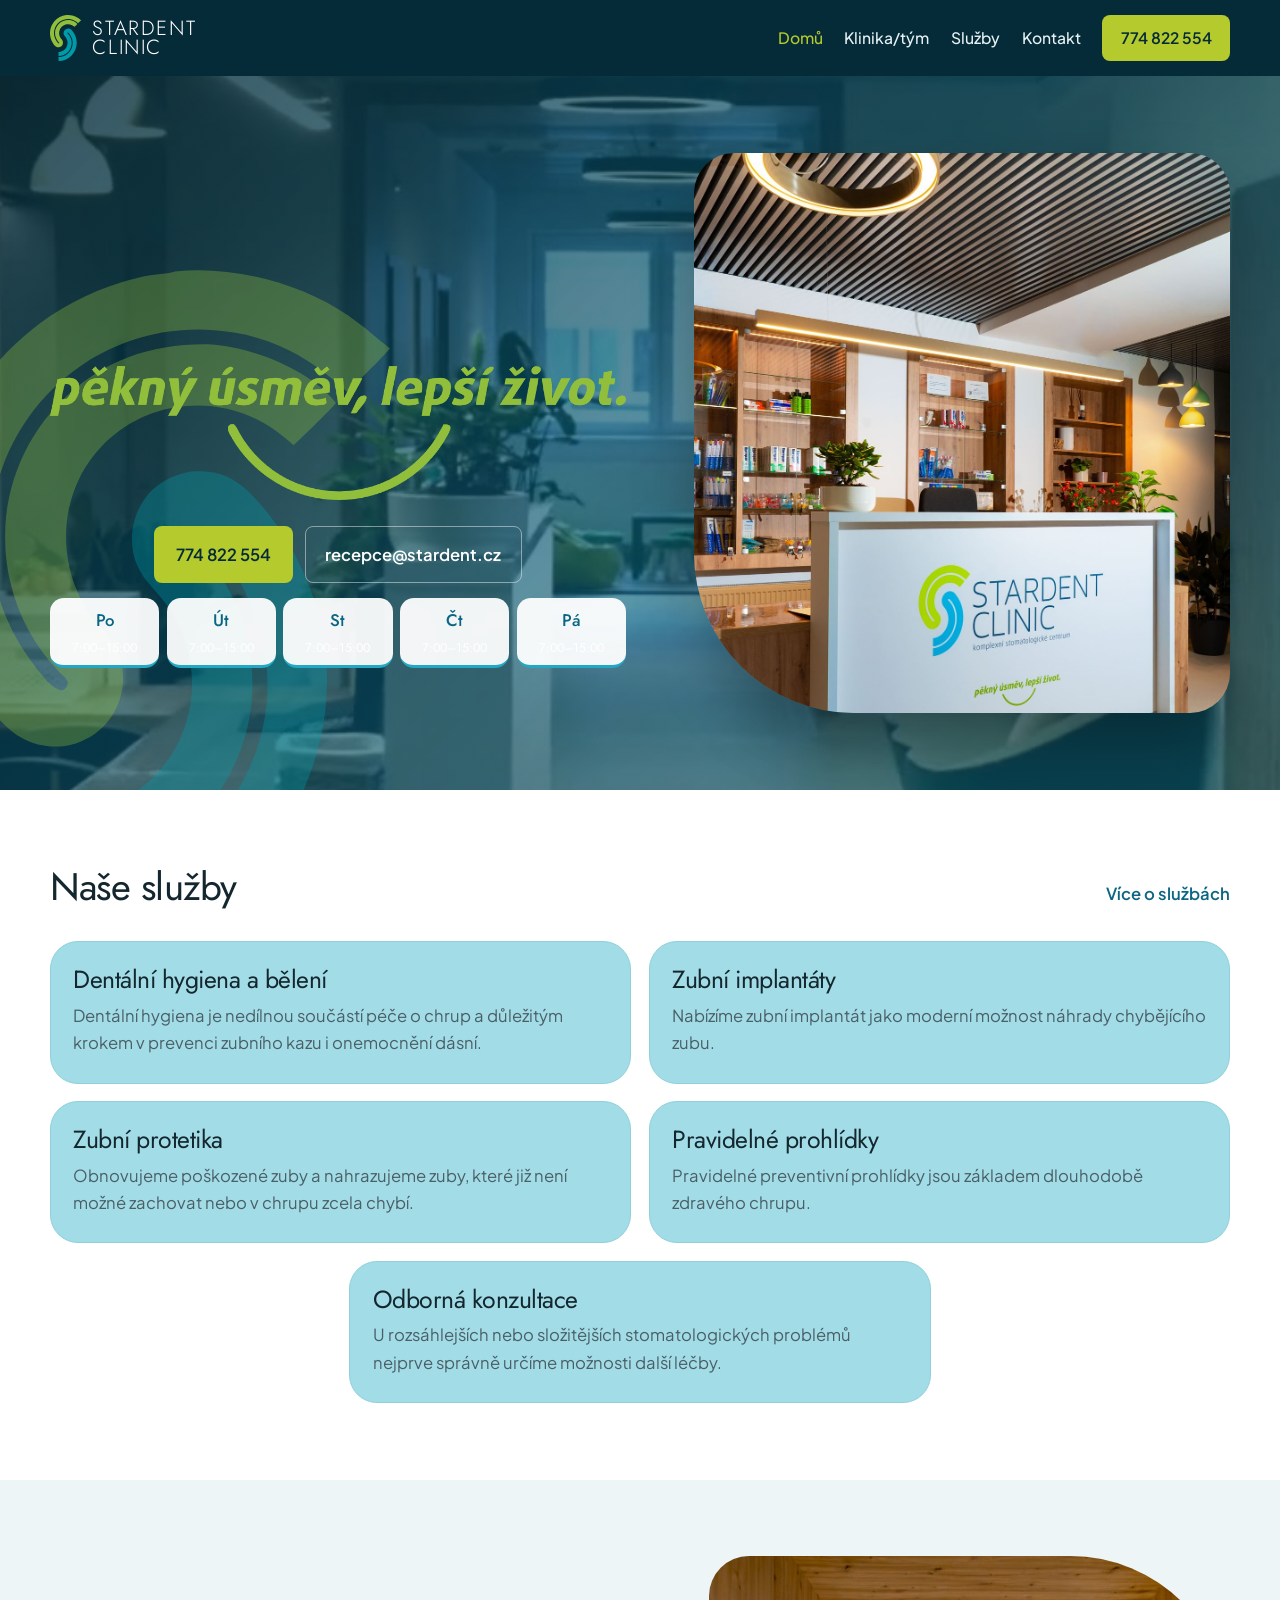
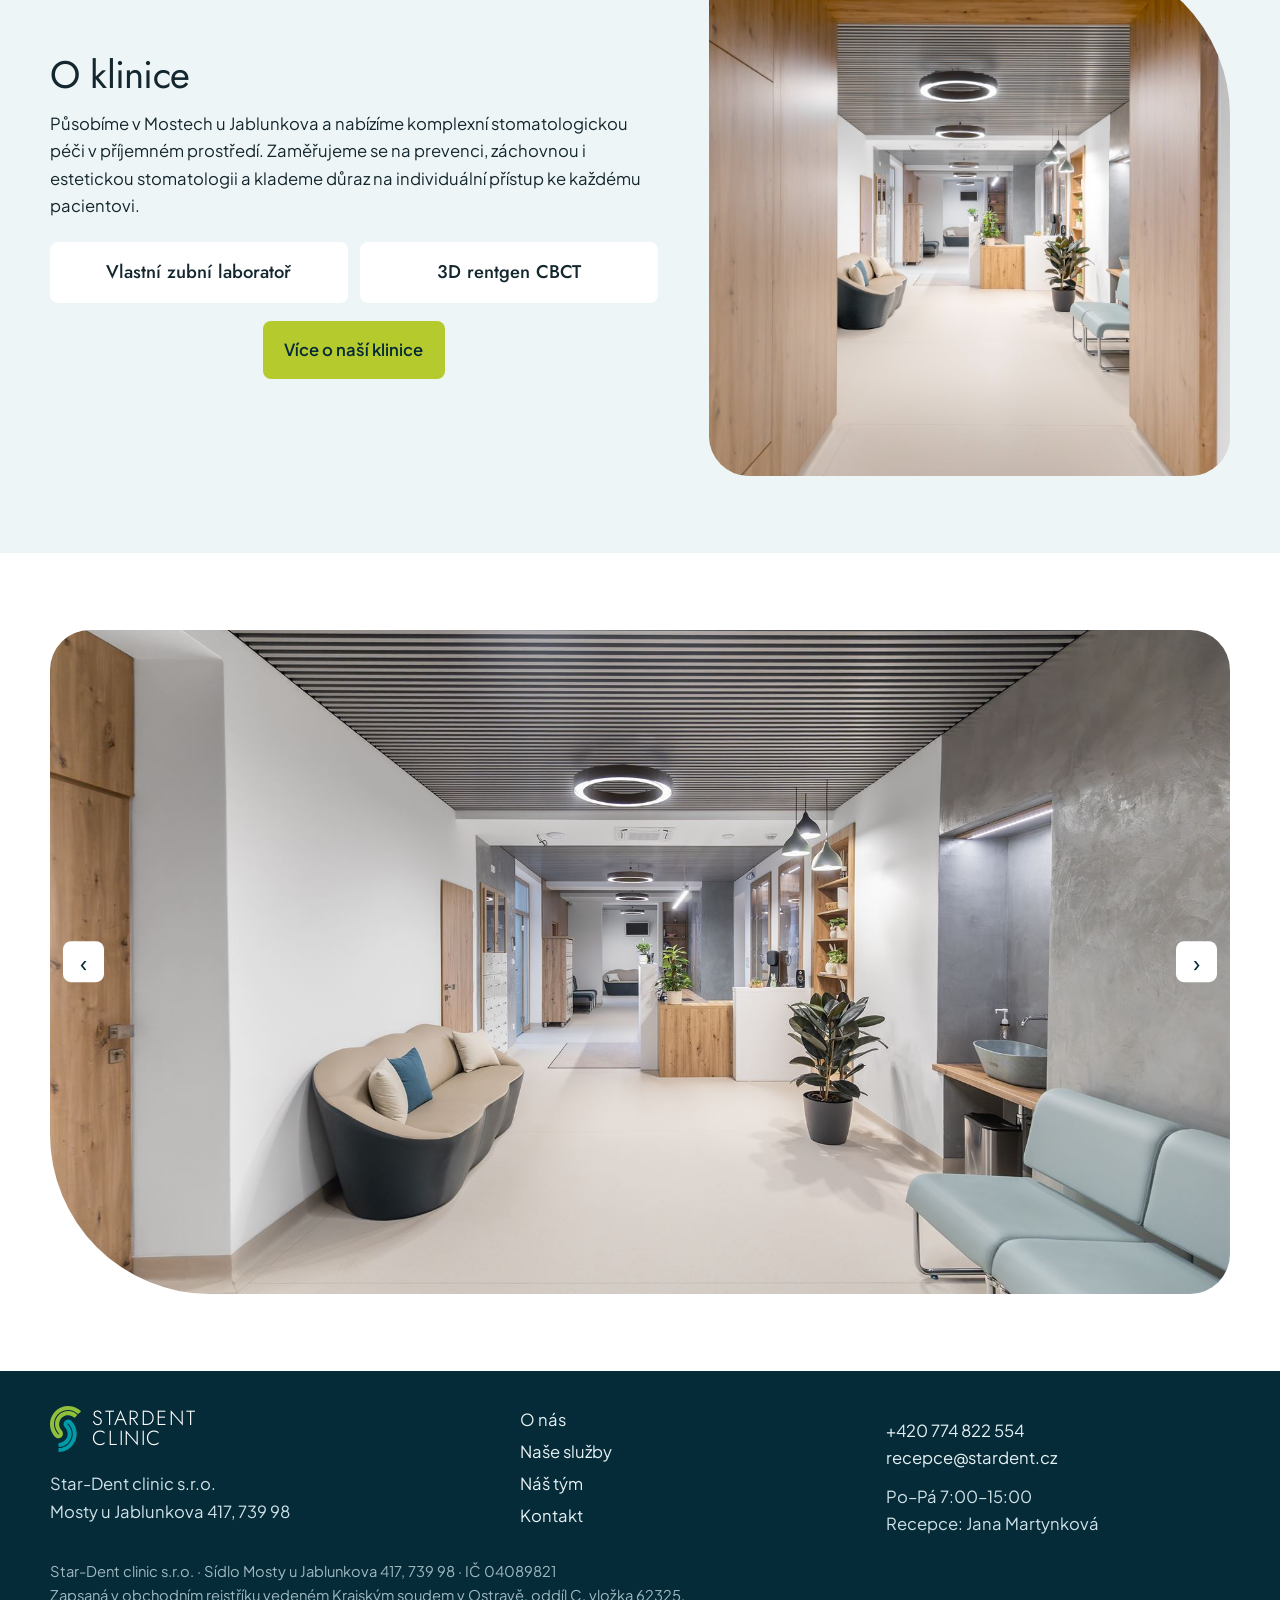
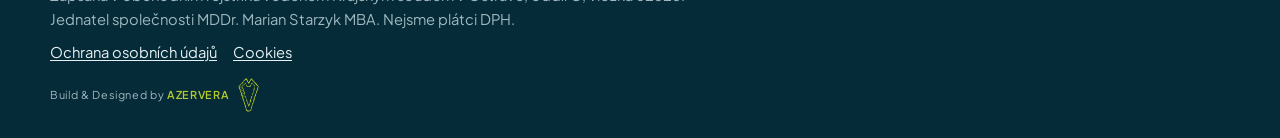
==== commit 57016c8b: "Dát otevírací dobu na úvod pod tlačítka v hero. Co-authored-by: Cursor <cursoragent@cursor.com>" ====
--- a/index.html
+++ b/index.html
@@ -38,9 +38,18 @@
       </video>
       <div class="home-hero-copy">
         <h1><img class="hero-slogan" src="img/pekny-usmev.png" alt="pěkný úsměv, lepší život."></h1>
-        <div class="hero-actions">
-          <a class="btn" href="tel:+420774822554">774 822 554</a>
-          <a class="linkish" href="mailto:recepce@stardent.cz">recepce@stardent.cz</a>
+        <div class="hero-follow">
+          <div class="hero-actions">
+            <a class="btn" href="tel:+420774822554">774 822 554</a>
+            <a class="linkish" href="mailto:recepce@stardent.cz">recepce@stardent.cz</a>
+          </div>
+          <ol class="week" aria-label="Ordinační hodiny">
+            <li><span class="day">Po</span><span class="time">7:00–15:00</span></li>
+            <li><span class="day">Út</span><span class="time">7:00–15:00</span></li>
+            <li><span class="day">St</span><span class="time">7:00–15:00</span></li>
+            <li><span class="day">Čt</span><span class="time">7:00–15:00</span></li>
+            <li><span class="day">Pá</span><span class="time">7:00–15:00</span></li>
+          </ol>
         </div>
       </div>
       <figure class="home-hero-photo">
@@ -115,18 +124,6 @@
         </div>
       </div>
     </section>
-    <section class="week-band" aria-label="Ordinační hodiny">
-      <div class="wrap week-grid">
-        <p class="where">Mosty u Jablunkova 417, 739 98<br><a href="tel:+420774822554">+420 774 822 554</a><br><a href="mailto:recepce@stardent.cz">recepce@stardent.cz</a></p>
-      <ol class="week">
-        <li><span class="day">Po</span><span class="time">7:00–15:00</span></li>
-        <li><span class="day">Út</span><span class="time">7:00–15:00</span></li>
-        <li><span class="day">St</span><span class="time">7:00–15:00</span></li>
-        <li><span class="day">Čt</span><span class="time">7:00–15:00</span></li>
-        <li><span class="day">Pá</span><span class="time">7:00–15:00</span></li>
-      </ol>
-      </div>
-    </section>
     <div class="lb" role="dialog" aria-modal="true" aria-label="Fotografie">
       <button class="lb-close" type="button">Zavřít</button>
       <button class="lb-prev" type="button">Předchozí</button>
--- a/css/site.css
+++ b/css/site.css
@@ -237,12 +237,15 @@
 }
 .home-hero h1 { grid-row: 2; align-self: center; max-width: 36rem; margin: 0; }
 .hero-slogan { display: block; width: 100%; height: auto; }
-.hero-actions {
+.hero-follow {
   grid-row: 3;
   align-self: start;
-  justify-self: start;
   width: 100%;
   max-width: 36rem;
+}
+.hero-actions {
+  align-self: start;
+  width: 100%;
   display: flex;
   flex-wrap: wrap;
   gap: 0.8rem;
@@ -250,6 +253,8 @@
   justify-content: center;
   margin-top: 1.6rem;
 }
+.home-hero .week { width: 100%; margin-top: 0.9rem; }
+.home-hero .week li { background: rgba(255,255,255,.94); }
 .btn {
   display: inline-flex;
   align-items: center;
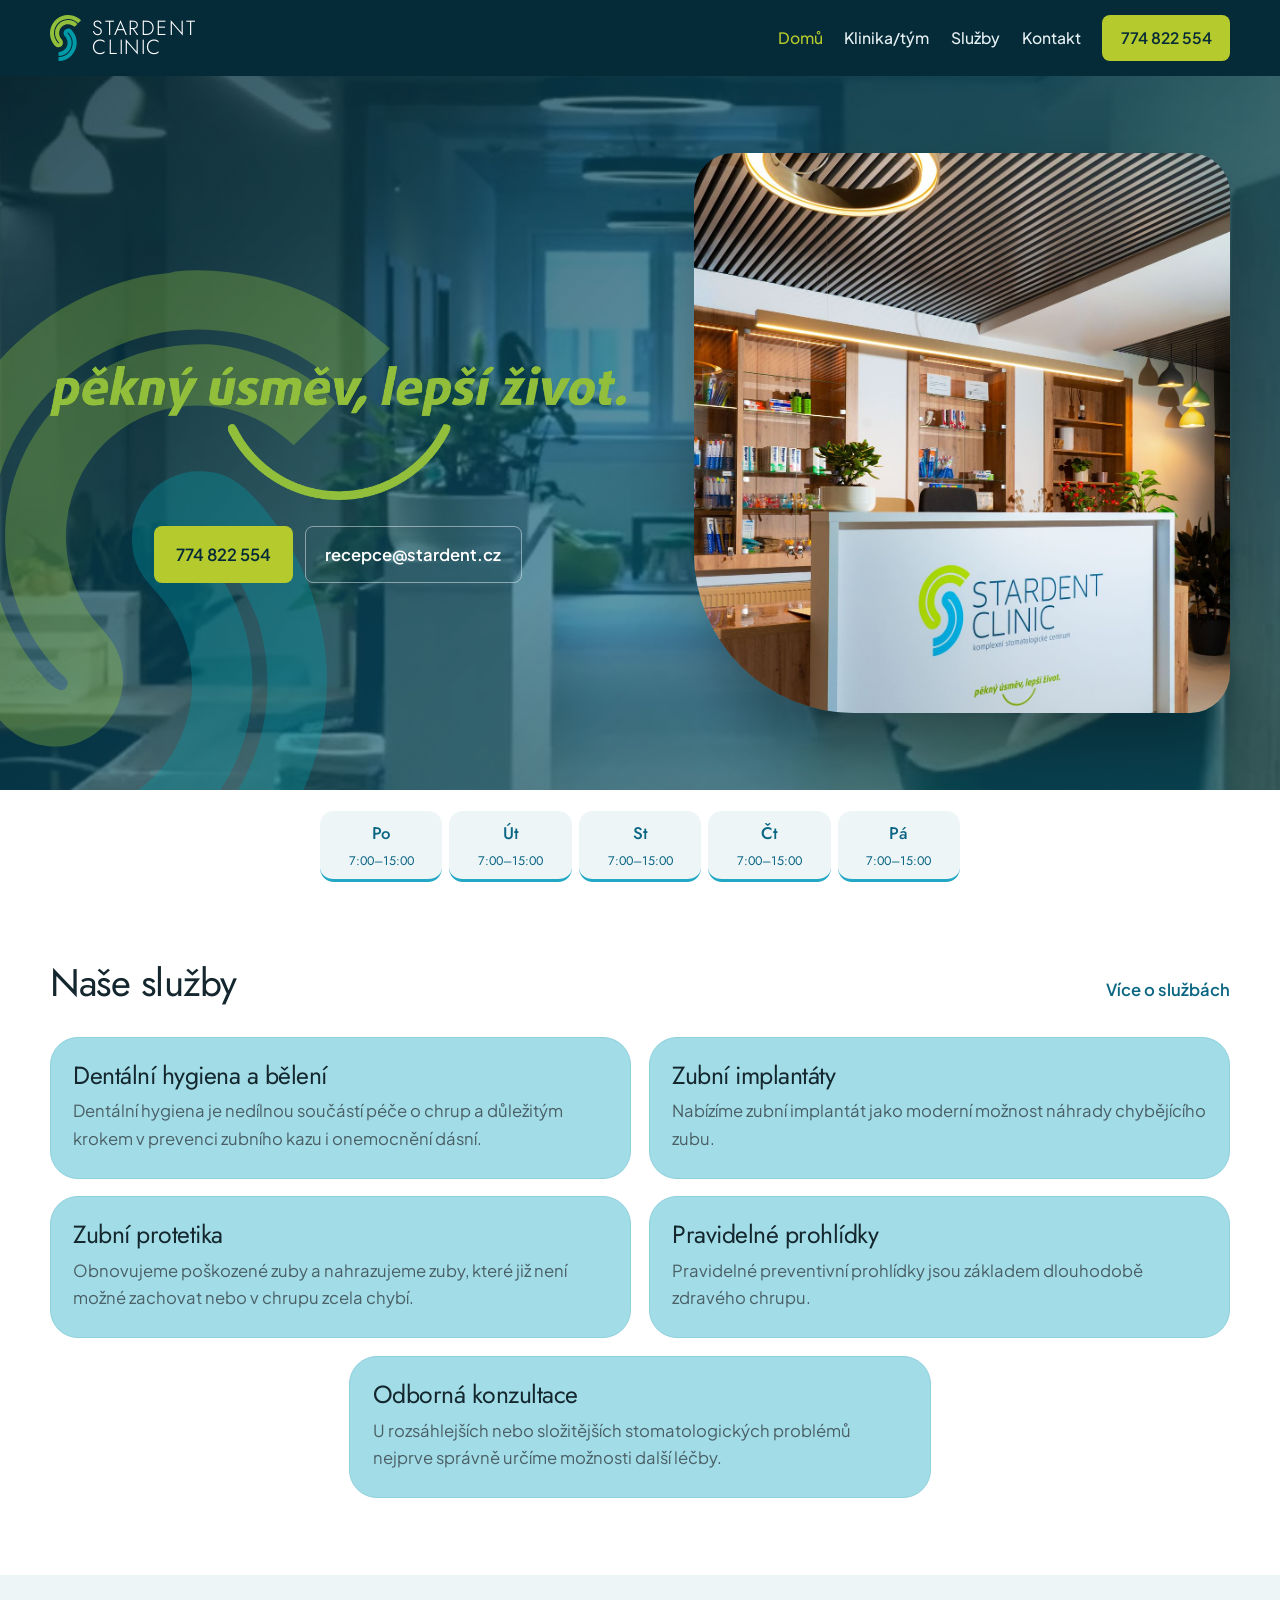
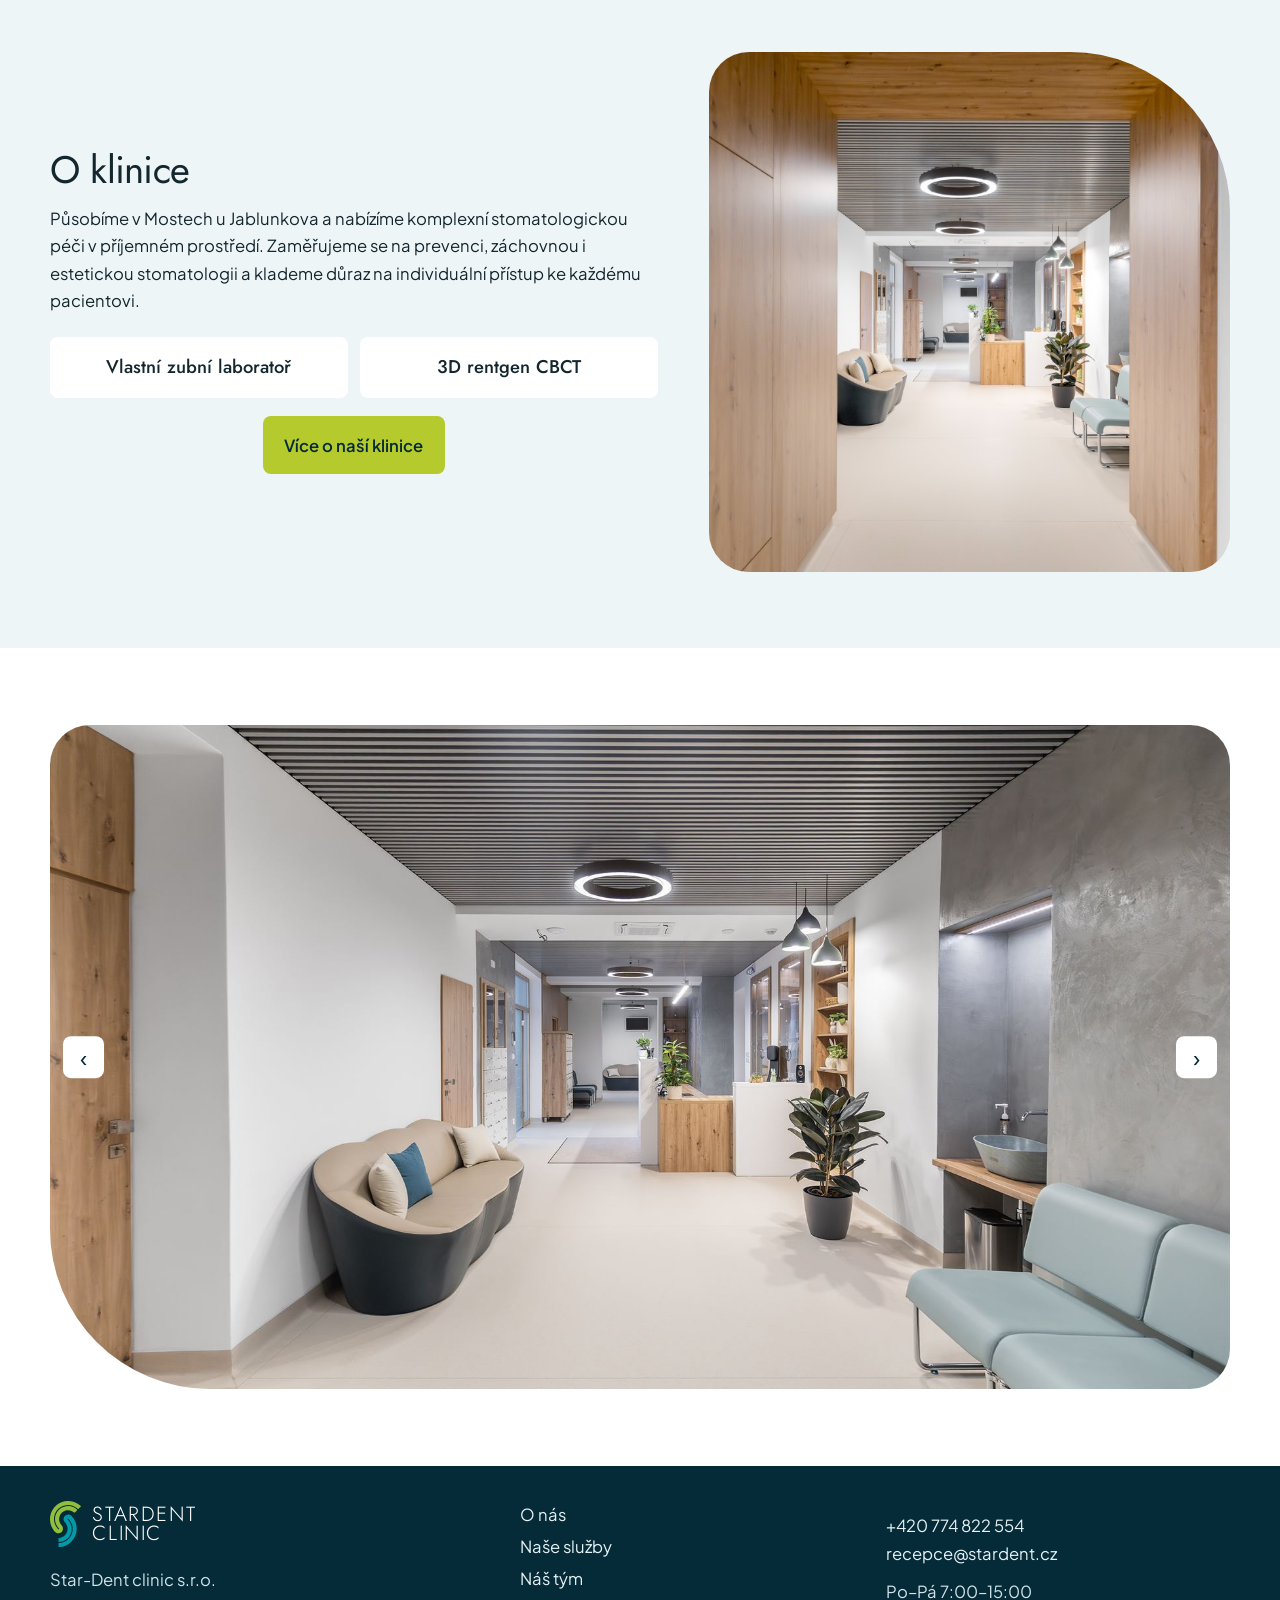
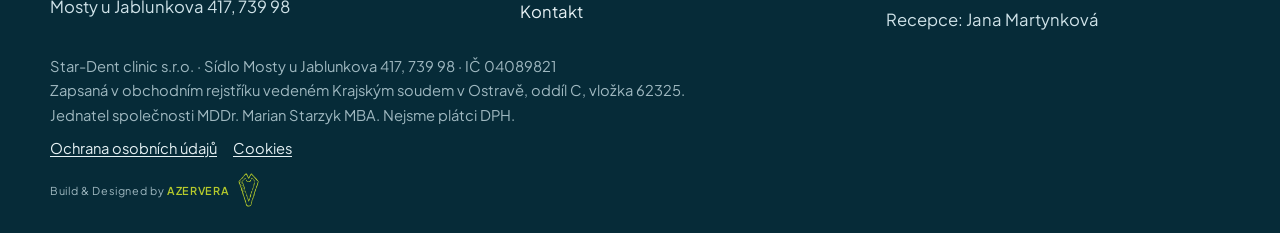
==== commit 515bc6ea: "Přesunout otevírací dobu na střed nad naše služby. Co-authored-by: Cursor <cursoragent@cursor.com>" ====
--- a/index.html
+++ b/index.html
@@ -38,23 +38,25 @@
       </video>
       <div class="home-hero-copy">
         <h1><img class="hero-slogan" src="img/pekny-usmev.png" alt="pěkný úsměv, lepší život."></h1>
-        <div class="hero-follow">
-          <div class="hero-actions">
-            <a class="btn" href="tel:+420774822554">774 822 554</a>
-            <a class="linkish" href="mailto:recepce@stardent.cz">recepce@stardent.cz</a>
-          </div>
-          <ol class="week" aria-label="Ordinační hodiny">
-            <li><span class="day">Po</span><span class="time">7:00–15:00</span></li>
-            <li><span class="day">Út</span><span class="time">7:00–15:00</span></li>
-            <li><span class="day">St</span><span class="time">7:00–15:00</span></li>
-            <li><span class="day">Čt</span><span class="time">7:00–15:00</span></li>
-            <li><span class="day">Pá</span><span class="time">7:00–15:00</span></li>
-          </ol>
+        <div class="hero-actions">
+          <a class="btn" href="tel:+420774822554">774 822 554</a>
+          <a class="linkish" href="mailto:recepce@stardent.cz">recepce@stardent.cz</a>
         </div>
       </div>
       <figure class="home-hero-photo">
         <img src="img/recepce.jpg" alt="Recepce Star-Dent clinic v Mostech u Jablunkova">
       </figure>
+    </section>
+    <section class="hours-band" aria-label="Ordinační hodiny">
+      <div class="wrap">
+        <ol class="week">
+          <li><span class="day">Po</span><span class="time">7:00–15:00</span></li>
+          <li><span class="day">Út</span><span class="time">7:00–15:00</span></li>
+          <li><span class="day">St</span><span class="time">7:00–15:00</span></li>
+          <li><span class="day">Čt</span><span class="time">7:00–15:00</span></li>
+          <li><span class="day">Pá</span><span class="time">7:00–15:00</span></li>
+        </ol>
+      </div>
     </section>
     <section class="band">
       <div class="wrap">
--- a/css/site.css
+++ b/css/site.css
@@ -237,15 +237,12 @@
 }
 .home-hero h1 { grid-row: 2; align-self: center; max-width: 36rem; margin: 0; }
 .hero-slogan { display: block; width: 100%; height: auto; }
-.hero-follow {
+.hero-actions {
   grid-row: 3;
   align-self: start;
+  justify-self: start;
   width: 100%;
   max-width: 36rem;
-}
-.hero-actions {
-  align-self: start;
-  width: 100%;
   display: flex;
   flex-wrap: wrap;
   gap: 0.8rem;
@@ -253,8 +250,8 @@
   justify-content: center;
   margin-top: 1.6rem;
 }
-.home-hero .week { width: 100%; margin-top: 0.9rem; }
-.home-hero .week li { background: rgba(255,255,255,.94); }
+.hours-band { background: #fff; padding: 1.35rem 0 0.2rem; }
+.hours-band .week { margin: 0 auto; }
 .btn {
   display: inline-flex;
   align-items: center;
@@ -338,7 +335,7 @@
   font-weight: 500;
   color: var(--teal);
 }
-.week .time { font-family: var(--display); font-size: clamp(0.62rem, 2.1vw, 0.78rem); white-space: nowrap; }
+.week .time { font-family: var(--display); font-size: clamp(0.62rem, 2.1vw, 0.78rem); white-space: nowrap; color: var(--teal); }
 .week li.is-today .day { color: var(--lime); }
 .week li.is-today .time { color: #fff; }
 
